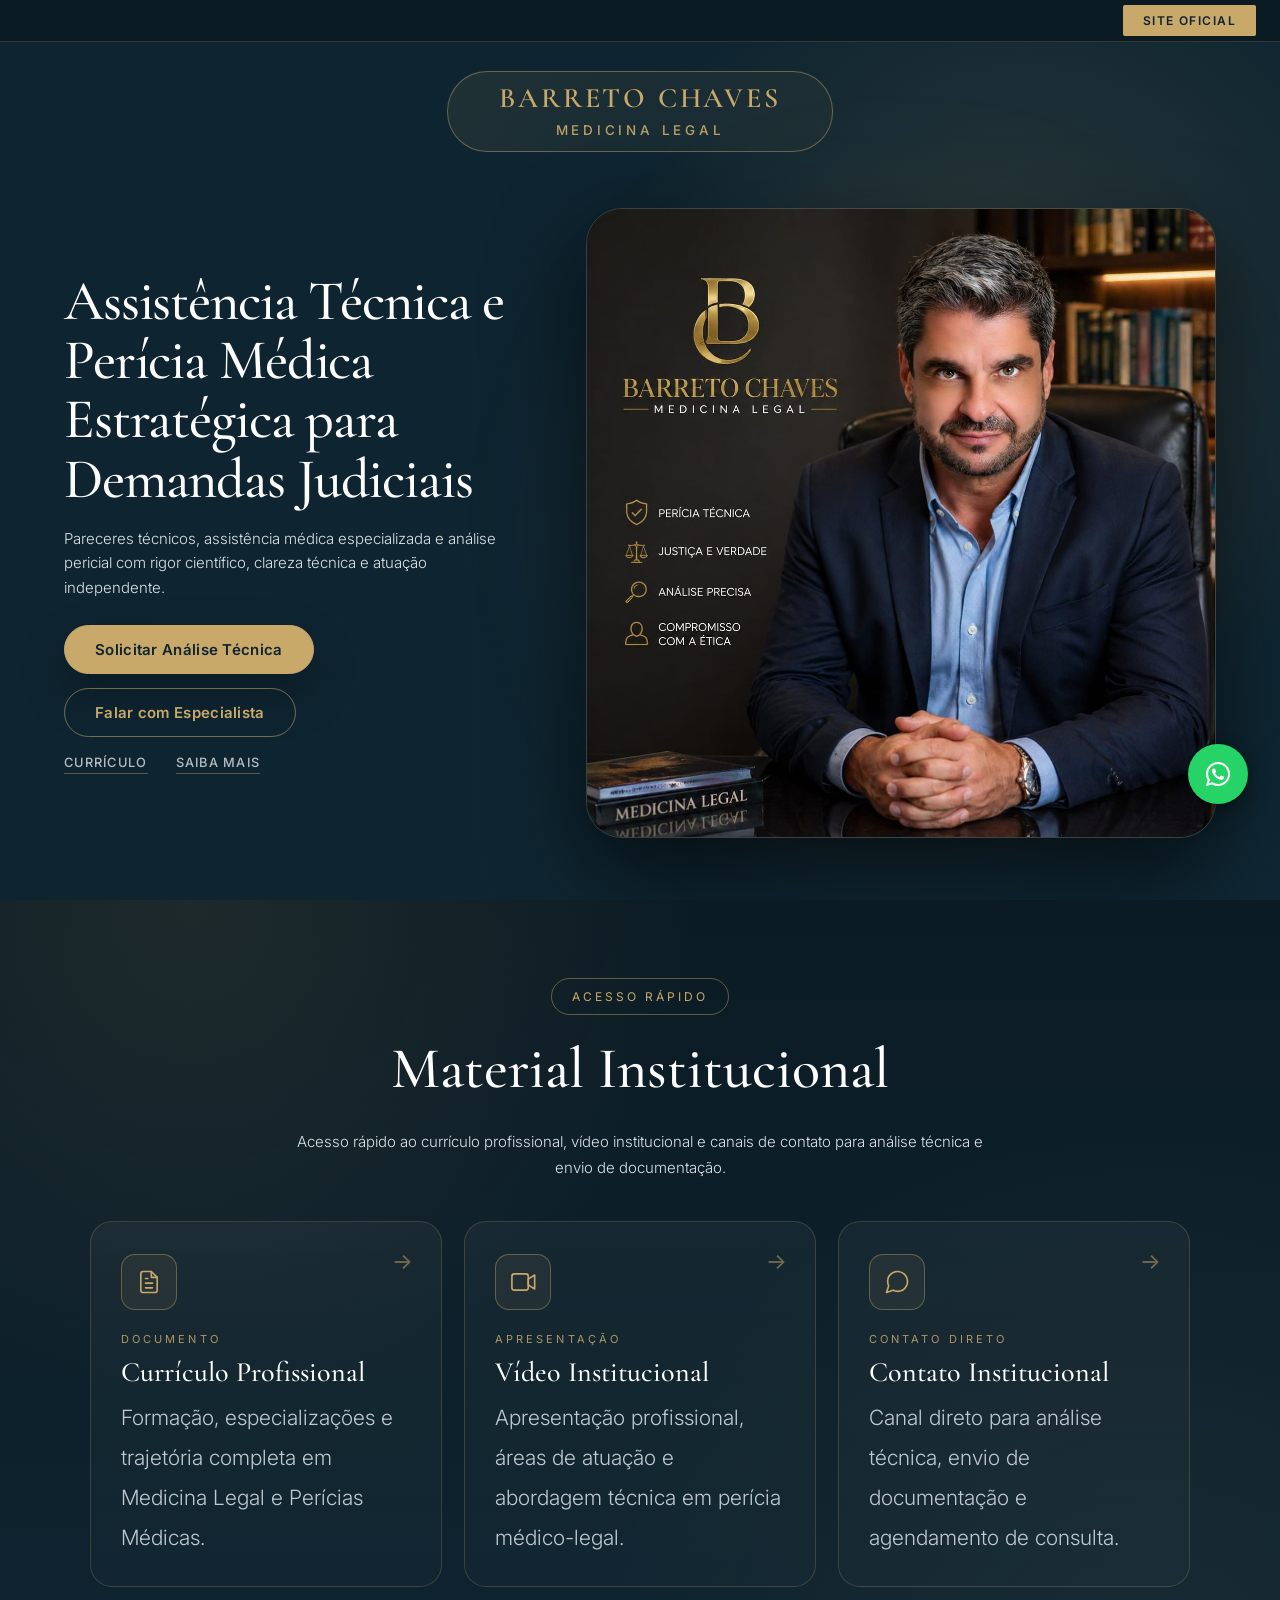
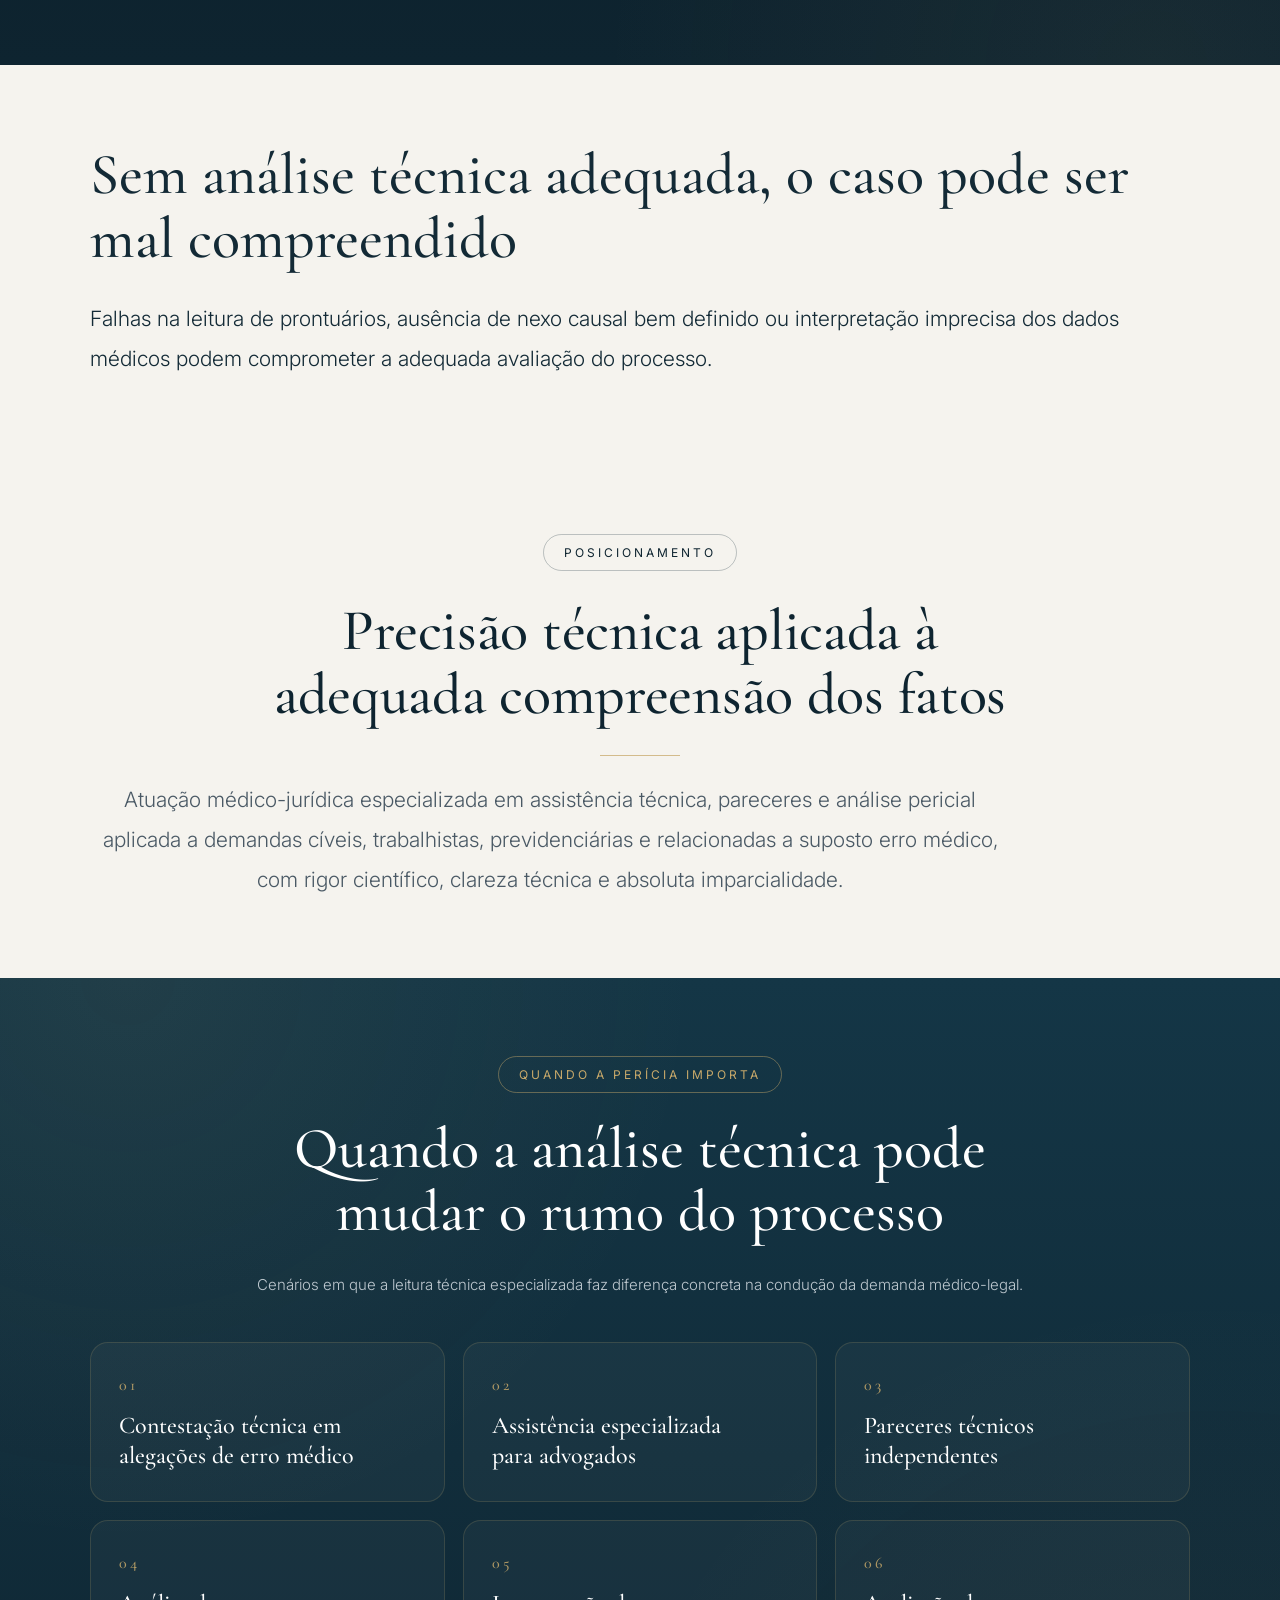
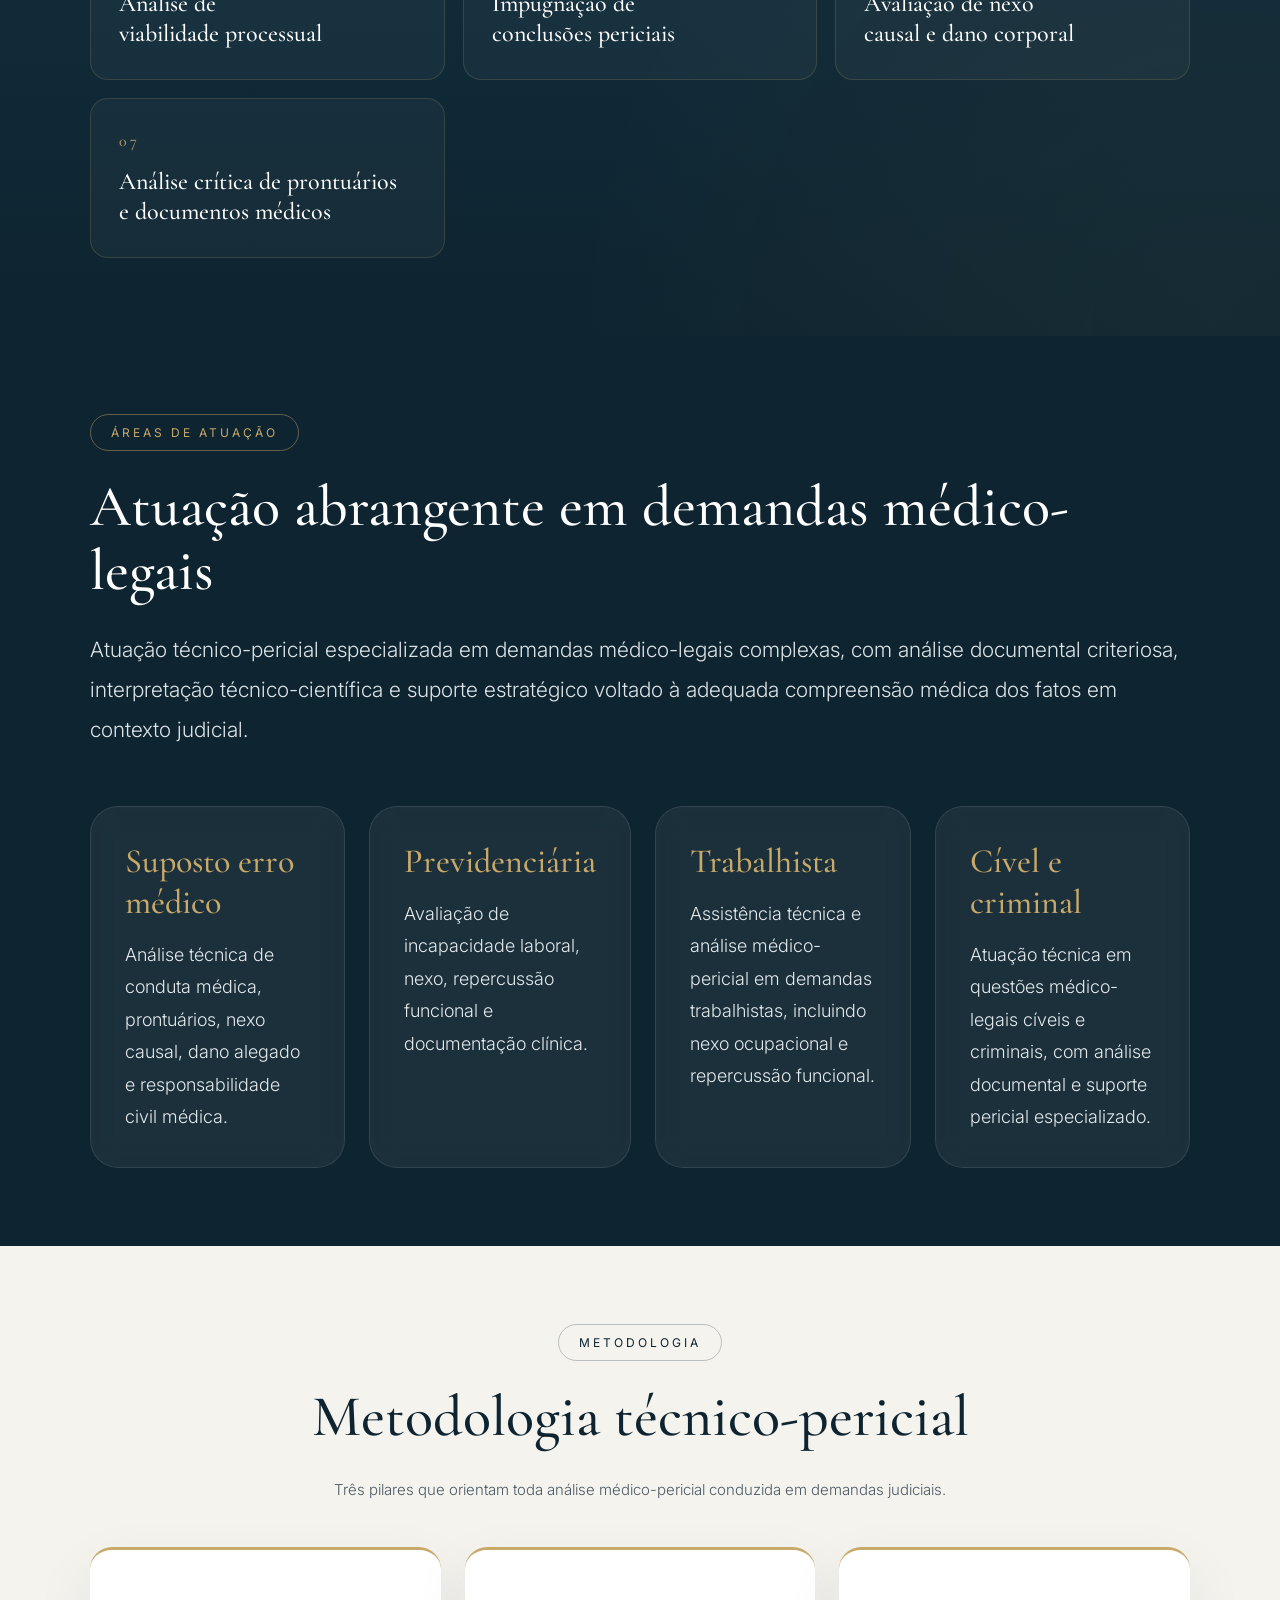
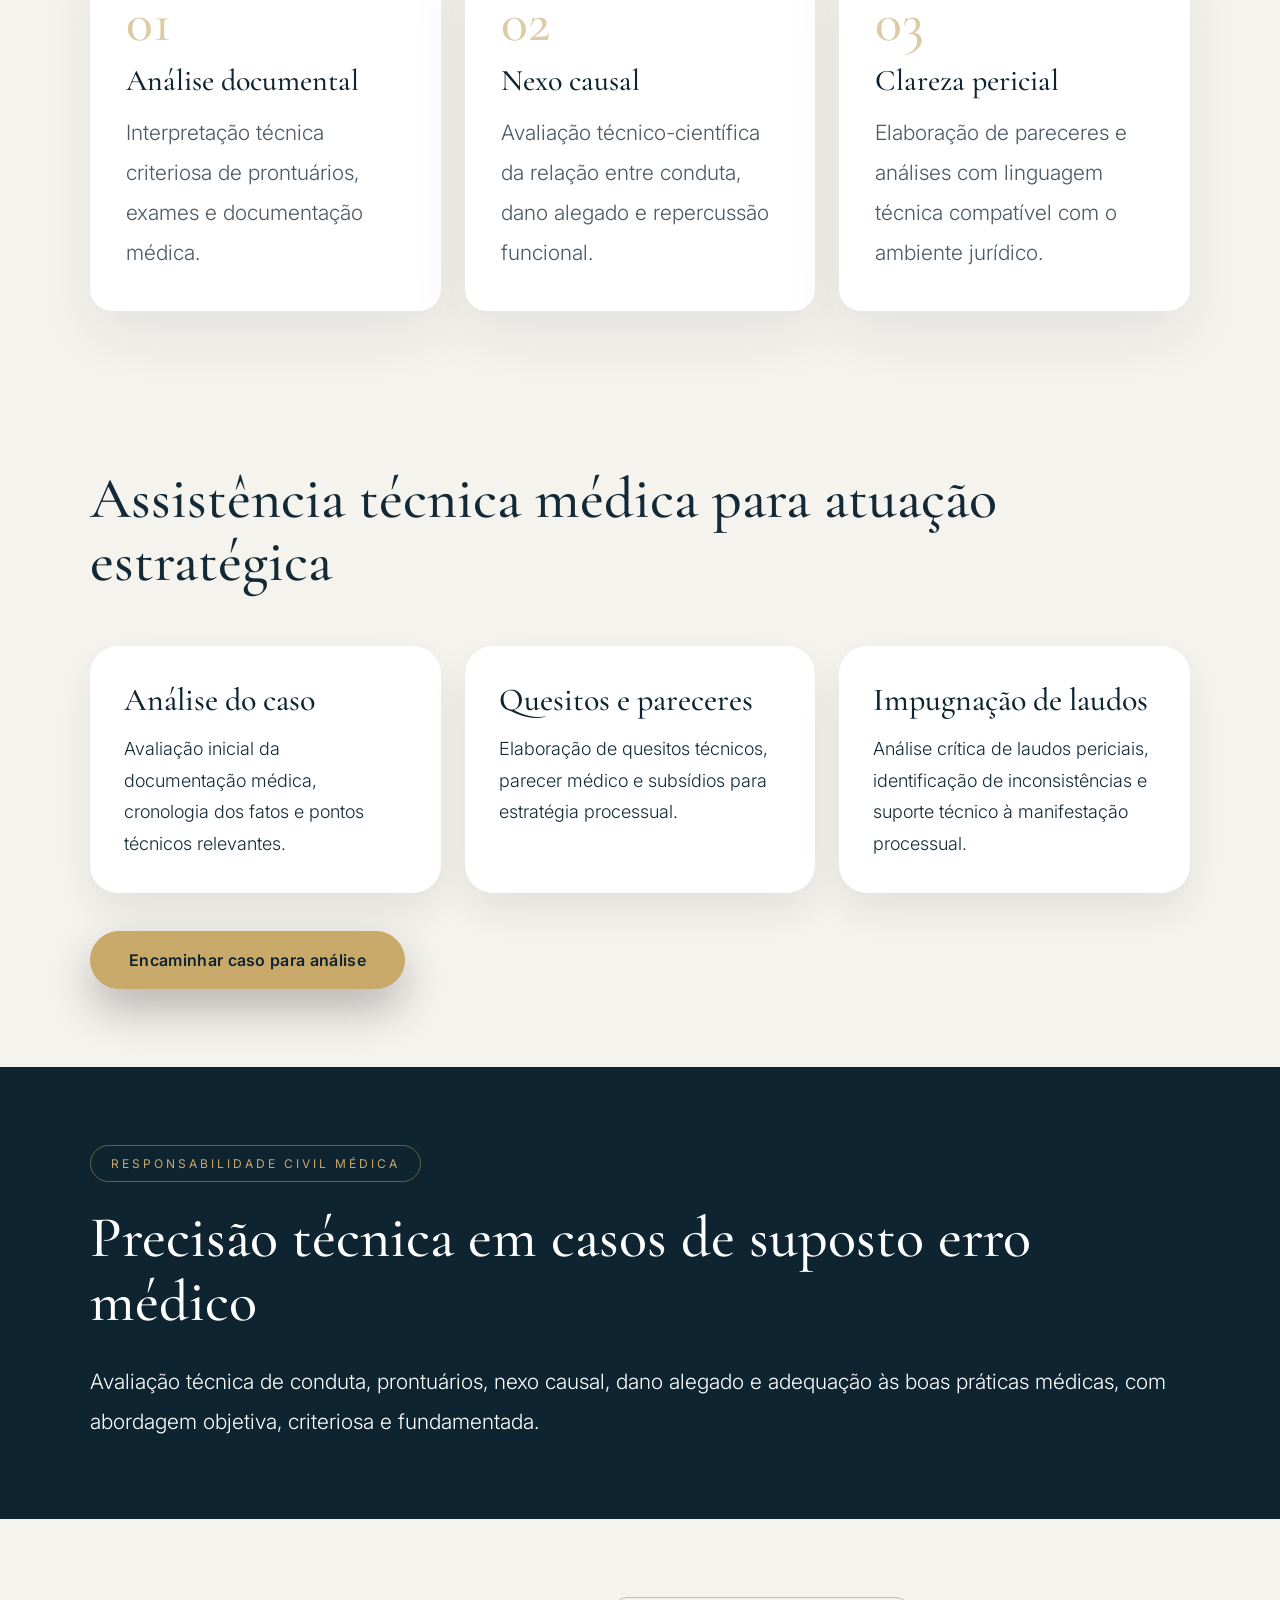
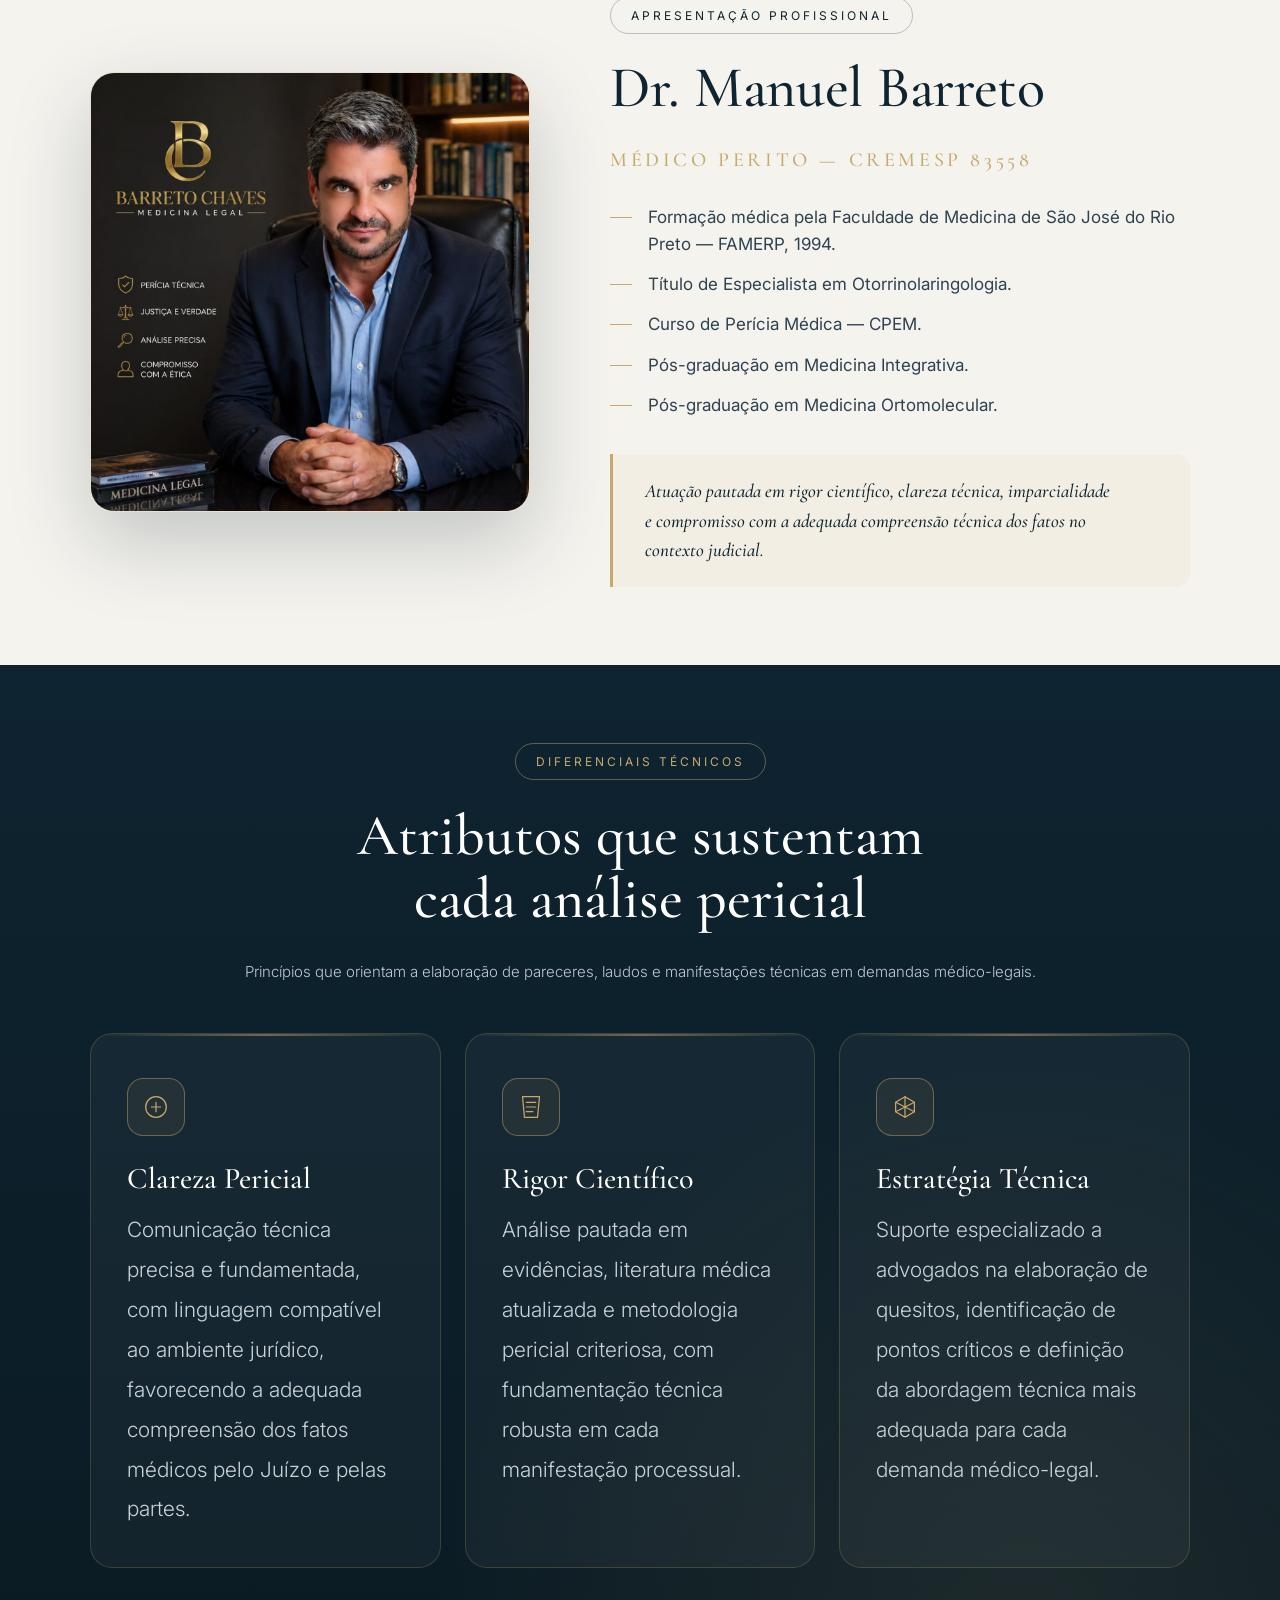
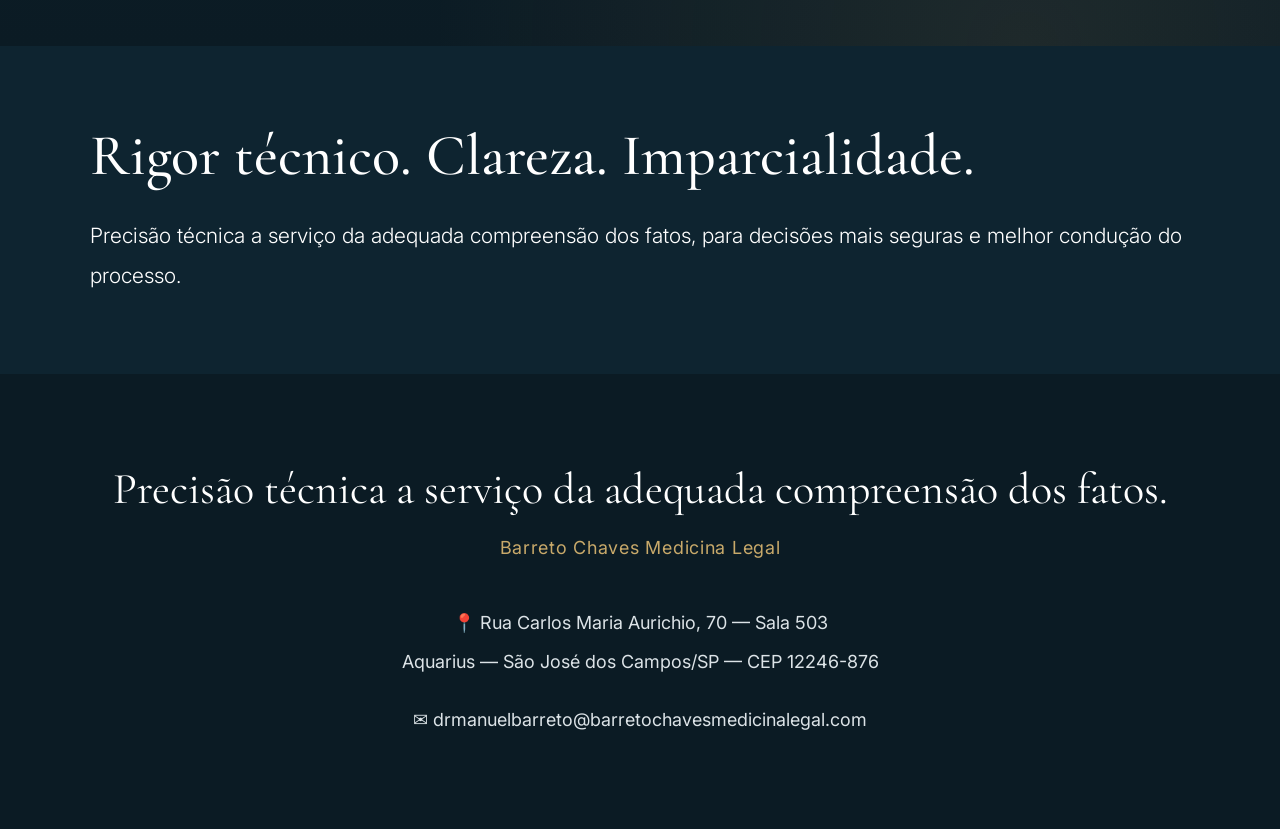
==== index.html @ 62cf48c1 "incorporando video e aplicacaoo SEO" ====
﻿<!DOCTYPE html>
<html lang="pt-br">
<head>
<meta charset="UTF-8">
<meta name="viewport" content="width=device-width, initial-scale=1.0">

<title>Barreto Chaves Medicina Legal | Perícia Médica e Assistência Técnica</title>

<meta name="description" content="Assistência Técnica e Perícia Médica especializada para demandas judiciais. Pareceres técnicos, análise pericial e suporte estratégico com rigor científico. Dr. Manuel Barreto — CREMESP 83558.">
<meta name="robots" content="index, follow">

<meta property="og:type" content="website">
<meta property="og:title" content="Barreto Chaves Medicina Legal | Perícia Médica e Assistência Técnica">
<meta property="og:description" content="Assistência Técnica e Perícia Médica especializada para demandas judiciais. Pareceres técnicos, análise pericial e suporte estratégico com rigor científico.">
<meta property="og:image" content="https://barretochavesmedicinalegal.com/imagens/foto-doutor.png">
<meta property="og:url" content="https://barretochavesmedicinalegal.com/">
<meta property="og:locale" content="pt_BR">

<link rel="canonical" href="https://barretochavesmedicinalegal.com/">

<meta name="twitter:card" content="summary_large_image">
<meta name="twitter:title" content="Barreto Chaves Medicina Legal | Perícia Médica e Assistência Técnica">
<meta name="twitter:description" content="Assistência Técnica e Perícia Médica especializada para demandas judiciais. Pareceres técnicos, análise pericial e suporte estratégico com rigor científico.">
<meta name="twitter:image" content="https://barretochavesmedicinalegal.com/imagens/foto-doutor.png">

<link rel="preconnect" href="https://fonts.googleapis.com">
<link href="https://fonts.googleapis.com/css2?family=Cormorant+Garamond:wght@400;500;600&family=Inter:wght@300;400;500;600&display=swap" rel="stylesheet">
<link rel="icon" type="image/png" href="imagens/favicon.png">
<link rel="stylesheet" href="css/index.css">

<script type="application/ld+json">
{
  "@context": "https://schema.org",
  "@graph": [
    {
      "@type": "Person",
      "@id": "https://barretochavesmedicinalegal.com/#person",
      "name": "Manuel Barreto Chaves",
      "honorificPrefix": "Dr.",
      "jobTitle": "Médico Perito e Assistente Técnico",
      "description": "Médico especialista em Medicina Legal e Perícia Médica, com atuação em assistência técnica e pareceres médico-legais para demandas judiciais.",
      "identifier": "CREMESP 83558",
      "alumniOf": {
        "@type": "EducationalOrganization",
        "name": "Faculdade de Medicina de São José do Rio Preto — FAMERP"
      },
      "image": "https://barretochavesmedicinalegal.com/imagens/foto-doutor.png",
      "url": "https://barretochavesmedicinalegal.com/",
      "sameAs": [
        "https://www.youtube.com/@barretochavesmedicinalegal"
      ],
      "worksFor": {
        "@id": "https://barretochavesmedicinalegal.com/#business"
      }
    },
    {
      "@type": "MedicalBusiness",
      "@id": "https://barretochavesmedicinalegal.com/#business",
      "name": "Barreto Chaves Medicina Legal",
      "description": "Assistência Técnica e Perícia Médica especializada para demandas judiciais — pareceres técnicos, análise pericial e suporte estratégico com rigor científico.",
      "url": "https://barretochavesmedicinalegal.com/",
      "logo": "https://barretochavesmedicinalegal.com/imagens/favicon.png",
      "image": "https://barretochavesmedicinalegal.com/imagens/foto-doutor.png",
      "telephone": "+55-12-99666-2041",
      "email": "drmanuelbarreto@barretochavesmedicinalegal.com",
      "address": {
        "@type": "PostalAddress",
        "streetAddress": "Rua Carlos Maria Aurichio, 70 — Sala 503",
        "addressLocality": "São José dos Campos",
        "addressRegion": "SP",
        "postalCode": "12246-876",
        "addressCountry": "BR"
      },
      "geo": {
        "@type": "GeoCoordinates",
        "latitude": -23.2237,
        "longitude": -45.9009
      },
      "areaServed": {
        "@type": "State",
        "name": "São Paulo"
      },
      "sameAs": [
        "https://www.youtube.com/@barretochavesmedicinalegal"
      ],
      "priceRange": "$$",
      "hasOfferCatalog": {
        "@type": "OfferCatalog",
        "name": "Serviços de Perícia Médica",
        "itemListElement": [
          { "@type": "Offer", "itemOffered": { "@type": "Service", "name": "Assistência Técnica Médica" } },
          { "@type": "Offer", "itemOffered": { "@type": "Service", "name": "Parecer Técnico Médico-Legal" } },
          { "@type": "Offer", "itemOffered": { "@type": "Service", "name": "Análise Pericial" } },
          { "@type": "Offer", "itemOffered": { "@type": "Service", "name": "Impugnação de Laudos Periciais" } },
          { "@type": "Offer", "itemOffered": { "@type": "Service", "name": "Avaliação de Nexo Causal" } }
        ]
      }
    }
    ,
    {
      "@type": "VideoObject",
      "name": "Barreto Chaves Medicina Legal | Apresentação Institucional",
      "description": "Apresentação institucional do Dr. Manuel Barreto Chaves — Médico Perito e Assistente Técnico em Medicina Legal. Atuação em assistência técnica, pareceres médico-legais e análise pericial para demandas judiciais. São José dos Campos/SP.",
      "thumbnailUrl": "https://i.ytimg.com/vi/l76UQY5f-8w/hqdefault.jpg",
      "uploadDate": "2026-05-20",
      "url": "https://www.youtube.com/shorts/l76UQY5f-8w",
      "embedUrl": "https://www.youtube.com/embed/l76UQY5f-8w",
      "publisher": {
        "@id": "https://barretochavesmedicinalegal.com/#business"
      }
    }
  ]
}
</script>

</head>

<body>

<div class="top-bar">
  <a href="index.html" class="btn-site-oficial">SITE OFICIAL</a>
</div>

<div class="mobile-topbar">
  <a href="mailto:drmanuelbarreto@barretochavesmedicinalegal.com" class="topbar-item">
    <span class="topbar-icon">✉</span>
    <span class="topbar-text">drmanuelbarreto@barretochavesmedicinalegal.com</span>
  </a>
</div>

<section class="hero">
  <div class="tag tag-hero">
    <span class="tag-nome">Barreto Chaves</span>
    <span class="tag-sub">Medicina Legal</span>
  </div>

  <div class="hero-text">
    <h1>Assistência Técnica e Perícia Médica Estratégica para Demandas Judiciais</h1>

    <p>
      Pareceres técnicos, assistência médica especializada e análise pericial com rigor científico, clareza técnica e atuação independente.
    </p>

    <div class="hero-ctas">
      <a class="btn btn-primary" href="https://wa.me/5512996662041">Solicitar Análise Técnica</a>
      <a class="btn btn-secondary" href="https://wa.me/5512996662041">Falar com Especialista</a>
    </div>

    <nav class="hero-nav">
      <a href="curriculo.html">Currículo</a>
      <a href="link_acesso.html">Saiba mais</a>
    </nav>
  </div>

  <div class="photo-wrap">
    <div class="glow"></div>
    <div class="photo">
      <img src="imagens/foto-doutor.png" alt="Dr. Manuel Barreto Chaves">
    </div>
  </div>
</section>

<!-- ===================== MATERIAL INSTITUCIONAL ===================== -->
<section class="section material-inst">
  <div class="mi-head">
    <div class="tag">Acesso Rápido</div>
    <h2>Material Institucional</h2>
    <p class="mi-intro">
      Acesso rápido ao currículo profissional, vídeo institucional e canais de contato para análise técnica e envio de documentação.
    </p>
  </div>

  <div class="mi-cards">
    <a class="mi-card" href="curriculo.html">
      <div class="mi-icon" aria-hidden="true">
        <svg viewBox="0 0 24 24" fill="none" stroke="currentColor" stroke-width="1.4" stroke-linecap="round" stroke-linejoin="round">
          <path d="M14 3H7a2 2 0 0 0-2 2v14a2 2 0 0 0 2 2h10a2 2 0 0 0 2-2V8z"/>
          <path d="M14 3v5h5"/>
          <path d="M9 13h6M9 17h6M9 9h2"/>
        </svg>
      </div>
      <div class="mi-body">
        <div class="mi-eyebrow">Documento</div>
        <h3>Currículo Profissional</h3>
        <p>Formação, especializações e trajetória completa em Medicina Legal e Perícias Médicas.</p>
      </div>
      <span class="mi-arrow" aria-hidden="true">→</span>
    </a>

    <a class="mi-card" href="link_acesso.html">
      <div class="mi-icon" aria-hidden="true">
        <svg viewBox="0 0 24 24" fill="none" stroke="currentColor" stroke-width="1.4" stroke-linecap="round" stroke-linejoin="round">
          <rect x="2.5" y="5" width="14" height="14" rx="2"/>
          <path d="M16.5 9.5 22 6v12l-5.5-3.5z"/>
        </svg>
      </div>
      <div class="mi-body">
        <div class="mi-eyebrow">Apresentação</div>
        <h3>Vídeo Institucional</h3>
        <p>Apresentação profissional, áreas de atuação e abordagem técnica em perícia médico-legal.</p>
      </div>
      <span class="mi-arrow" aria-hidden="true">→</span>
    </a>

    <a class="mi-card" href="https://wa.me/5512996662041">
      <div class="mi-icon" aria-hidden="true">
        <svg viewBox="0 0 24 24" fill="none" stroke="currentColor" stroke-width="1.4" stroke-linecap="round" stroke-linejoin="round">
          <path d="M21 11.5a8.38 8.38 0 0 1-.9 3.8 8.5 8.5 0 0 1-7.6 4.7 8.38 8.38 0 0 1-3.8-.9L3 21l1.9-5.7a8.38 8.38 0 0 1-.9-3.8 8.5 8.5 0 0 1 4.7-7.6 8.38 8.38 0 0 1 3.8-.9h.5a8.48 8.48 0 0 1 8 8z"/>
        </svg>
      </div>
      <div class="mi-body">
        <div class="mi-eyebrow">Contato Direto</div>
        <h3>Contato Institucional</h3>
        <p>Canal direto para análise técnica, envio de documentação e agendamento de consulta.</p>
      </div>
      <span class="mi-arrow" aria-hidden="true">→</span>
    </a>
  </div>
</section>

<section class="section light">
  <div class="max">
    <h2>Sem análise técnica adequada, o caso pode ser mal compreendido</h2>
    <p>
      Falhas na leitura de prontuários, ausência de nexo causal bem definido ou interpretação imprecisa dos dados médicos podem comprometer a adequada avaliação do processo.
    </p>
  </div>
</section>

<!-- ===================== POSICIONAMENTO ESTRATÉGICO ===================== -->
<section class="section positioning">
  <div class="pos-inner">
    <div class="tag">Posicionamento</div>
    <h2>Precisão técnica aplicada à adequada compreensão dos fatos</h2>
    <div class="pos-divider" aria-hidden="true"></div>
    <p class="pos-text">
      Atuação médico-jurídica especializada em assistência técnica, pareceres e análise pericial aplicada a demandas cíveis, trabalhistas, previdenciárias e relacionadas a suposto erro médico, com rigor científico, clareza técnica e absoluta imparcialidade.
    </p>
  </div>
</section>

<!-- ===================== DOR DO CLIENTE ===================== -->
<section class="section pain">
  <div class="pain-head">
    <div class="tag">Quando a Perícia Importa</div>
    <h2>Quando a análise técnica pode mudar o rumo do processo</h2>
    <p class="section-intro">
      Cenários em que a leitura técnica especializada faz diferença concreta na condução da demanda médico-legal.
    </p>
  </div>

  <div class="pain-grid">
    <div class="pain-card">
      <span class="pain-num">01</span>
      <h3>Contestação técnica em alegações de erro médico</h3>
    </div>
    <div class="pain-card">
      <span class="pain-num">02</span>
      <h3>Assistência especializada para advogados</h3>
    </div>
    <div class="pain-card">
      <span class="pain-num">03</span>
      <h3>Pareceres técnicos independentes</h3>
    </div>
    <div class="pain-card">
      <span class="pain-num">04</span>
      <h3>Análise de viabilidade processual</h3>
    </div>
    <div class="pain-card">
      <span class="pain-num">05</span>
      <h3>Impugnação de conclusões periciais</h3>
    </div>
    <div class="pain-card">
      <span class="pain-num">06</span>
      <h3>Avaliação de nexo causal e dano corporal</h3>
    </div>
    <div class="pain-card">
      <span class="pain-num">07</span>
      <h3>Análise crítica de prontuários e documentos médicos</h3>
    </div>
  </div>
</section>

<section class="section dark">
  <div class="tag">Áreas de Atuação</div>

  <h2>Atuação abrangente em demandas médico-legais</h2>

  <div class="intro-tech">
    Atuação técnico-pericial especializada em demandas médico-legais complexas, com análise documental criteriosa, interpretação técnico-científica e suporte estratégico voltado à adequada compreensão médica dos fatos em contexto judicial.
  </div>

  <div class="cards">
    <div class="card">
      <h3>Suposto erro médico</h3>
      <p>Análise técnica de conduta médica, prontuários, nexo causal, dano alegado e responsabilidade civil médica.</p>
    </div>

    <div class="card">
      <h3>Previdenciária</h3>
      <p>Avaliação de incapacidade laboral, nexo, repercussão funcional e documentação clínica.</p>
    </div>

    <div class="card">
      <h3>Trabalhista</h3>
      <p>Assistência técnica e análise médico-pericial em demandas trabalhistas, incluindo nexo ocupacional e repercussão funcional.</p>
    </div>

    <div class="card">
      <h3>Cível e criminal</h3>
      <p>Atuação técnica em questões médico-legais cíveis e criminais, com análise documental e suporte pericial especializado.</p>
    </div>
  </div>
</section>

<!-- ===================== METODOLOGIA TÉCNICO-PERICIAL ===================== -->
<section class="section method">
  <div class="method-head">
    <div class="tag">Metodologia</div>
    <h2>Metodologia técnico-pericial</h2>
    <p class="section-intro">
      Três pilares que orientam toda análise médico-pericial conduzida em demandas judiciais.
    </p>
  </div>

  <div class="method-grid">
    <article class="method-card">
      <div class="method-num">01</div>
      <h3>Análise documental</h3>
      <p>Interpretação técnica criteriosa de prontuários, exames e documentação médica.</p>
    </article>

    <article class="method-card">
      <div class="method-num">02</div>
      <h3>Nexo causal</h3>
      <p>Avaliação técnico-científica da relação entre conduta, dano alegado e repercussão funcional.</p>
    </article>

    <article class="method-card">
      <div class="method-num">03</div>
      <h3>Clareza pericial</h3>
      <p>Elaboração de pareceres e análises com linguagem técnica compatível com o ambiente jurídico.</p>
    </article>
  </div>
</section>

<section class="section light">
  <h2>Assistência técnica médica para atuação estratégica</h2>

  <div class="service-grid">
    <div class="service">
      <h3>Análise do caso</h3>
      <p>Avaliação inicial da documentação médica, cronologia dos fatos e pontos técnicos relevantes.</p>
    </div>

    <div class="service">
      <h3>Quesitos e pareceres</h3>
      <p>Elaboração de quesitos técnicos, parecer médico e subsídios para estratégia processual.</p>
    </div>

    <div class="service">
      <h3>Impugnação de laudos</h3>
      <p>Análise crítica de laudos periciais, identificação de inconsistências e suporte técnico à manifestação processual.</p>
    </div>
  </div>

  <a class="btn" href="https://wa.me/5512996662041">Encaminhar caso para análise</a>
</section>

<section class="section dark">
  <div class="tag">Responsabilidade Civil Médica</div>
  <h2>Precisão técnica em casos de suposto erro médico</h2>
  <p class="max">
    Avaliação técnica de conduta, prontuários, nexo causal, dano alegado e adequação às boas práticas médicas, com abordagem objetiva, criteriosa e fundamentada.
  </p>
</section>

<section class="section light authority-section">
  <div class="authority">
    <div class="photo">
      <img src="imagens/foto-doutor.png" alt="Dr. Manuel Barreto">
    </div>

    <div class="authority-content">
      <div class="tag">Apresentação Profissional</div>

      <h2>Dr. Manuel Barreto</h2>

      <div class="authority-crm">Médico Perito — CREMESP 83558</div>

      <ul class="credentials">
        <li><span class="cred-mark" aria-hidden="true"></span><span>Formação médica pela Faculdade de Medicina de São José do Rio Preto — FAMERP, 1994.</span></li>
        <li><span class="cred-mark" aria-hidden="true"></span><span>Título de Especialista em Otorrinolaringologia.</span></li>
        <li><span class="cred-mark" aria-hidden="true"></span><span>Curso de Perícia Médica — CPEM.</span></li>
        <li><span class="cred-mark" aria-hidden="true"></span><span>Pós-graduação em Medicina Integrativa.</span></li>
        <li><span class="cred-mark" aria-hidden="true"></span><span>Pós-graduação em Medicina Ortomolecular.</span></li>
      </ul>

      <blockquote class="authority-quote">
        Atuação pautada em rigor científico, clareza técnica, imparcialidade e compromisso com a adequada compreensão técnica dos fatos no contexto judicial.
      </blockquote>
    </div>
  </div>
</section>

<!-- ===================== DIFERENCIAIS TÉCNICOS ===================== -->
<section class="section differentials">
  <div class="diff-head">
    <div class="tag">Diferenciais Técnicos</div>
    <h2>Atributos que sustentam cada análise pericial</h2>
    <p class="section-intro">
      Princípios que orientam a elaboração de pareceres, laudos e manifestações técnicas em demandas médico-legais.
    </p>
  </div>

  <div class="diff-grid">
    <article class="diff-card">
      <div class="diff-icon" aria-hidden="true">
        <svg viewBox="0 0 32 32" fill="none" stroke="currentColor" stroke-width="1.3" stroke-linecap="round" stroke-linejoin="round">
          <circle cx="16" cy="16" r="11"/>
          <path d="M11 16h10M16 11v10"/>
        </svg>
      </div>
      <h3>Clareza Pericial</h3>
      <p>Comunicação técnica precisa e fundamentada, com linguagem compatível ao ambiente jurídico, favorecendo a adequada compreensão dos fatos médicos pelo Juízo e pelas partes.</p>
    </article>

    <article class="diff-card">
      <div class="diff-icon" aria-hidden="true">
        <svg viewBox="0 0 32 32" fill="none" stroke="currentColor" stroke-width="1.3" stroke-linecap="round" stroke-linejoin="round">
          <path d="M7 5h18l-2 22H9z"/>
          <path d="M11 11h10M11 16h10M11 21h7"/>
        </svg>
      </div>
      <h3>Rigor Científico</h3>
      <p>Análise pautada em evidências, literatura médica atualizada e metodologia pericial criteriosa, com fundamentação técnica robusta em cada manifestação processual.</p>
    </article>

    <article class="diff-card">
      <div class="diff-icon" aria-hidden="true">
        <svg viewBox="0 0 32 32" fill="none" stroke="currentColor" stroke-width="1.3" stroke-linecap="round" stroke-linejoin="round">
          <path d="M16 5 26 11v10L16 27 6 21V11z"/>
          <path d="M16 5v22M6 11l20 10M26 11 6 21"/>
        </svg>
      </div>
      <h3>Estratégia Técnica</h3>
      <p>Suporte especializado a advogados na elaboração de quesitos, identificação de pontos críticos e definição da abordagem técnica mais adequada para cada demanda médico-legal.</p>
    </article>
  </div>
</section>

<section class="section dark">
  <h2>Rigor técnico. Clareza. Imparcialidade.</h2>
  <p class="max">
    Precisão técnica a serviço da adequada compreensão dos fatos, para decisões mais seguras e melhor condução do processo.
  </p>
</section>

<footer class="footer">
  <div class="footer-title">
    Precisão técnica a serviço da adequada compreensão dos fatos.
  </div>

  <div class="footer-sub">
    Barreto Chaves Medicina Legal
  </div>

  <div class="contact-block">
    <div>
      📍 Rua Carlos Maria Aurichio, 70 — Sala 503<br>
      Aquarius — São José dos Campos/SP — CEP 12246-876
    </div>

    <div style="margin-top:18px;">
      ✉ drmanuelbarreto@barretochavesmedicinalegal.com
    </div>

  </div>
</footer>


<button class="back-to-top" id="backToTop" aria-label="Voltar ao topo" onclick="window.scrollTo({top:0,behavior:'smooth'})">&#8679;</button>

<a class="whats-float" href="https://wa.me/5512996662041" target="_blank" rel="noopener" aria-label="Falar no WhatsApp">
  <span class="whats-pulse" aria-hidden="true"></span>
  <svg class="whats-icon" viewBox="0 0 32 32" xmlns="http://www.w3.org/2000/svg" aria-hidden="true">
    <path fill="#fff" d="M16.04 4C9.42 4 4.04 9.38 4.04 16c0 2.11.55 4.17 1.6 5.99L4 28l6.18-1.62a11.96 11.96 0 0 0 5.86 1.5h.01c6.62 0 12-5.38 12-12s-5.38-12-12-12zm0 21.95h-.01a9.93 9.93 0 0 1-5.07-1.39l-.36-.21-3.67.96.98-3.58-.24-.37a9.95 9.95 0 0 1-1.53-5.32c0-5.5 4.48-9.97 9.99-9.97a9.94 9.94 0 0 1 7.07 2.92 9.93 9.93 0 0 1 2.92 7.06c0 5.5-4.48 9.9-9.99 9.9zm5.47-7.46c-.3-.15-1.77-.87-2.05-.97-.27-.1-.47-.15-.67.15-.2.3-.77.97-.94 1.17-.17.2-.35.22-.65.07-.3-.15-1.27-.47-2.41-1.49-.89-.79-1.49-1.77-1.66-2.07-.17-.3-.02-.46.13-.61.13-.13.3-.35.45-.52.15-.17.2-.3.3-.5.1-.2.05-.37-.02-.52-.07-.15-.67-1.62-.92-2.21-.24-.58-.49-.5-.67-.51-.17-.01-.37-.01-.57-.01-.2 0-.52.07-.79.37-.27.3-1.04 1.02-1.04 2.49 0 1.47 1.07 2.89 1.22 3.09.15.2 2.11 3.22 5.11 4.51.71.31 1.27.49 1.71.63.72.23 1.37.2 1.88.12.57-.08 1.77-.72 2.02-1.41.25-.7.25-1.29.17-1.41-.07-.13-.27-.2-.57-.35z"/>
  </svg>
</a>

<script src="js/index.js"></script>

</body>
</html>
---- css/index.css ----
:root {
  --petrol:#0E2430;
  --petrol2:#143646;
  --deep:#0B1B24;
  --gold:#C8A96A;
  --ice:#F5F3EE;
  --text:#132A36;
  --topbar-h:42px;
}

* { box-sizing:border-box; }

html, body { overflow-x:hidden; }

body {
  margin:0;
  background:var(--petrol);
  font-family:'Inter', sans-serif;
  color:white;
}

h1,h2,h3 {
  font-family:'Cormorant Garamond', serif;
  font-weight:500;
}

.hero {
  min-height: calc(100svh - var(--topbar-h));
  height: calc(100svh - var(--topbar-h));
  display:grid;
  grid-template-columns:1.05fr 0.95fr;
  grid-template-rows: auto 1fr;
  align-items:center;
  column-gap: clamp(32px, 5vw, 70px);
  row-gap: clamp(16px, 2.6vh, 36px);
  padding: clamp(20px, 3.2vh, 48px) clamp(28px, 5vw, 90px);
  background:
    radial-gradient(circle at 80% 30%, rgba(200,169,106,0.14), transparent 34%),
    linear-gradient(to right, rgba(14,36,48,0.99), rgba(14,36,48,0.82)),
    linear-gradient(to bottom, var(--petrol), var(--petrol2));
  overflow: hidden;
}

.hero-text {
  align-self: center;
  min-width: 0;
}

.tag {
  display:inline-block;
  padding:10px 20px;
  border:1px solid rgba(200,169,106,0.45);
  border-radius:40px;
  color:var(--gold);
  letter-spacing:0.25em;
  font-size:12px;
  text-transform:uppercase;
  margin-bottom:40px;
}

.section .tag { margin-bottom:24px; }

.hero h1 {
  font-size: clamp(34px, 4.4vw, 64px);
  line-height:1.05;
  margin:0 0 18px;
  letter-spacing:-0.02em;
}

.hero p {
  font-size: clamp(15px, 1.15vw, 19px);
  line-height:1.65;
  font-weight:300;
  color:#DCE3E7;
  max-width:620px;
  margin:0;
}

.btn {
  display:inline-block;
  margin-top:24px;
  padding:14px 30px;
  background:var(--gold);
  color:var(--petrol);
  text-decoration:none;
  border-radius:50px;
  font-weight:600;
  box-shadow:0 20px 45px rgba(0,0,0,0.26);
  font-size: 15px;
  letter-spacing: 0.02em;
  border: 1px solid var(--gold);
  transition: background .2s, color .2s, transform .2s;
}

.btn-secondary {
  background: transparent;
  color: var(--gold);
  border: 1px solid rgba(200,169,106,0.55);
  box-shadow: none;
}

.btn-secondary:hover {
  background: rgba(200,169,106,0.12);
  border-color: var(--gold);
}

.btn-primary:hover {
  background: #d8bb7a;
  transform: translateY(-1px);
}

.hero-ctas {
  display: flex;
  flex-wrap: wrap;
  gap: 14px;
  margin-top: 24px;
}

.hero-ctas .btn { margin-top: 0; }

.section .btn { margin-top:38px; padding:18px 38px; font-size:16px; }

/* ===================== MATERIAL INSTITUCIONAL ===================== */
.material-inst {
  background:
    radial-gradient(circle at 15% 0%, rgba(200,169,106,0.10), transparent 38%),
    radial-gradient(circle at 90% 100%, rgba(200,169,106,0.06), transparent 40%),
    linear-gradient(to bottom, var(--deep), var(--petrol));
  color: white;
  padding: 64px 90px;
  text-align: center;
}

.mi-head { max-width: 820px; margin: 0 auto; }

.material-inst .tag { margin-bottom: 22px; }

.material-inst h2 {
  font-size: clamp(34px, 3.6vw, 52px);
  line-height: 1.1;
  margin: 0 0 18px;
  color: white;
}

.material-inst .mi-intro {
  font-size: clamp(15px, 1.15vw, 19px);
  line-height: 1.75;
  font-weight: 300;
  color: #DCE3E7;
  margin: 0 auto;
  max-width: 720px;
}

.mi-cards {
  display: grid;
  grid-template-columns: repeat(3, 1fr);
  gap: 22px;
  margin-top: 40px;
  text-align: left;
  max-width: 1280px;
  margin-left: auto;
  margin-right: auto;
}

.mi-card {
  position: relative;
  display: flex;
  flex-direction: column;
  gap: 22px;
  padding: 32px 30px 28px;
  background: linear-gradient(180deg, rgba(255,255,255,0.04), rgba(255,255,255,0.015));
  border: 1px solid rgba(200,169,106,0.22);
  border-radius: 22px;
  text-decoration: none;
  color: white;
  overflow: hidden;
  transition: transform .25s ease, border-color .25s ease, background .25s ease;
}

.mi-card::before {
  content: "";
  position: absolute;
  inset: 0;
  background: radial-gradient(circle at 80% 0%, rgba(200,169,106,0.10), transparent 55%);
  opacity: 0;
  transition: opacity .25s ease;
  pointer-events: none;
}

.mi-card:hover {
  transform: translateY(-4px);
  border-color: rgba(200,169,106,0.55);
  background: linear-gradient(180deg, rgba(255,255,255,0.06), rgba(200,169,106,0.04));
}

.mi-card:hover::before { opacity: 1; }

.mi-icon {
  width: 56px;
  height: 56px;
  border-radius: 14px;
  border: 1px solid rgba(200,169,106,0.4);
  background: rgba(200,169,106,0.08);
  color: var(--gold);
  display: flex;
  align-items: center;
  justify-content: center;
  flex-shrink: 0;
}

.mi-icon svg { width: 28px; height: 28px; display: block; }

.mi-body { flex: 1; min-width: 0; }

.mi-eyebrow {
  font-size: 11px;
  letter-spacing: 0.28em;
  text-transform: uppercase;
  color: var(--gold);
  margin-bottom: 10px;
  opacity: 0.85;
}

.mi-card h3 {
  font-family: 'Cormorant Garamond', serif;
  font-size: 28px;
  font-weight: 500;
  margin: 0 0 10px;
  color: white;
  line-height: 1.15;
}

.mi-card p {
  font-size: 15px;
  line-height: 1.65;
  color: #BFC9D0;
  font-weight: 300;
  margin: 0;
}

.mi-arrow {
  position: absolute;
  top: 28px;
  right: 28px;
  color: var(--gold);
  font-size: 22px;
  line-height: 1;
  opacity: 0.55;
  transition: transform .25s ease, opacity .25s ease;
}

.mi-card:hover .mi-arrow {
  opacity: 1;
  transform: translateX(4px);
}

@media (max-width: 1100px) {
  .material-inst {
    padding: 64px 24px;
  }
  .mi-cards {
    grid-template-columns: 1fr;
    gap: 14px;
    margin-top: 36px;
  }
  .mi-card {
    flex-direction: row;
    align-items: center;
    gap: 18px;
    padding: 20px 56px 20px 20px;
    border-radius: 16px;
  }
  .mi-icon { width: 48px; height: 48px; border-radius: 12px; }
  .mi-icon svg { width: 24px; height: 24px; }
  .mi-card h3 { font-size: 22px; margin: 0 0 4px; }
  .mi-card p { font-size: 14px; line-height: 1.55; }
  .mi-eyebrow { font-size: 10px; margin-bottom: 6px; letter-spacing: 0.22em; }
  .mi-arrow { top: 50%; right: 20px; transform: translateY(-50%); }
  .mi-card:hover .mi-arrow { transform: translate(4px, -50%); }
}

@media (max-width: 480px) {
  .material-inst { padding: 48px 18px; }
  .material-inst h2 { font-size: 28px; }
}

/* ===================== POSICIONAMENTO ESTRATÉGICO ===================== */
.positioning {
  background: var(--ice);
  color: var(--text);
  padding: 72px 90px;
  text-align: center;
}

.pos-inner {
  max-width: 1080px;
  margin: 0 auto;
}

.positioning .tag {
  border-color: rgba(14,36,48,0.25);
  color: var(--petrol);
  margin-bottom: 28px;
}

.positioning h2 {
  font-size: clamp(36px, 4vw, 60px);
  line-height: 1.12;
  margin: 0;
  color: var(--petrol);
  letter-spacing: -0.005em;
  text-wrap: balance;
}

.pos-divider {
  width: 80px;
  height: 1px;
  background: var(--gold);
  margin: 24px auto;
  opacity: 0.75;
}

.pos-text {
  font-size: clamp(17px, 1.3vw, 22px);
  line-height: 1.85;
  font-weight: 300;
  color: #4a5965;
  max-width: 900px;
  margin: 0 auto;
  text-wrap: pretty;
}

@media (max-width: 1100px) {
  .positioning { padding: 72px 24px; }
  .pos-divider { margin: 26px auto; }
}

@media (max-width: 480px) {
  .positioning h2 { font-size: 28px; }
  .pos-text { font-size: 16px; line-height: 1.7; }
}

/* ===================== DOR DO CLIENTE ===================== */
.pain {
  background:
    radial-gradient(circle at 10% 0%, rgba(200,169,106,0.07), transparent 38%),
    radial-gradient(circle at 95% 100%, rgba(200,169,106,0.05), transparent 42%),
    linear-gradient(to bottom, var(--petrol2), var(--petrol));
  color: white;
  padding: 80px 90px;
}

.pain-head {
  text-align: center;
  max-width: 900px;
  margin: 0 auto;
}

.pain-head h2 {
  font-size: clamp(32px, 3.6vw, 52px);
  line-height: 1.12;
  margin: 0 0 18px;
  text-wrap: balance;
}

.pain .section-intro {
  color: #BFC9D0;
  margin: 0 auto;
  text-align: center;
  font-size: clamp(15px, 1.05vw, 18px);
  line-height: 1.7;
}

.pain-grid {
  display: grid;
  grid-template-columns: repeat(3, 1fr);
  gap: 18px;
  margin-top: 44px;
  max-width: 1280px;
  margin-left: auto;
  margin-right: auto;
}

.pain-card {
  position: relative;
  padding: 32px 28px 30px;
  background: rgba(255,255,255,0.035);
  border: 1px solid rgba(200,169,106,0.18);
  border-radius: 18px;
  transition: border-color .25s ease, background .25s ease, transform .25s ease;
  overflow: hidden;
}

.pain-card::after {
  content: "";
  position: absolute;
  top: 0;
  left: 0;
  width: 3px;
  height: 0;
  background: var(--gold);
  transition: height .35s ease;
}

.pain-card:hover {
  border-color: rgba(200,169,106,0.5);
  background: rgba(200,169,106,0.05);
  transform: translateY(-3px);
}

.pain-card:hover::after { height: 100%; }

.pain-num {
  display: block;
  font-family: 'Cormorant Garamond', serif;
  font-size: 16px;
  letter-spacing: 0.18em;
  color: var(--gold);
  font-weight: 500;
  opacity: 0.85;
  margin-bottom: 16px;
}

.pain-card h3 {
  font-family: 'Cormorant Garamond', serif;
  font-size: 24px;
  line-height: 1.25;
  font-weight: 500;
  color: white;
  margin: 0;
  text-wrap: balance;
}

@media (max-width: 1100px) {
  .pain { padding: 72px 24px; }
  .pain-grid {
    grid-template-columns: 1fr;
    gap: 12px;
    margin-top: 40px;
  }
  .pain-card { padding: 22px 22px; }
  .pain-card h3 { font-size: 20px; }
  .pain-num { font-size: 13px; margin-bottom: 10px; }
}

/* ===================== METODOLOGIA ===================== */
.method {
  background: var(--ice);
  color: var(--text);
  padding: 80px 90px;
}

.method-head {
  text-align: center;
  max-width: 900px;
  margin: 0 auto;
}

.method-head .tag {
  border-color: rgba(14,36,48,0.25);
  color: var(--petrol);
  margin-bottom: 24px;
}

.method-head h2 {
  font-size: clamp(34px, 3.8vw, 56px);
  line-height: 1.1;
  margin: 0 0 18px;
  color: var(--petrol);
}

.method .section-intro {
  color: #4a5965;
  margin: 0 auto;
  text-align: center;
  font-size: clamp(15px, 1.1vw, 18px);
  line-height: 1.75;
}

.method-grid {
  display: grid;
  grid-template-columns: repeat(3, 1fr);
  gap: 24px;
  margin-top: 44px;
  max-width: 1280px;
  margin-left: auto;
  margin-right: auto;
}

.method-card {
  position: relative;
  background: white;
  border-radius: 22px;
  padding: 44px 36px 38px;
  border-top: 3px solid var(--gold);
  box-shadow: 0 24px 60px rgba(14,36,48,0.08);
  transition: transform .25s ease, box-shadow .25s ease;
}

.method-card:hover {
  transform: translateY(-4px);
  box-shadow: 0 32px 80px rgba(14,36,48,0.14);
}

.method-num {
  font-family: 'Cormorant Garamond', serif;
  font-size: 56px;
  line-height: 1;
  color: var(--gold);
  opacity: 0.6;
  font-weight: 500;
  margin-bottom: 14px;
}

.method-card h3 {
  font-family: 'Cormorant Garamond', serif;
  font-size: 30px;
  font-weight: 500;
  color: var(--petrol);
  margin: 0 0 14px;
  line-height: 1.15;
}

.method-card p {
  font-size: 16px;
  line-height: 1.7;
  color: #4a5965;
  font-weight: 400;
  margin: 0;
}

@media (max-width: 1100px) {
  .method { padding: 72px 24px; text-align: center; }
  .method-grid {
    grid-template-columns: 1fr;
    gap: 14px;
    margin-top: 40px;
  }
  .method-card {
    padding: 28px 24px 26px;
    border-radius: 16px;
  }
  .method-num { font-size: 42px; margin-bottom: 8px; }
  .method-card h3 { font-size: 24px; }
  .method-card p { font-size: 15px; }
}

/* ===================== APRESENTAÇÃO PROFISSIONAL ===================== */
.authority-section {
  padding: 84px 90px;
}

.authority {
  display: grid;
  grid-template-columns: 440px 1fr;
  gap: 80px;
  align-items: center;
  max-width: 1280px;
  margin: 0 auto;
}

.authority .photo {
  max-width: 440px;
  box-shadow: 0 30px 80px rgba(14,36,48,0.22);
  border: 1px solid rgba(200,169,106,0.25);
  border-radius: 24px;
  aspect-ratio: auto;
  height: auto;
}

.authority .photo img {
  width: 100%;
  height: auto;
  object-fit: cover;
}

.authority-content { min-width: 0; }

.authority-content .tag {
  border-color: rgba(14,36,48,0.25);
  color: var(--petrol);
  margin-bottom: 22px;
}

.authority-content h2 {
  font-size: clamp(38px, 4vw, 60px);
  line-height: 1.05;
  margin: 0 0 10px;
  color: var(--petrol);
  letter-spacing: -0.005em;
}

.authority-crm {
  font-family: 'Cormorant Garamond', serif;
  font-size: 20px;
  letter-spacing: 0.18em;
  color: var(--gold);
  text-transform: uppercase;
  font-weight: 500;
  margin-bottom: 32px;
}

.credentials {
  list-style: none;
  padding: 0;
  margin: 0 0 36px;
  display: flex;
  flex-direction: column;
  gap: 14px;
}

.credentials li {
  display: flex;
  align-items: flex-start;
  gap: 16px;
  font-size: 17px;
  line-height: 1.55;
  color: #2f4250;
  font-weight: 400;
}

.cred-mark {
  flex-shrink: 0;
  width: 22px;
  height: 1px;
  background: var(--gold);
  margin-top: 13px;
}

.authority-quote {
  position: relative;
  margin: 0;
  padding: 22px 28px 22px 32px;
  font-family: 'Cormorant Garamond', serif;
  font-style: italic;
  font-size: clamp(19px, 1.4vw, 23px);
  line-height: 1.55;
  color: var(--petrol);
  background: rgba(200,169,106,0.07);
  border-left: 3px solid var(--gold);
  border-radius: 0 14px 14px 0;
  font-weight: 500;
  text-wrap: pretty;
}

@media (max-width: 1100px) {
  .authority-section { padding: 72px 24px; }
  .authority {
    grid-template-columns: 1fr;
    gap: 36px;
    text-align: center;
  }
  .authority .photo { max-width: 320px; margin: 0 auto; }
  .authority-content .tag { margin: 0 auto 18px; }
  .authority-crm { margin-bottom: 24px; font-size: 16px; letter-spacing: 0.16em; }
  .credentials {
    text-align: left;
    max-width: 520px;
    margin: 0 auto 28px;
  }
  .credentials li { font-size: 16px; }
  .authority-quote {
    text-align: left;
    font-size: 17px;
    padding: 18px 22px 18px 22px;
    max-width: 600px;
    margin: 0 auto;
  }
}

@media (max-width: 480px) {
  .authority-content h2 { font-size: 30px; }
  .authority-crm { font-size: 13px; letter-spacing: 0.14em; }
}

/* ===================== DIFERENCIAIS TÉCNICOS ===================== */
.differentials {
  background:
    radial-gradient(circle at 80% 100%, rgba(200,169,106,0.10), transparent 42%),
    linear-gradient(to bottom, var(--petrol), var(--deep));
  color: white;
  padding: 84px 90px;
}

.diff-head {
  text-align: center;
  max-width: 900px;
  margin: 0 auto;
}

.diff-head h2 {
  font-size: clamp(34px, 3.8vw, 54px);
  line-height: 1.1;
  margin: 0 0 18px;
  text-wrap: balance;
}

.differentials .section-intro {
  color: #BFC9D0;
  margin: 0 auto;
  text-align: center;
  font-size: clamp(15px, 1.05vw, 18px);
  line-height: 1.7;
}

.diff-grid {
  display: grid;
  grid-template-columns: repeat(3, 1fr);
  gap: 24px;
  margin-top: 48px;
  max-width: 1280px;
  margin-left: auto;
  margin-right: auto;
}

.diff-card {
  position: relative;
  padding: 44px 36px 38px;
  background: rgba(255,255,255,0.04);
  border: 1px solid rgba(200,169,106,0.22);
  border-radius: 22px;
  text-align: left;
  transition: transform .25s ease, border-color .25s ease, background .25s ease;
  overflow: hidden;
}

.diff-card::before {
  content: "";
  position: absolute;
  top: 0;
  left: 0;
  width: 100%;
  height: 2px;
  background: linear-gradient(90deg, transparent, var(--gold), transparent);
  opacity: 0.5;
}

.diff-card:hover {
  transform: translateY(-6px);
  border-color: rgba(200,169,106,0.55);
  background: rgba(255,255,255,0.06);
}

.diff-icon {
  width: 58px;
  height: 58px;
  border-radius: 16px;
  border: 1px solid rgba(200,169,106,0.45);
  background: rgba(200,169,106,0.08);
  color: var(--gold);
  display: flex;
  align-items: center;
  justify-content: center;
  margin-bottom: 26px;
}

.diff-icon svg { width: 30px; height: 30px; display: block; }

.diff-card h3 {
  font-family: 'Cormorant Garamond', serif;
  font-size: 30px;
  font-weight: 500;
  color: white;
  margin: 0 0 14px;
  line-height: 1.15;
}

.diff-card p {
  font-size: 16px;
  line-height: 1.7;
  color: #C8D2D8;
  font-weight: 300;
  margin: 0;
}

@media (max-width: 1100px) {
  .differentials { padding: 72px 24px; text-align: center; }
  .diff-grid {
    grid-template-columns: 1fr;
    gap: 14px;
    margin-top: 40px;
  }
  .diff-card {
    padding: 28px 24px 26px;
    border-radius: 16px;
    text-align: center;
  }
  .diff-icon { margin: 0 auto 18px; width: 52px; height: 52px; }
  .diff-icon svg { width: 26px; height: 26px; }
  .diff-card h3 { font-size: 24px; }
  .diff-card p { font-size: 15px; }
}

/* ===================== HERO NAV ===================== */
.hero-nav {
  display: flex;
  gap: 28px;
  margin-top: 18px;
  flex-wrap: wrap;
}

.hero-nav a {
  color: rgba(255,255,255,.7);
  text-decoration: none;
  font-size: .8rem;
  font-weight: 500;
  letter-spacing: .1em;
  text-transform: uppercase;
  padding-bottom: 3px;
  border-bottom: 1px solid rgba(200,169,106,.4);
  transition: color .2s, border-color .2s;
}

.hero-nav a:hover {
  color: var(--gold);
  border-color: var(--gold);
}

.photo-wrap {
  display:flex;
  justify-content:center;
  align-items:center;
  position:relative;
  height: 100%;
  min-height: 0;
}

.glow {
  position:absolute;
  width: min(540px, 90%);
  aspect-ratio: 1;
  background:rgba(200,169,106,0.13);
  filter:blur(85px);
  border-radius:50%;
  pointer-events:none;
}

.photo {
  position:relative;
  width: auto;
  height: 100%;
  max-height: 100%;
  aspect-ratio: 1 / 1;
  max-width: 100%;
  border-radius:36px;
  overflow:hidden;
  box-shadow:0 35px 90px rgba(0,0,0,0.62);
  border:1px solid rgba(200,169,106,0.22);
}

.hero .photo {
  height: min(100%, 70svh);
}

.photo img {
  width:100%;
  height:100%;
  object-fit: cover;
  display:block;
}

.section {
  padding:78px 90px;
}

.light {
  background:var(--ice);
  color:var(--text);
}

.dark {
  background:var(--petrol);
  color:white;
}

.section h2 {
  font-size:58px;
  line-height:1.1;
  margin:0 0 28px;
}

.section p {
  font-size:21px;
  line-height:1.9;
  font-weight:300;
  margin:0;
}

.max {
  max-width:1120px;
}

.intro-tech {
  margin-top:18px;
  max-width:1120px;
  font-size:21px;
  line-height:1.9;
  color:#DCE3E7;
  font-weight:300;
}

.cards {
  display:grid;
  grid-template-columns:repeat(4,1fr);
  gap:24px;
  margin-top:56px;
}

.card {
  background:rgba(255,255,255,0.055);
  border:1px solid rgba(255,255,255,0.1);
  backdrop-filter:blur(12px);
  padding:34px;
  border-radius:28px;
}

.card h3 {
  font-size:34px;
  color:var(--gold);
  margin:0 0 16px;
}

.card p {
  font-size:18px;
  line-height:1.8;
  color:#E5EAED;
}

.service-grid {
  display:grid;
  grid-template-columns:repeat(3,1fr);
  gap:24px;
  margin-top:52px;
}

.service {
  background:white;
  color:var(--text);
  padding:34px;
  border-radius:28px;
  box-shadow:0 18px 40px rgba(0,0,0,0.08);
}

.service h3 {
  color:var(--petrol);
  font-size:32px;
  margin:0 0 14px;
}

.service p {
  font-size:18px;
  line-height:1.75;
}

.footer {
  background:var(--deep);
  padding:90px 40px;
  text-align:center;
}

.footer-title {
  font-family:'Cormorant Garamond', serif;
  font-size:44px;
  line-height:1.15;
  margin-bottom:22px;
}

.footer-sub {
  color:var(--gold);
  font-size:18px;
  letter-spacing:0.04em;
}

.contact-block {
  margin-top:45px;
  color:#DCE3E7;
  font-size:18px;
  line-height:2.2;
  word-break:break-word;
  overflow-wrap:break-word;
}

.whatsapp {
  display:flex;
  justify-content:center;
  align-items:center;
  gap:12px;
  margin-top:18px;
}

.whatsapp-icon {
  width:28px;
  height:28px;
  display:block;
}

.mobile-topbar {
  display:none;
  background:var(--deep);
  padding:12px 22px;
  flex-direction:column;
  gap:10px;
  border-bottom:1px solid rgba(200,169,106,0.18);
}

.topbar-item {
  display:flex;
  align-items:center;
  gap:10px;
  color:#DCE3E7;
  text-decoration:none;
  font-size:13px;
  line-height:1.4;
}

.topbar-icon {
  color:var(--gold);
  flex-shrink:0;
  font-size:16px;
  width:20px;
  height:20px;
  object-fit:contain;
  display:block;
}

.topbar-text {
  word-break:break-all;
  overflow-wrap:break-word;
}

@keyframes pulse-gold {
  0%, 100% {
    box-shadow: 0 0 0 0 rgba(200,169,106,0);
    border-color: rgba(200,169,106,0.45);
  }
  50% {
    box-shadow: 0 0 24px 6px rgba(200,169,106,0.22), inset 0 0 14px rgba(200,169,106,0.07);
    border-color: rgba(200,169,106,0.95);
  }
}

.tag-hero {
  grid-column:1 / -1;
  align-self: start;
  justify-self:center;
  display:block;
  width:fit-content;
  text-align:center;
  border:1px solid rgba(200,169,106,0.45);
  background:linear-gradient(135deg, rgba(200,169,106,0.1), rgba(200,169,106,0.03));
  padding: clamp(10px, 1.4vh, 18px) clamp(28px, 4vw, 52px);
  margin-bottom: 0;
  animation:pulse-gold 3.2s ease-in-out infinite;
}

.tag-nome {
  display:block;
  font-family:'Cormorant Garamond', serif;
  font-size: clamp(22px, 2.2vw, 30px);
  font-weight:600;
  letter-spacing:0.1em;
  text-transform:uppercase;
  color:var(--gold);
  line-height:1.05;
  margin-bottom:8px;
}

.tag-sub {
  display:block;
  font-size: clamp(12px, 1.05vw, 15px);
  letter-spacing:0.28em;
  text-transform:uppercase;
  color:var(--gold);
  font-weight:500;
  opacity:0.92;
}

@media(max-width:1100px) {
  .back-to-top {
    bottom:24px;
    right:20px;
    width:52px;
    height:52px;
    font-size:26px;
  }

  .mobile-topbar {
    display:flex;
    align-items:center;
    text-align:center;
  }
  .hero {
    min-height: 0;
    height: auto;
    grid-template-columns:1fr;
    grid-template-rows: auto auto 1fr;
    padding: clamp(18px, 2.5vh, 28px) 22px clamp(18px, 2.5vh, 28px);
    column-gap: 0;
    row-gap: clamp(16px, 2.4vh, 26px);
    text-align:center;
    overflow: visible;
  }
  .tag-hero {
    margin: 0 auto;
    padding: 8px 22px;
  }
  .tag-nome { font-size: clamp(18px, 5vw, 22px); margin-bottom: 6px; }
  .tag-sub  { font-size: clamp(10px, 2.8vw, 12px); letter-spacing: 0.22em; }

  .hero .photo-wrap {
    order: 2;
    height: auto;
    flex-shrink: 0;
  }
  .hero .glow { display:none; }
  .hero .photo {
    width:  clamp(160px, 46vw, 220px);
    height: clamp(160px, 46vw, 220px);
    aspect-ratio: 1;
    border-radius: 50%;
    border: 3px solid var(--gold);
    box-shadow: 0 0 0 10px rgba(200,169,106,0.13), 0 18px 52px rgba(0,0,0,0.52);
    flex-shrink: 0;
  }
  .hero .photo img { object-position: center top; }

  .hero-text {
    order: 3;
    align-self: stretch;
    display: flex;
    flex-direction: column;
    align-items: center;
    gap: 0;
  }
  .hero p {
    font-size: clamp(14px, 3.6vw, 16px);
    line-height: 1.6;
    max-width:100%;
    margin:0 auto;
  }
  .hero h1 {
    font-size: clamp(26px, 6.6vw, 38px);
    line-height: 1.1;
    margin: 0 0 14px;
  }
  .hero-ctas {
    flex-direction: column;
    align-self: stretch;
    gap: 12px;
    margin-top: 20px;
    width: 100%;
  }
  .hero-ctas .btn {
    width: 100%;
    text-align: center;
    margin-top: 0;
    padding: 15px 26px;
    font-size: 15px;
  }
  .btn {
    margin-top: 16px;
    padding: 12px 26px;
    font-size: 14px;
  }
  .hero-nav {
    margin-top: 16px;
    gap: 22px;
    justify-content: center;
  }
  .hero-nav a { font-size: .7rem; }
  .section {
    padding:80px 28px;
    text-align:center;
  }
  .section h2 {
    font-size:44px;
  }
  .max {
    margin:0 auto;
  }
  .intro-tech {
    text-align:center;
    margin-left:auto;
    margin-right:auto;
  }
  .cards, .service-grid {
    grid-template-columns:1fr;
  }
  .authority-section .tag {
    margin-left:auto;
    margin-right:auto;
  }
}

@media(max-width:480px) {
  .back-to-top {
    bottom:24px;
    right:20px;
    width:54px;
    height:54px;
    font-size:28px;
    box-shadow:0 6px 24px rgba(0,0,0,0.55);
  }

  .section h2 {
    font-size:30px;
  }
  .card h3 {
    font-size:26px;
  }
  .service h3 {
    font-size:24px;
  }
  .footer-title {
    font-size:26px;
  }
  .section .btn {
    display:block;
    text-align:center;
  }
}

/* ===================== TOP BAR ===================== */
.top-bar {
  background: var(--deep);
  height: var(--topbar-h);
  padding: 0 24px;
  display: flex;
  align-items: center;
  justify-content: flex-end;
  border-bottom: 1px solid rgba(200,169,106,.2);
}

.btn-site-oficial {
  display: inline-block;
  background: var(--gold);
  color: var(--petrol);
  font-family: 'Inter', sans-serif;
  font-size: .75rem;
  font-weight: 600;
  letter-spacing: .12em;
  text-transform: uppercase;
  text-decoration: none;
  padding: 8px 20px;
  border-radius: 2px;
  transition: opacity .2s;
}

.btn-site-oficial:hover { opacity: .85; }

/* ── Botão voltar ao topo ── */
.back-to-top {
  position:fixed;
  bottom:32px;
  right:32px;
  width:48px;
  height:48px;
  border-radius:50%;
  background:var(--gold);
  color:var(--petrol);
  border:none;
  cursor:pointer;
  font-size:26px;
  line-height:1;
  display:flex;
  align-items:center;
  justify-content:center;
  box-shadow:0 4px 18px rgba(0,0,0,0.35);
  opacity:0;
  visibility:hidden;
  transform:translateY(12px);
  transition:opacity 0.3s, visibility 0.3s, transform 0.3s;
  z-index:9999;
}
.back-to-top.visible {
  opacity:1;
  visibility:visible;
  transform:translateY(0);
}
.back-to-top:hover {
  background:#dbb97a;
}

/* ── Botão flutuante WhatsApp ── */
.whats-float {
  position: fixed;
  bottom: 96px;
  right: 32px;
  width: 60px;
  height: 60px;
  border-radius: 50%;
  background: #25D366;
  display: flex;
  align-items: center;
  justify-content: center;
  box-shadow: 0 8px 22px rgba(0,0,0,0.32), 0 2px 6px rgba(0,0,0,0.22);
  z-index: 9999;
  transition: transform .25s ease, box-shadow .25s ease, background .2s;
  text-decoration: none;
}

.whats-float:hover {
  transform: scale(1.06);
  background: #20bd5a;
  box-shadow: 0 12px 28px rgba(0,0,0,0.38), 0 4px 10px rgba(0,0,0,0.28);
}

.whats-float:active { transform: scale(0.98); }

.whats-icon {
  width: 32px;
  height: 32px;
  display: block;
  position: relative;
  z-index: 1;
}

.whats-pulse {
  position: absolute;
  inset: -2px;
  border-radius: 50%;
  border: 2px solid rgba(37,211,102,0.55);
  opacity: 0;
  animation: whats-pulse 3.6s ease-out infinite;
  pointer-events: none;
}

@keyframes whats-pulse {
  0%   { transform: scale(1);    opacity: 0.5;  }
  60%  { transform: scale(1.28); opacity: 0;    }
  100% { transform: scale(1.28); opacity: 0;    }
}

@media (max-width:480px) {
  .whats-float {
    bottom: 88px;
    right: 20px;
    width: 54px;
    height: 54px;
  }
  .whats-icon { width: 28px; height: 28px; }
}
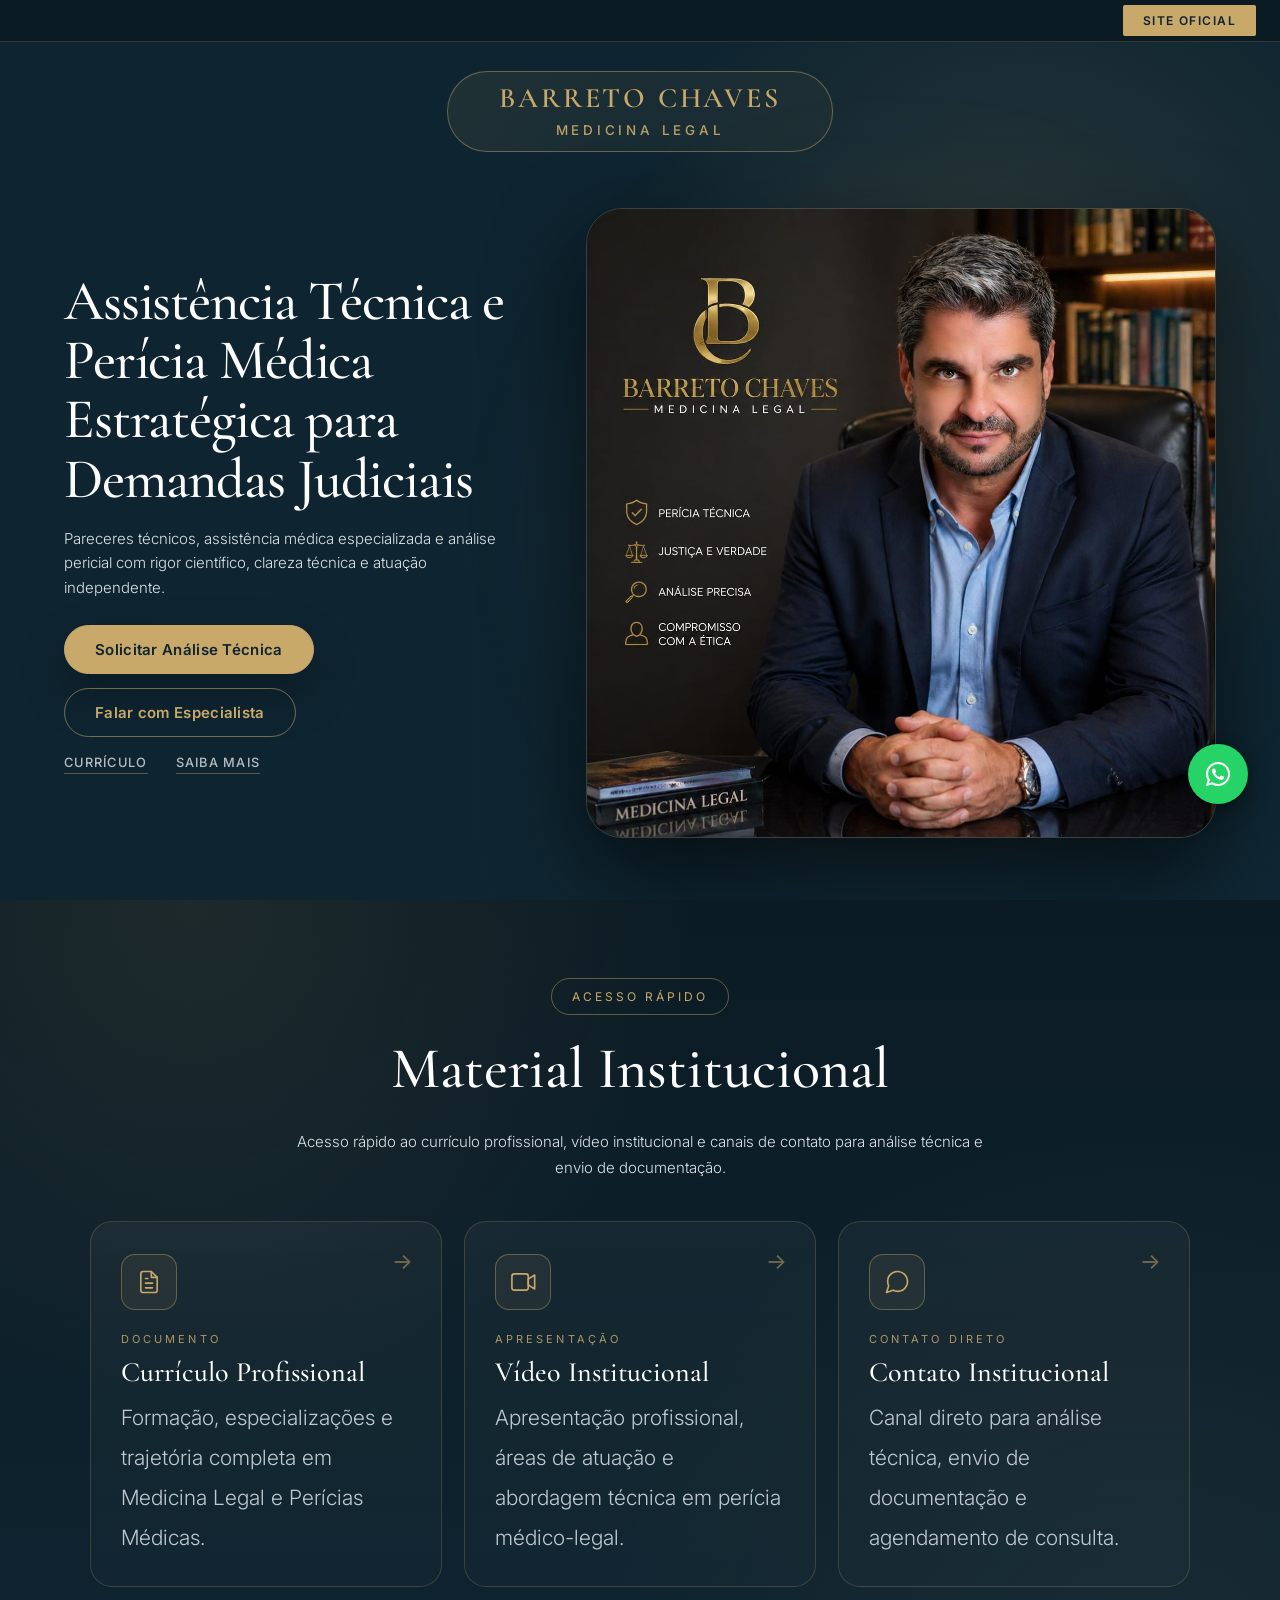
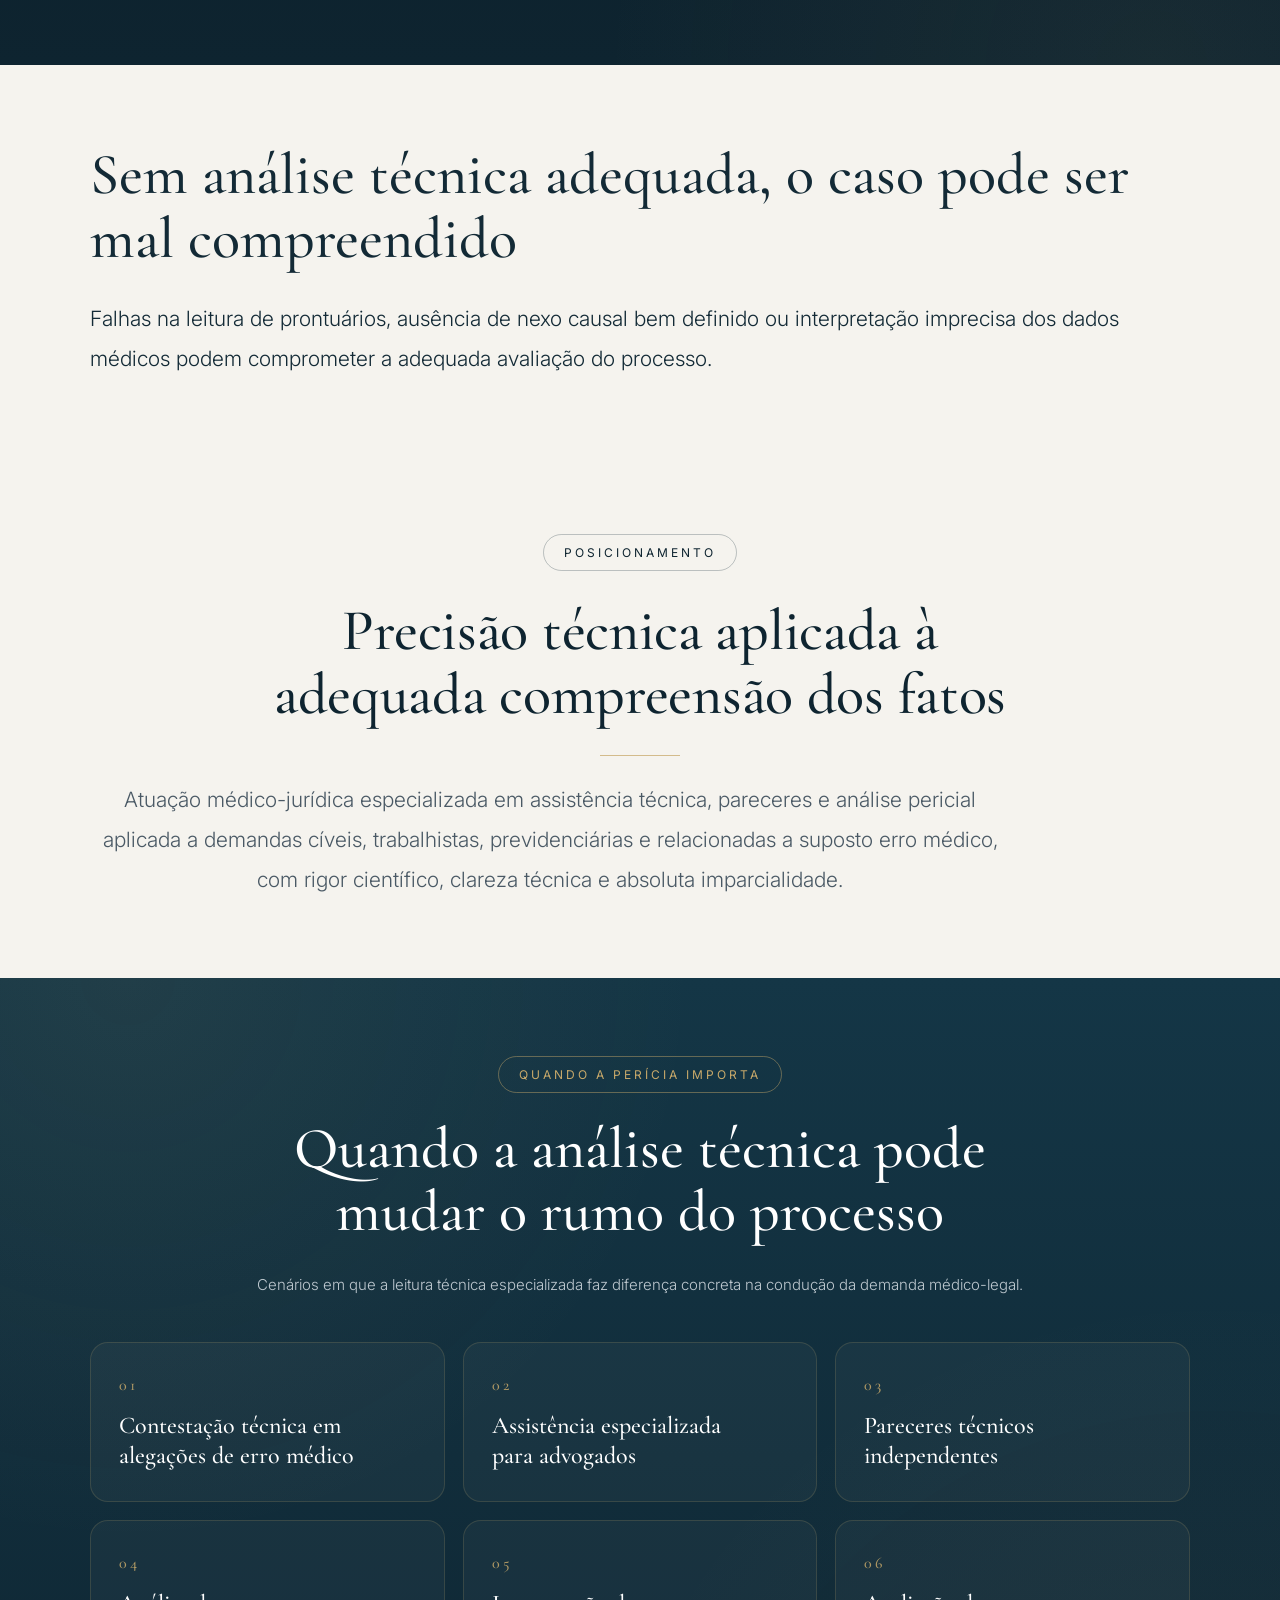
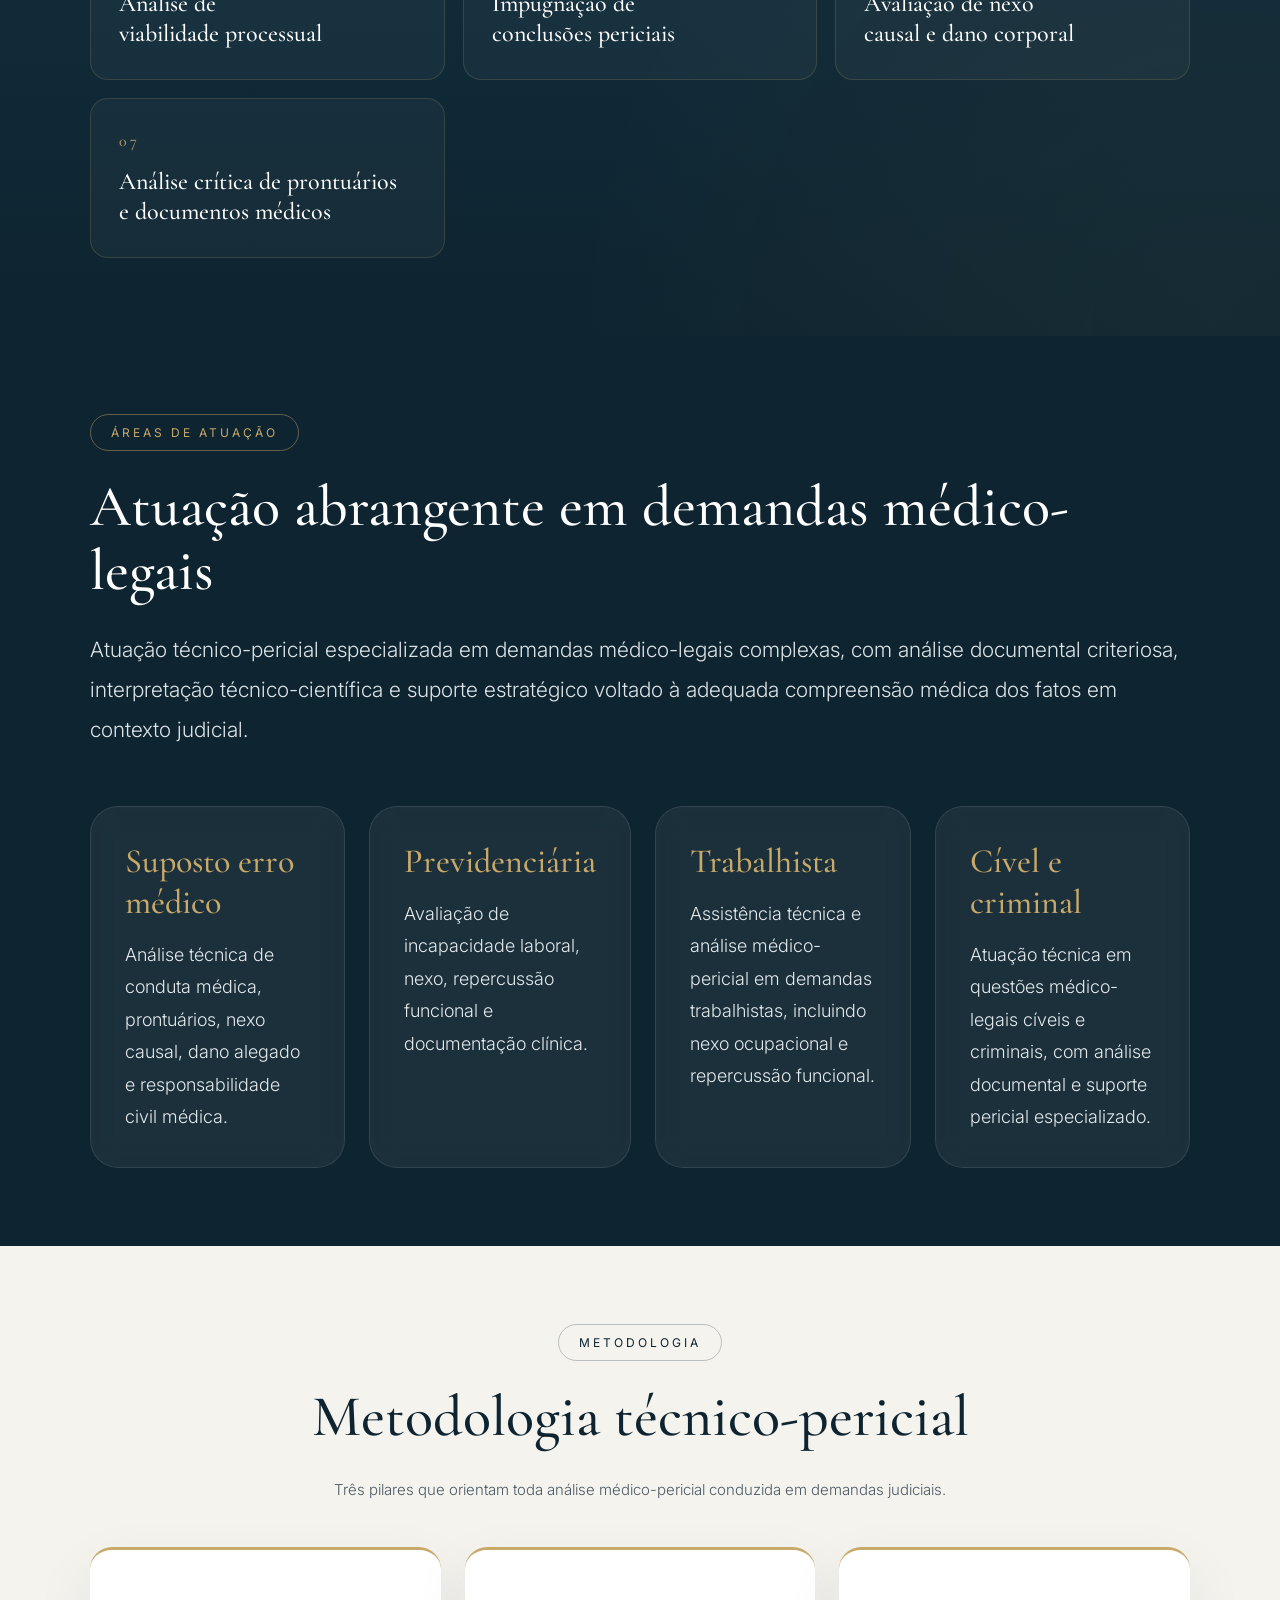
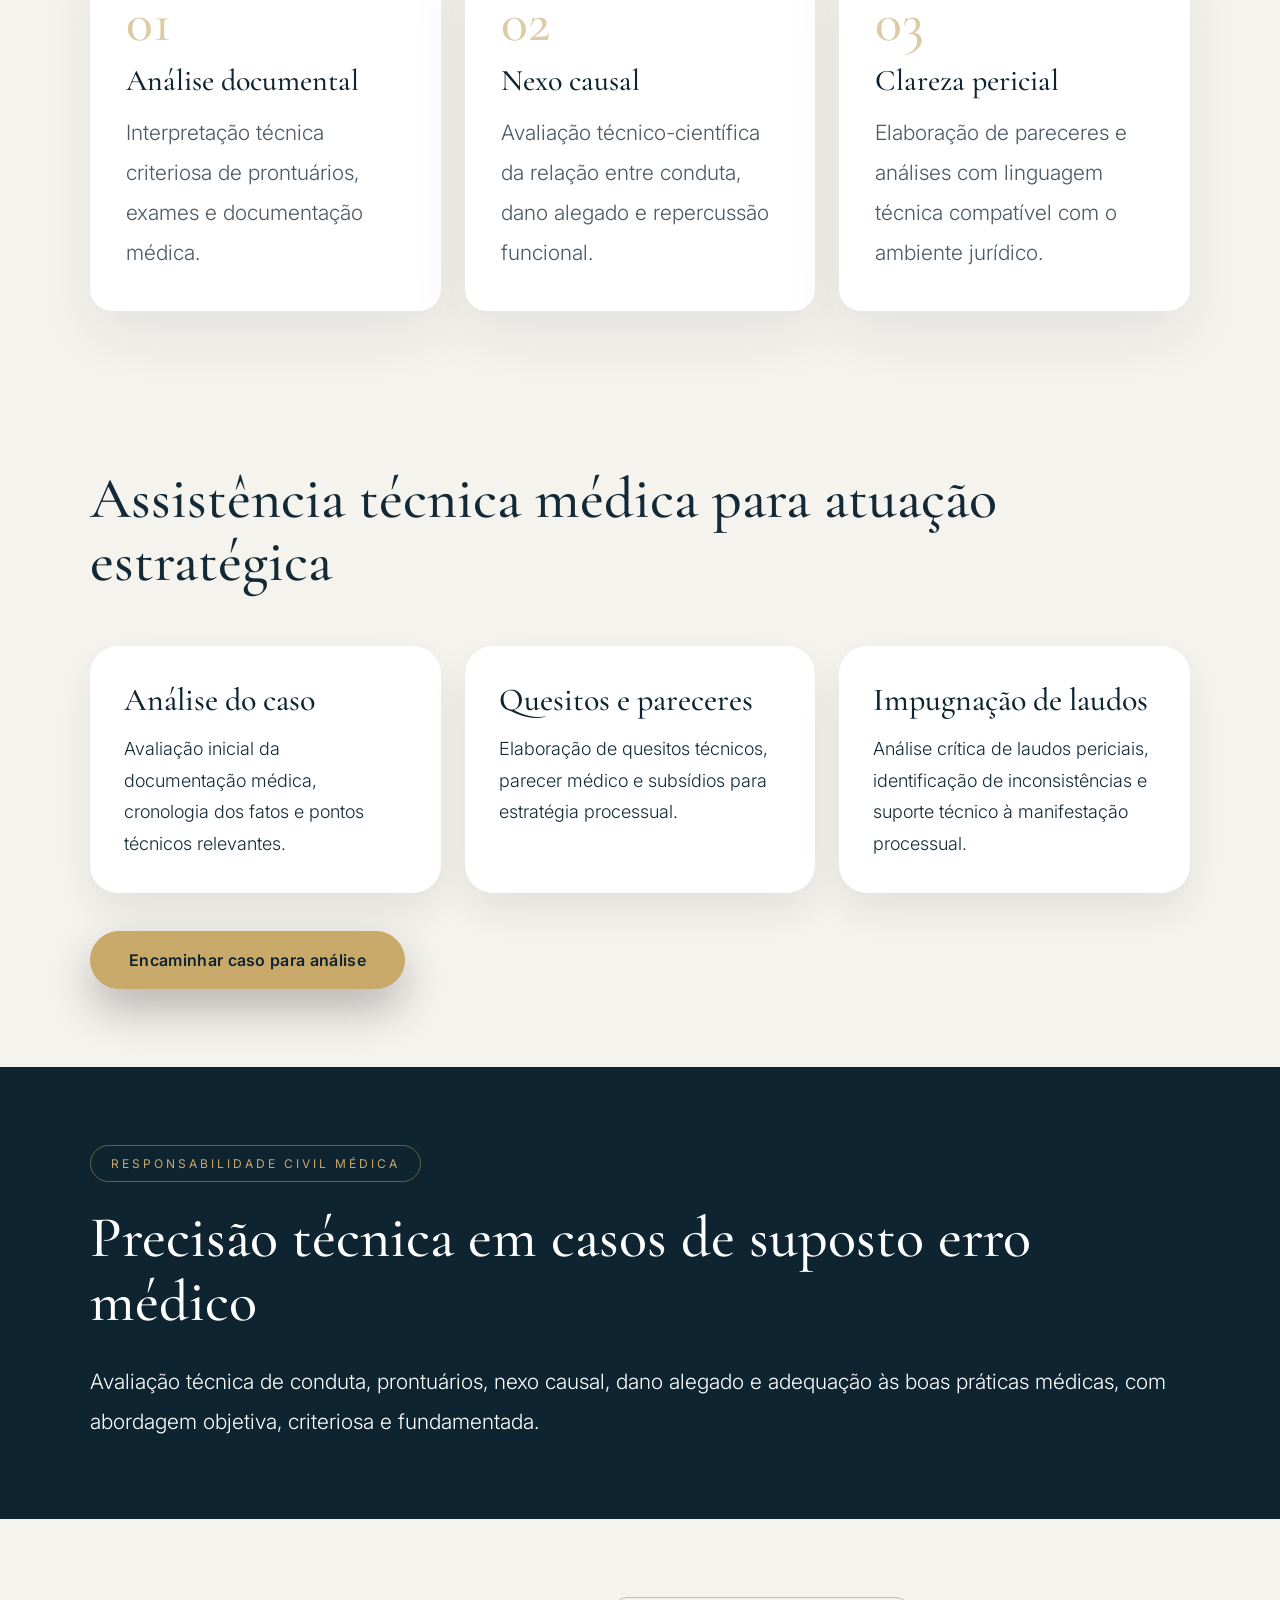
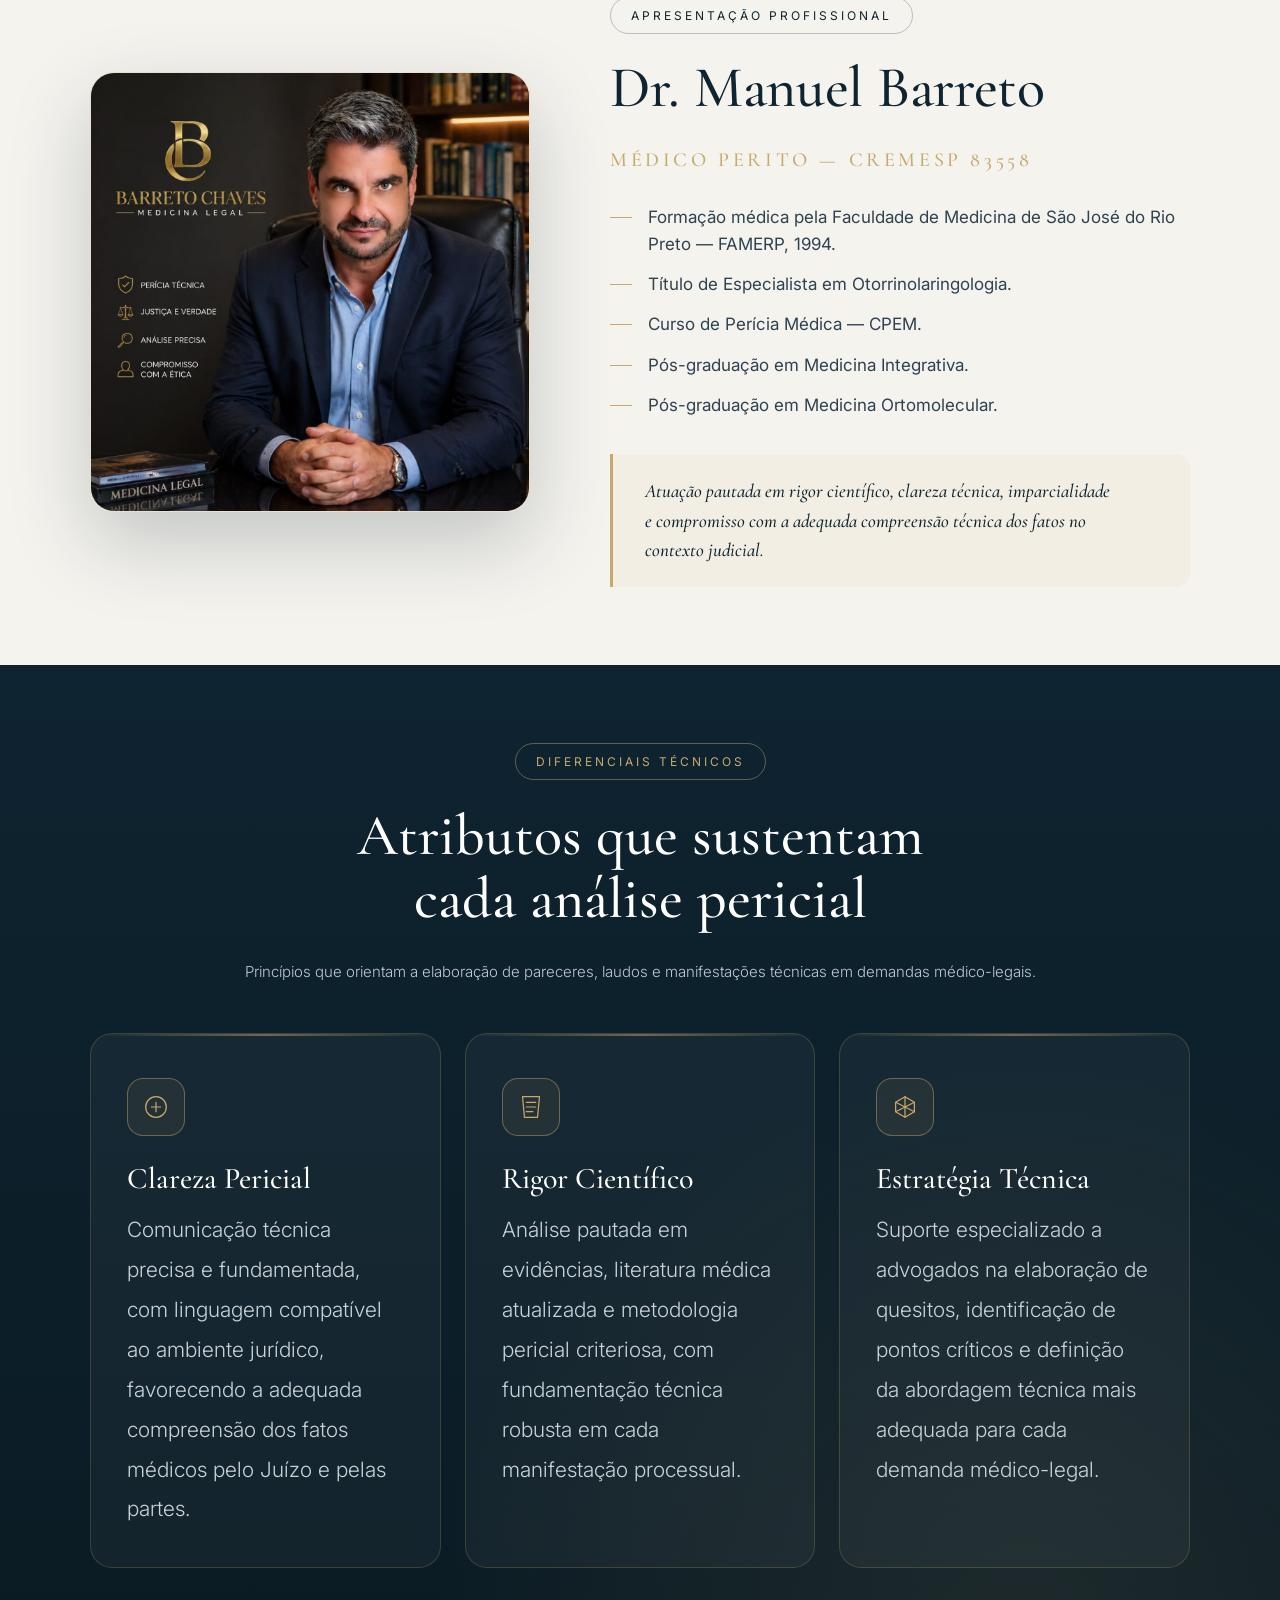
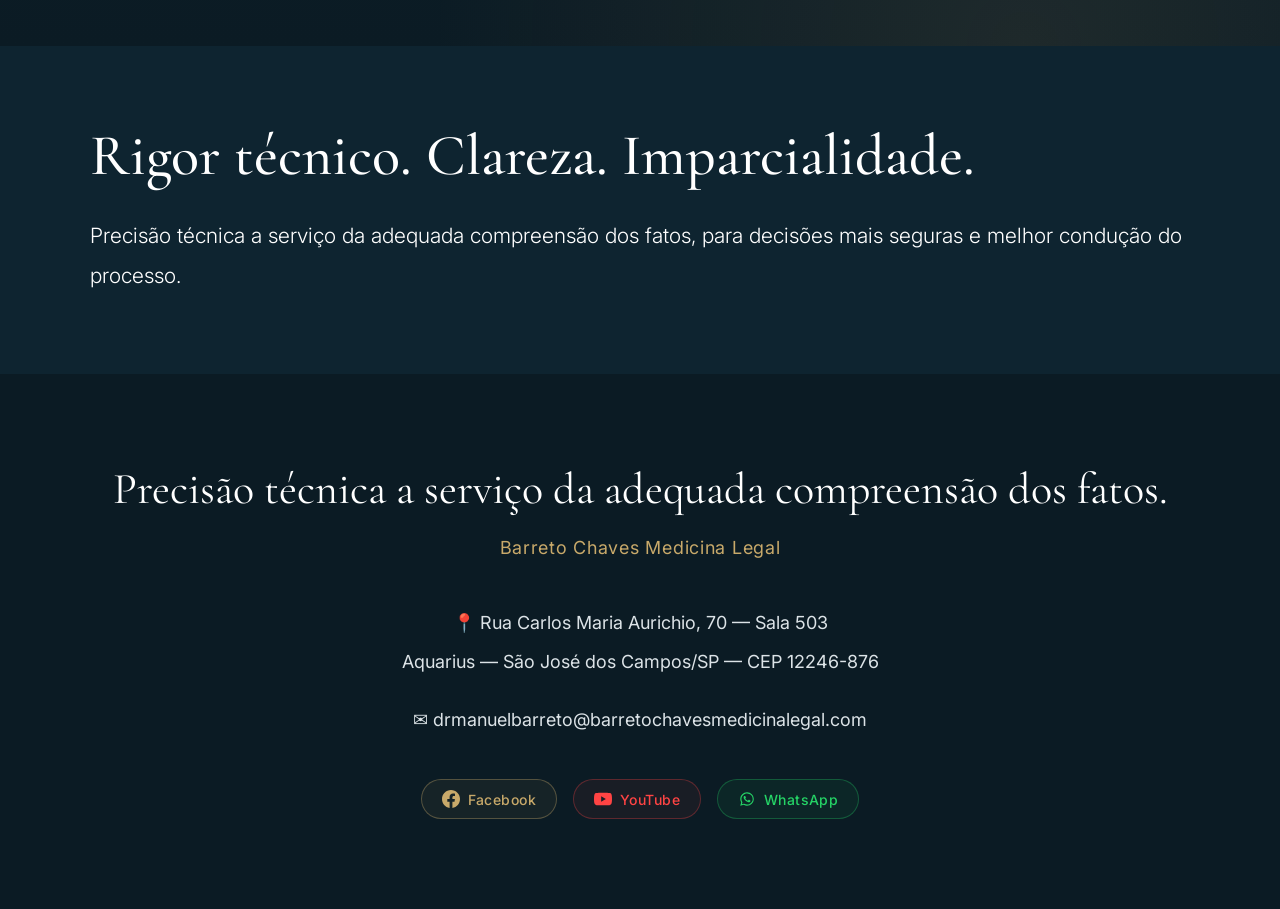
==== commit 88d59dbc: "finalizando SEO" ====
--- a/index.html
+++ b/index.html
@@ -8,6 +8,7 @@
 
 <meta name="description" content="Assistência Técnica e Perícia Médica especializada para demandas judiciais. Pareceres técnicos, análise pericial e suporte estratégico com rigor científico. Dr. Manuel Barreto — CREMESP 83558.">
 <meta name="robots" content="index, follow">
+<meta name="google-site-verification" content="lU4fkDzZTom4ZbcM4dsgF1DwLamJExElgrS8YCEdbi8" />
 
 <meta property="og:type" content="website">
 <meta property="og:title" content="Barreto Chaves Medicina Legal | Perícia Médica e Assistência Técnica">
@@ -47,7 +48,8 @@
       "image": "https://barretochavesmedicinalegal.com/imagens/foto-doutor.png",
       "url": "https://barretochavesmedicinalegal.com/",
       "sameAs": [
-        "https://www.youtube.com/@barretochavesmedicinalegal"
+        "https://www.youtube.com/@barretochavesmedicinalegal",
+        "https://www.facebook.com/manuel.b.chaves/"
       ],
       "worksFor": {
         "@id": "https://barretochavesmedicinalegal.com/#business"
@@ -81,7 +83,8 @@
         "name": "São Paulo"
       },
       "sameAs": [
-        "https://www.youtube.com/@barretochavesmedicinalegal"
+        "https://www.youtube.com/@barretochavesmedicinalegal",
+        "https://www.facebook.com/manuel.b.chaves/"
       ],
       "priceRange": "$$",
       "hasOfferCatalog": {
@@ -476,6 +479,30 @@
     </div>
 
   </div>
+
+  <div class="social-links">
+    <a class="social-btn" href="https://www.facebook.com/manuel.b.chaves/" target="_blank" rel="noopener" aria-label="Facebook">
+      <svg viewBox="0 0 24 24" fill="currentColor" xmlns="http://www.w3.org/2000/svg">
+        <path d="M24 12.073C24 5.405 18.627 0 12 0S0 5.405 0 12.073C0 18.1 4.388 23.094 10.125 24v-8.437H7.078v-3.49h3.047V9.41c0-3.025 1.792-4.697 4.533-4.697 1.312 0 2.686.236 2.686.236v2.97h-1.513c-1.491 0-1.956.93-1.956 1.886v2.267h3.328l-.532 3.49h-2.796V24C19.612 23.094 24 18.1 24 12.073z"/>
+      </svg>
+      Facebook
+    </a>
+
+    <a class="social-btn social-btn--yt" href="https://www.youtube.com/@barretochavesmedicinalegal" target="_blank" rel="noopener" aria-label="YouTube">
+      <svg viewBox="0 0 24 24" fill="currentColor" xmlns="http://www.w3.org/2000/svg">
+        <path d="M23.498 6.186a3.016 3.016 0 0 0-2.122-2.136C19.505 3.545 12 3.545 12 3.545s-7.505 0-9.377.505A3.017 3.017 0 0 0 .502 6.186C0 8.07 0 12 0 12s0 3.93.502 5.814a3.016 3.016 0 0 0 2.122 2.136c1.871.505 9.376.505 9.376.505s7.505 0 9.377-.505a3.015 3.015 0 0 0 2.122-2.136C24 15.93 24 12 24 12s0-3.93-.502-5.814zM9.545 15.568V8.432L15.818 12l-6.273 3.568z"/>
+      </svg>
+      YouTube
+    </a>
+
+    <a class="social-btn social-btn--wa" href="https://wa.me/5512996662041" target="_blank" rel="noopener" aria-label="WhatsApp">
+      <svg viewBox="0 0 32 32" fill="currentColor" xmlns="http://www.w3.org/2000/svg">
+        <path d="M16.04 4C9.42 4 4.04 9.38 4.04 16c0 2.11.55 4.17 1.6 5.99L4 28l6.18-1.62a11.96 11.96 0 0 0 5.86 1.5h.01c6.62 0 12-5.38 12-12s-5.38-12-12-12zm0 21.95h-.01a9.93 9.93 0 0 1-5.07-1.39l-.36-.21-3.67.96.98-3.58-.24-.37a9.95 9.95 0 0 1-1.53-5.32c0-5.5 4.48-9.97 9.99-9.97a9.94 9.94 0 0 1 7.07 2.92 9.93 9.93 0 0 1 2.92 7.06c0 5.5-4.48 9.9-9.99 9.9zm5.47-7.46c-.3-.15-1.77-.87-2.05-.97-.27-.1-.47-.15-.67.15-.2.3-.77.97-.94 1.17-.17.2-.35.22-.65.07-.3-.15-1.27-.47-2.41-1.49-.89-.79-1.49-1.77-1.66-2.07-.17-.3-.02-.46.13-.61.13-.13.3-.35.45-.52.15-.17.2-.3.3-.5.1-.2.05-.37-.02-.52-.07-.15-.67-1.62-.92-2.21-.24-.58-.49-.5-.67-.51-.17-.01-.37-.01-.57-.01-.2 0-.52.07-.79.37-.27.3-1.04 1.02-1.04 2.49 0 1.47 1.07 2.89 1.22 3.09.15.2 2.11 3.22 5.11 4.51.71.31 1.27.49 1.71.63.72.23 1.37.2 1.88.12.57-.08 1.77-.72 2.02-1.41.25-.7.25-1.29.17-1.41-.07-.13-.27-.2-.57-.35z"/>
+      </svg>
+      WhatsApp
+    </a>
+  </div>
+
 </footer>
 
 
--- a/css/index.css
+++ b/css/index.css
@@ -957,6 +957,47 @@
   padding:90px 40px;
   text-align:center;
 }
+
+.social-links {
+  display:flex;
+  justify-content:center;
+  gap:16px;
+  margin-top:40px;
+  flex-wrap:wrap;
+}
+
+.social-btn {
+  display:inline-flex;
+  align-items:center;
+  gap:8px;
+  padding:10px 20px;
+  border-radius:50px;
+  font-size:14px;
+  font-weight:500;
+  letter-spacing:0.03em;
+  text-decoration:none;
+  border:1px solid rgba(200,169,106,0.35);
+  color:var(--gold);
+  background:rgba(200,169,106,0.06);
+  transition:background 0.2s, border-color 0.2s;
+}
+
+.social-btn svg {
+  width:18px;
+  height:18px;
+  flex-shrink:0;
+}
+
+.social-btn:hover {
+  background:rgba(200,169,106,0.15);
+  border-color:var(--gold);
+}
+
+.social-btn--yt { color:#ff4444; border-color:rgba(255,68,68,0.3); background:rgba(255,68,68,0.06); }
+.social-btn--yt:hover { background:rgba(255,68,68,0.15); border-color:#ff4444; }
+
+.social-btn--wa { color:#25d366; border-color:rgba(37,211,102,0.3); background:rgba(37,211,102,0.06); }
+.social-btn--wa:hover { background:rgba(37,211,102,0.15); border-color:#25d366; }
 
 .footer-title {
   font-family:'Cormorant Garamond', serif;
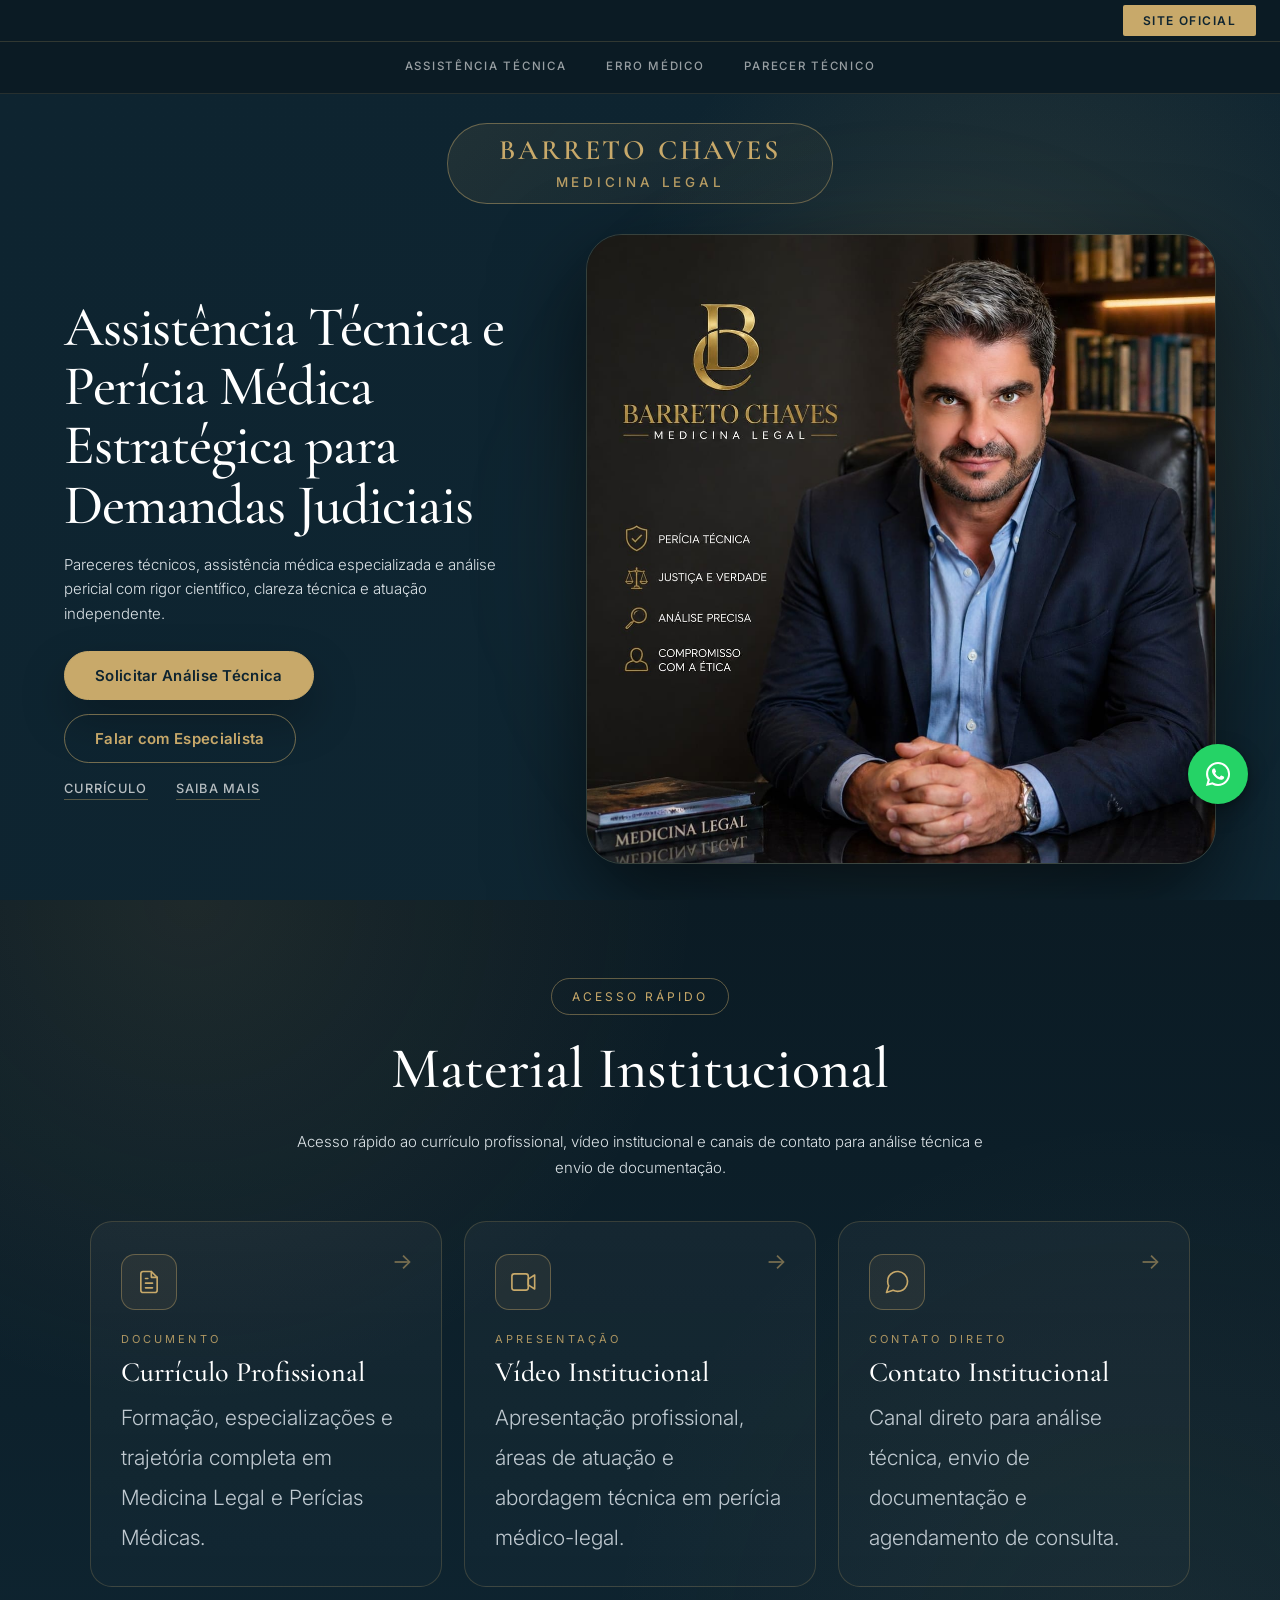
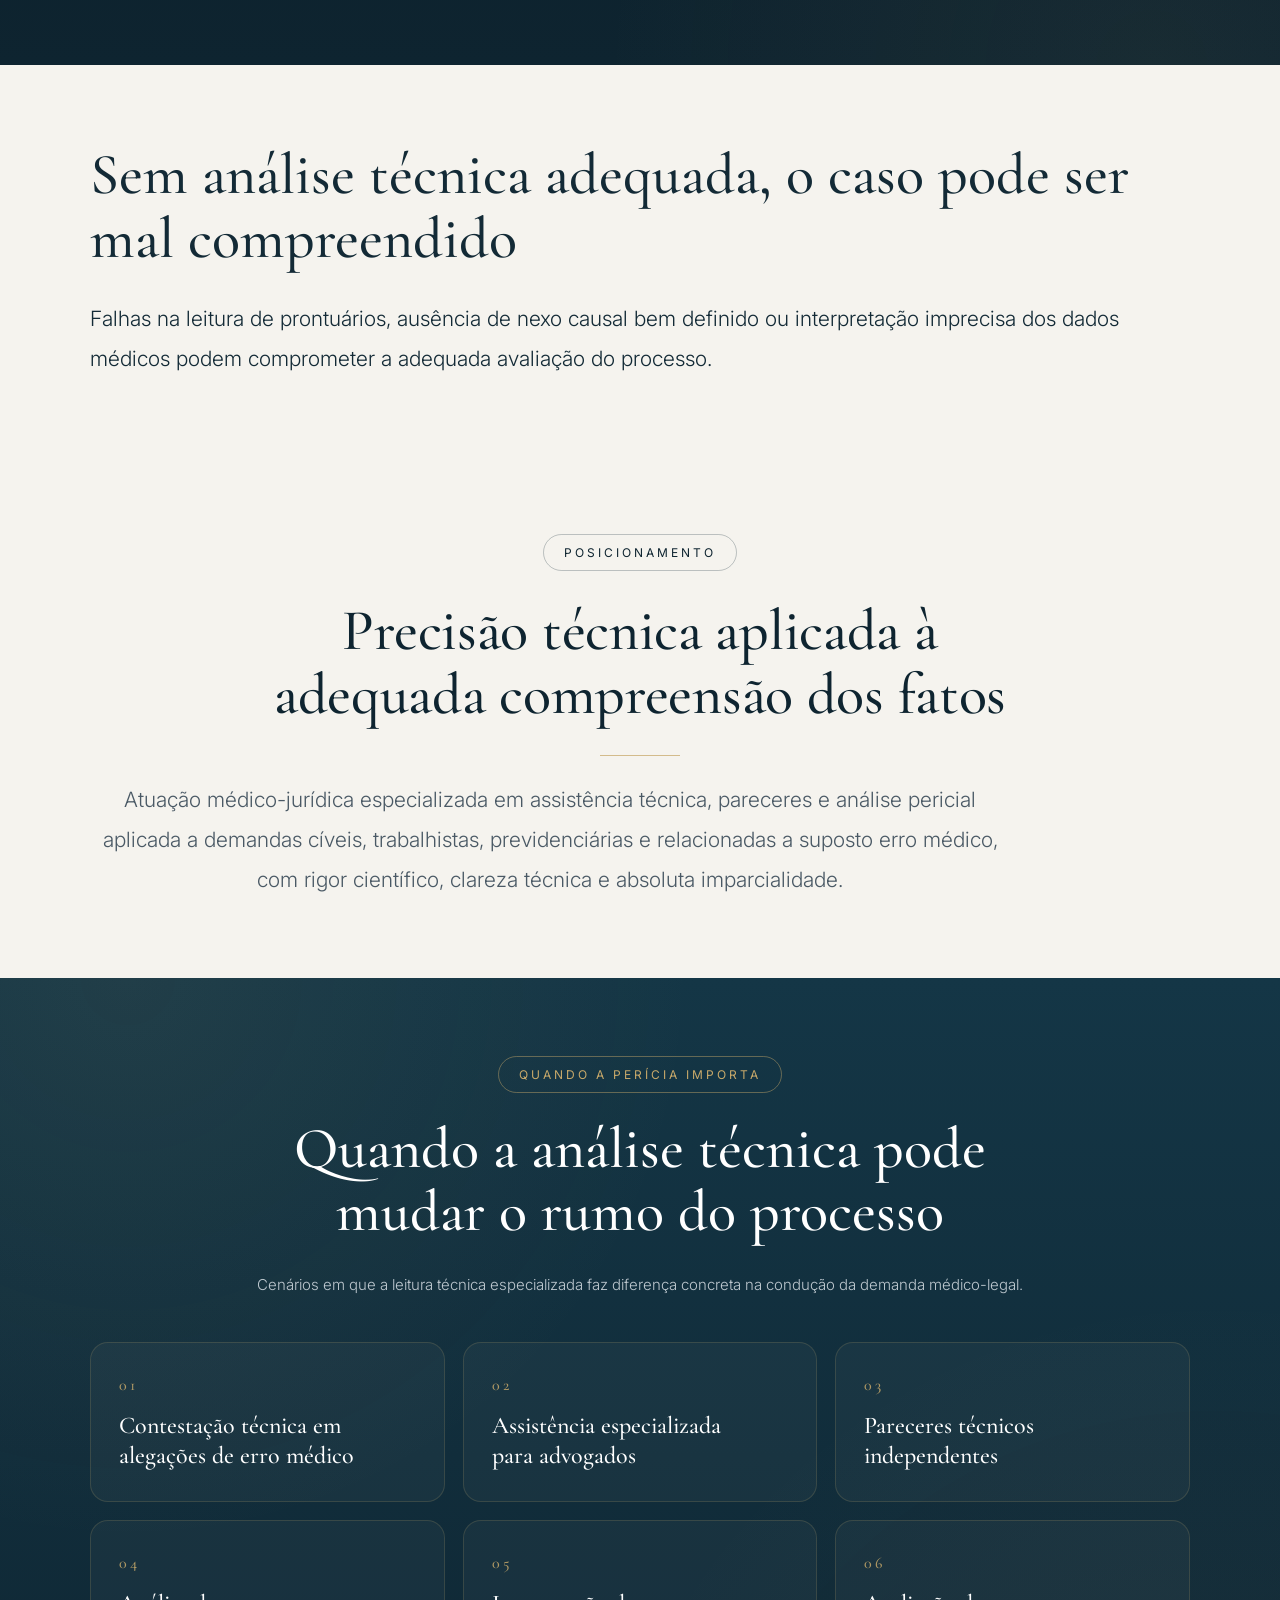
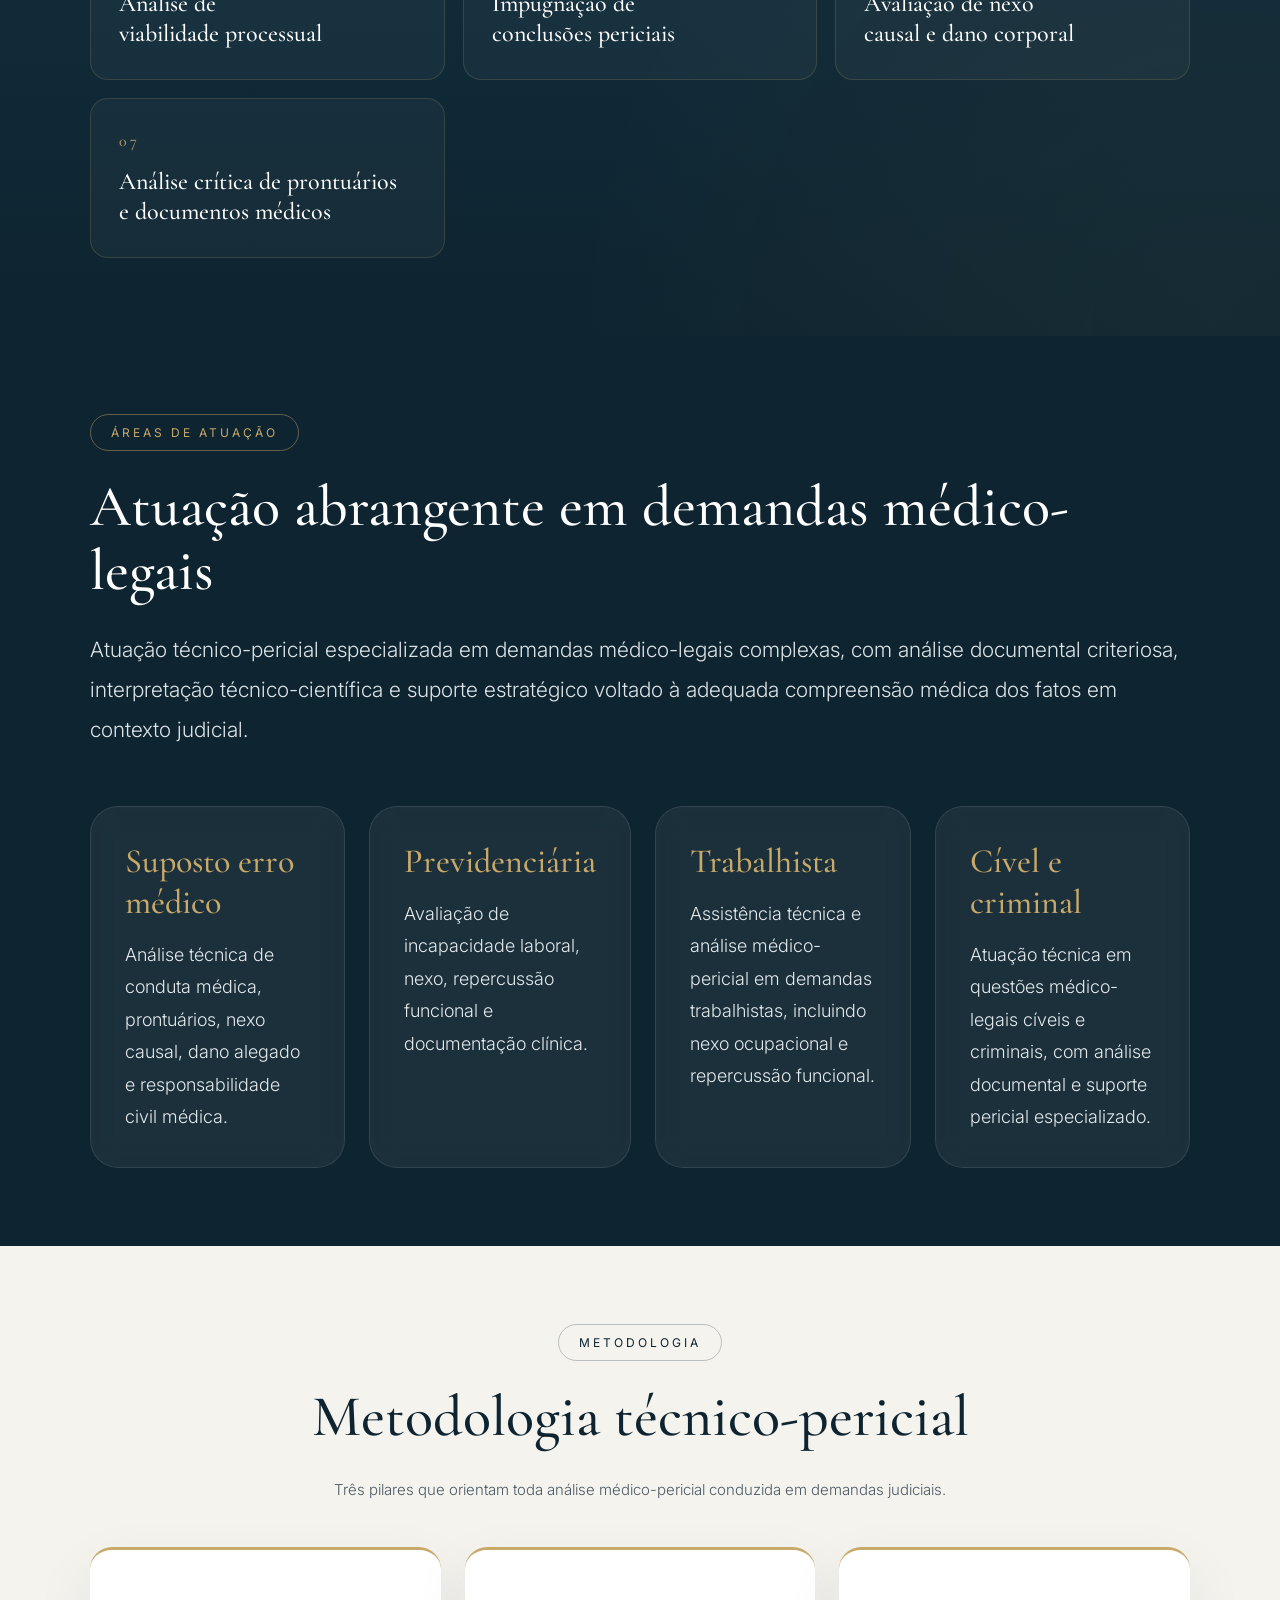
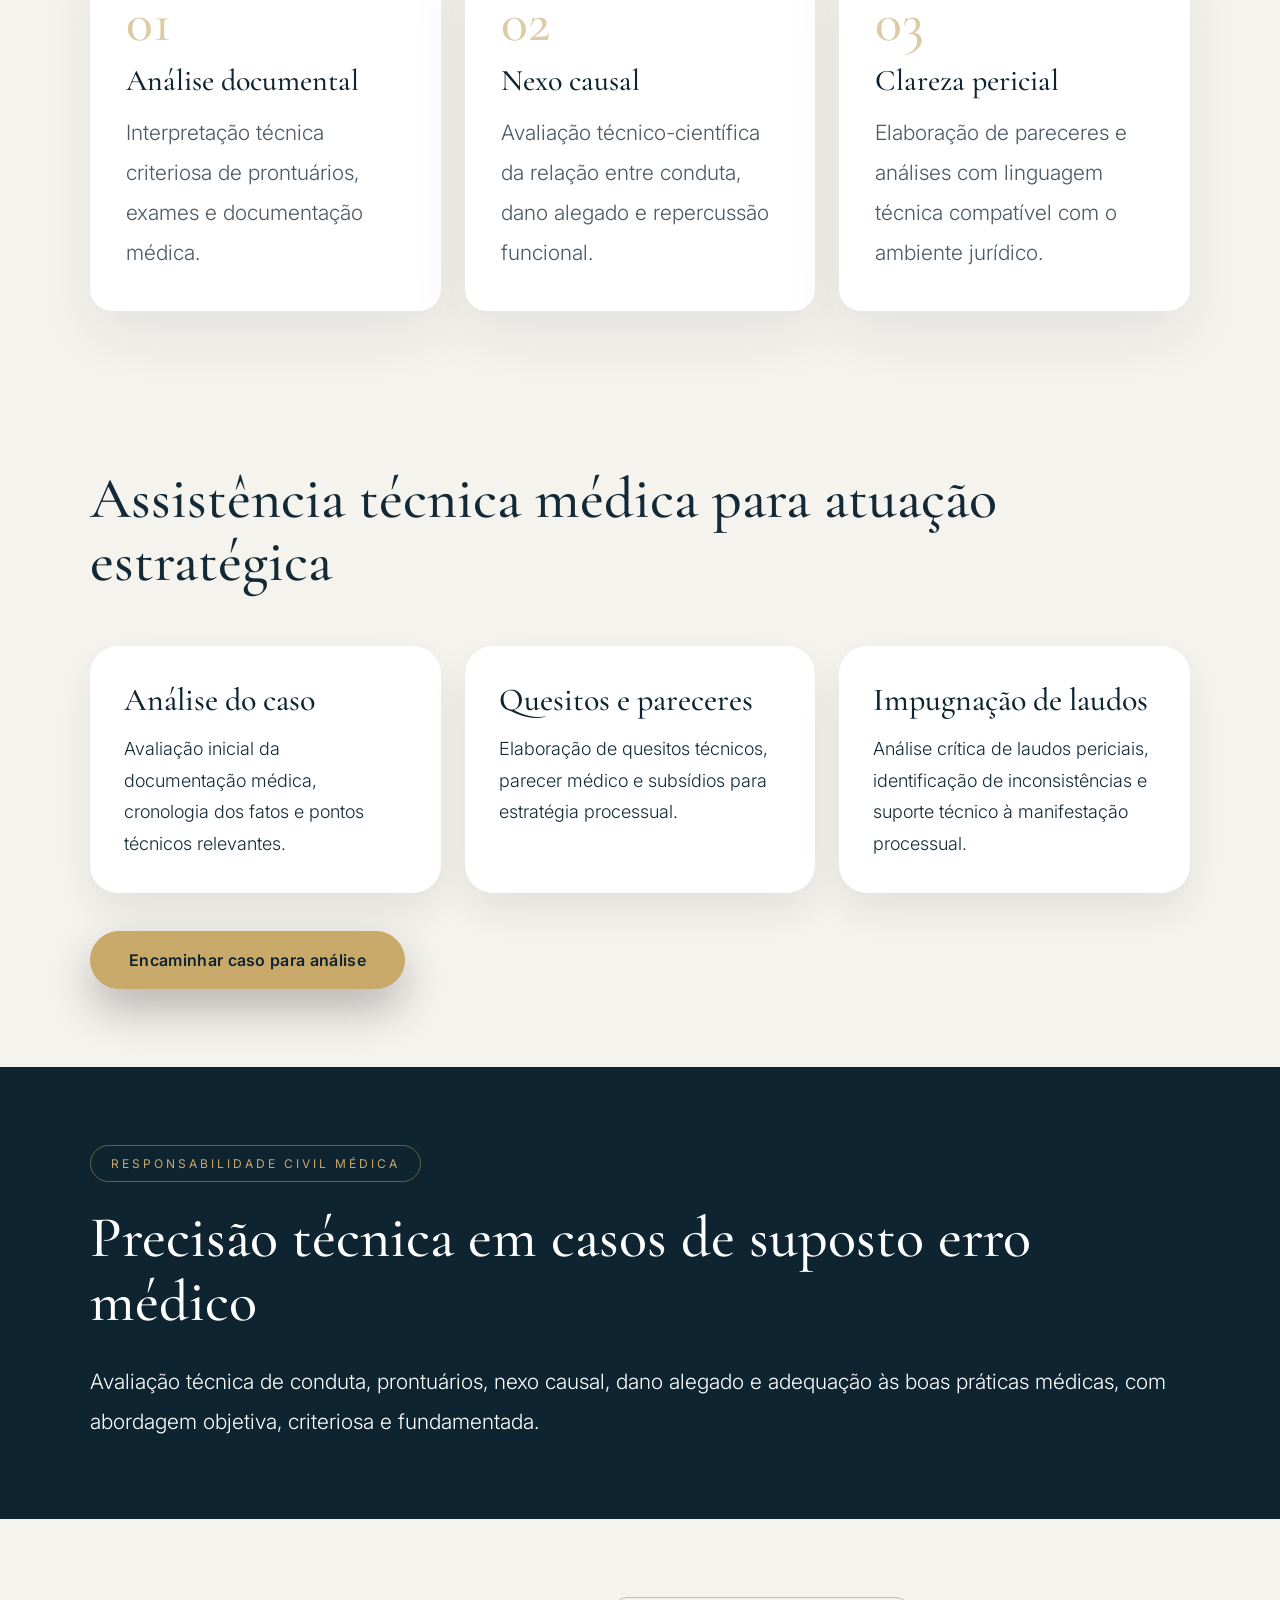
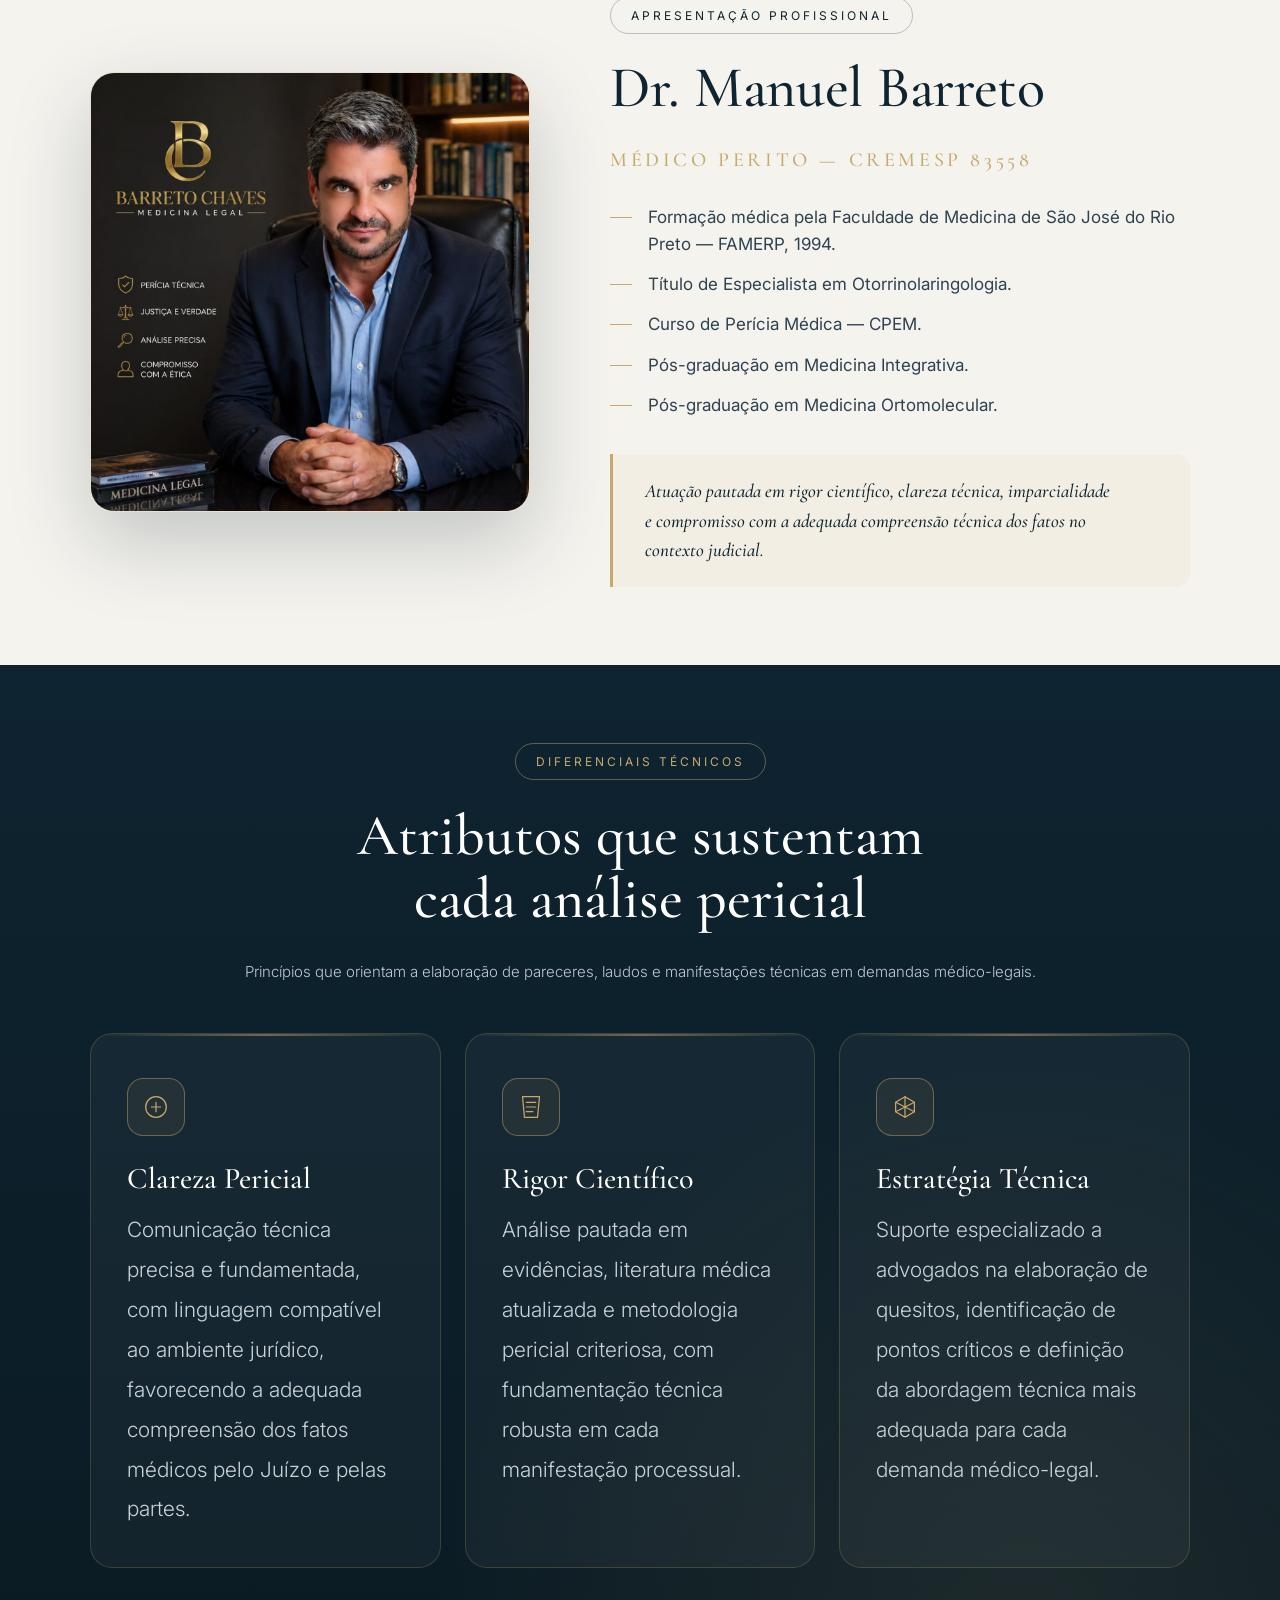
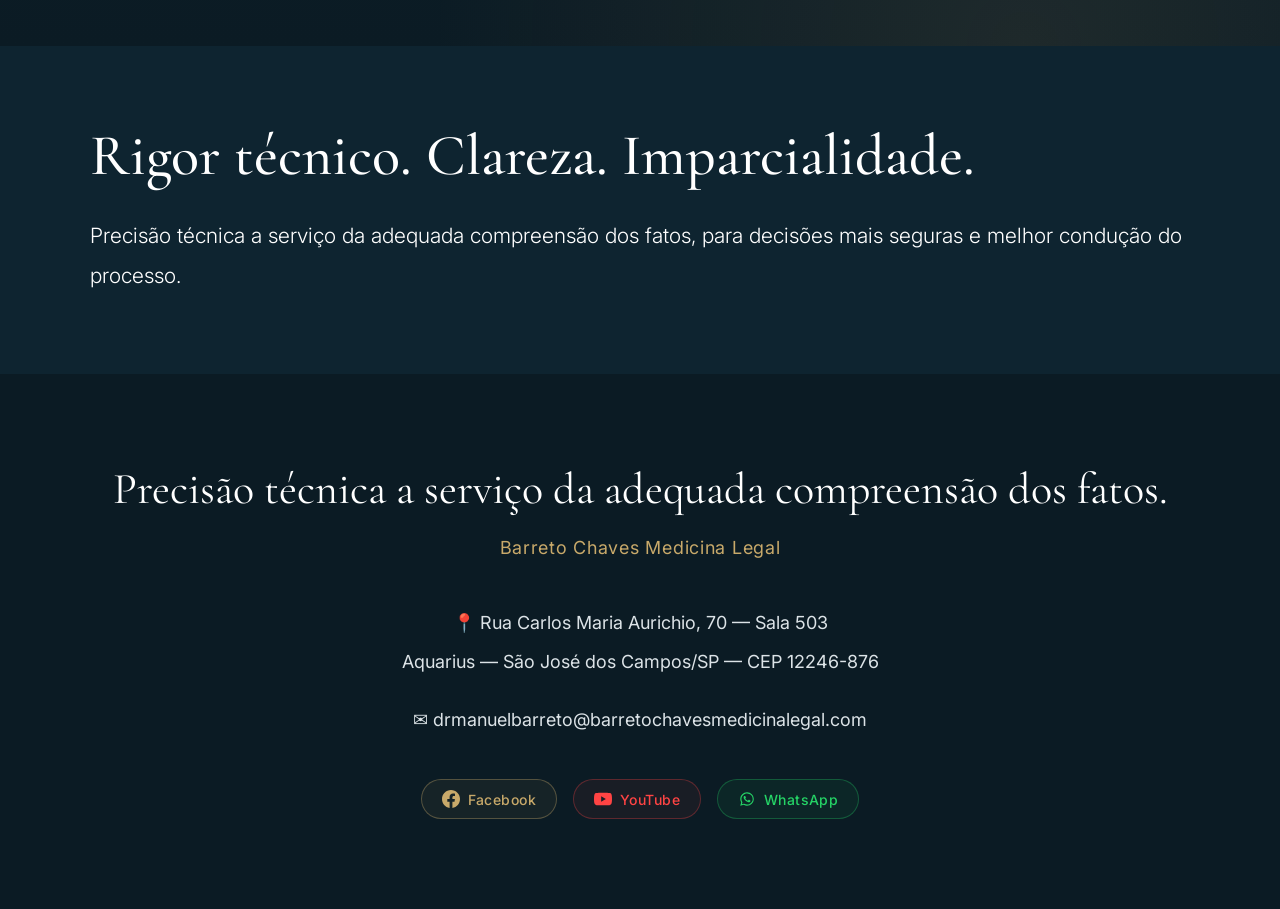
==== commit 134f2b1e: "novas landing pages" ====
--- a/index.html
+++ b/index.html
@@ -124,6 +124,17 @@
   <a href="index.html" class="btn-site-oficial">SITE OFICIAL</a>
 </div>
 
+<nav class="main-nav" aria-label="Navegação principal">
+  <button class="nav-hamburger" id="navHamburger" aria-label="Abrir menu" aria-expanded="false">
+    <span></span><span></span><span></span>
+  </button>
+  <div class="nav-links" id="navLinks">
+    <a href="pages/assistencia-tecnica-medica.html" class="nav-link">Assistência Técnica</a>
+    <a href="pages/erro-medico.html" class="nav-link">Erro Médico</a>
+    <a href="pages/parecer-tecnico-medico.html" class="nav-link">Parecer Técnico</a>
+  </div>
+</nav>
+
 <div class="mobile-topbar">
   <a href="mailto:drmanuelbarreto@barretochavesmedicinalegal.com" class="topbar-item">
     <span class="topbar-icon">✉</span>
--- a/css/index.css
+++ b/css/index.css
@@ -6,6 +6,8 @@
   --ice:#F5F3EE;
   --text:#132A36;
   --topbar-h:42px;
+  --nav-h:52px;
+  --bars-h:calc(var(--topbar-h) + var(--nav-h));
 }
 
 * { box-sizing:border-box; }
@@ -25,8 +27,8 @@
 }
 
 .hero {
-  min-height: calc(100svh - var(--topbar-h));
-  height: calc(100svh - var(--topbar-h));
+  min-height: calc(100svh - var(--bars-h));
+  height: calc(100svh - var(--bars-h));
   display:grid;
   grid-template-columns:1.05fr 0.95fr;
   grid-template-rows: auto 1fr;
@@ -1258,6 +1260,137 @@
   .section .btn {
     display:block;
     text-align:center;
+  }
+}
+
+/* ===================== MAIN NAV ===================== */
+.main-nav {
+  background: var(--deep);
+  height: var(--nav-h);
+  display: flex;
+  align-items: center;
+  justify-content: center;
+  gap: 40px;
+  padding: 0 24px;
+  border-bottom: 1px solid rgba(200,169,106,.15);
+  position: relative;
+  z-index: 200;
+}
+
+.nav-links {
+  display: contents;
+}
+
+.main-nav a {
+  color: rgba(255,255,255,.58);
+  text-decoration: none;
+  font-size: .72rem;
+  font-weight: 500;
+  letter-spacing: .15em;
+  text-transform: uppercase;
+  padding-bottom: 3px;
+  border-bottom: 1px solid transparent;
+  transition: color .2s, border-color .2s;
+  white-space: nowrap;
+}
+
+.main-nav a:hover,
+.main-nav a.active {
+  color: var(--gold);
+  border-color: rgba(200,169,106,.55);
+}
+
+/* Hamburger button — hidden on desktop */
+.nav-hamburger {
+  display: none;
+  flex-direction: column;
+  justify-content: center;
+  align-items: center;
+  gap: 5px;
+  background: none;
+  border: none;
+  cursor: pointer;
+  padding: 8px;
+  width: 44px;
+  height: 44px;
+  flex-shrink: 0;
+  margin-left: auto;
+}
+
+.nav-hamburger span {
+  display: block;
+  width: 22px;
+  height: 2px;
+  background: var(--gold);
+  border-radius: 2px;
+  transition: transform .28s ease, opacity .28s ease;
+  transform-origin: center;
+}
+
+.main-nav.nav-open .nav-hamburger span:nth-child(1) {
+  transform: translateY(7px) rotate(45deg);
+}
+.main-nav.nav-open .nav-hamburger span:nth-child(2) {
+  opacity: 0;
+  transform: scaleX(0);
+}
+.main-nav.nav-open .nav-hamburger span:nth-child(3) {
+  transform: translateY(-7px) rotate(-45deg);
+}
+
+@media (max-width: 700px) {
+  .main-nav {
+    justify-content: flex-start;
+    gap: 0;
+    padding: 0 18px;
+  }
+
+  .nav-hamburger {
+    display: flex;
+    margin-left: 0;
+    margin-right: auto;
+  }
+
+  .nav-links {
+    display: flex;
+    flex-direction: column;
+    position: absolute;
+    top: 100%;
+    left: 0;
+    right: 0;
+    background: var(--deep);
+    border-bottom: 1px solid rgba(200,169,106,.22);
+    padding: 6px 0 10px;
+    box-shadow: 0 16px 40px rgba(0,0,0,0.55);
+    opacity: 0;
+    transform: translateY(-8px);
+    pointer-events: none;
+    transition: opacity .22s ease, transform .22s ease;
+  }
+
+  .main-nav.nav-open .nav-links {
+    opacity: 1;
+    transform: translateY(0);
+    pointer-events: auto;
+  }
+
+  .nav-links a {
+    display: block;
+    padding: 14px 24px;
+    font-size: .72rem;
+    letter-spacing: .18em;
+    border-bottom: none;
+    border-left: 2px solid transparent;
+    transition: color .18s, border-color .18s, background .18s;
+    white-space: nowrap;
+  }
+
+  .nav-links a:hover,
+  .nav-links a.active {
+    color: var(--gold);
+    border-left-color: var(--gold);
+    background: rgba(200,169,106,0.06);
+    border-bottom: none;
   }
 }
 
@@ -1381,3 +1514,4 @@
   }
   .whats-icon { width: 28px; height: 28px; }
 }
+
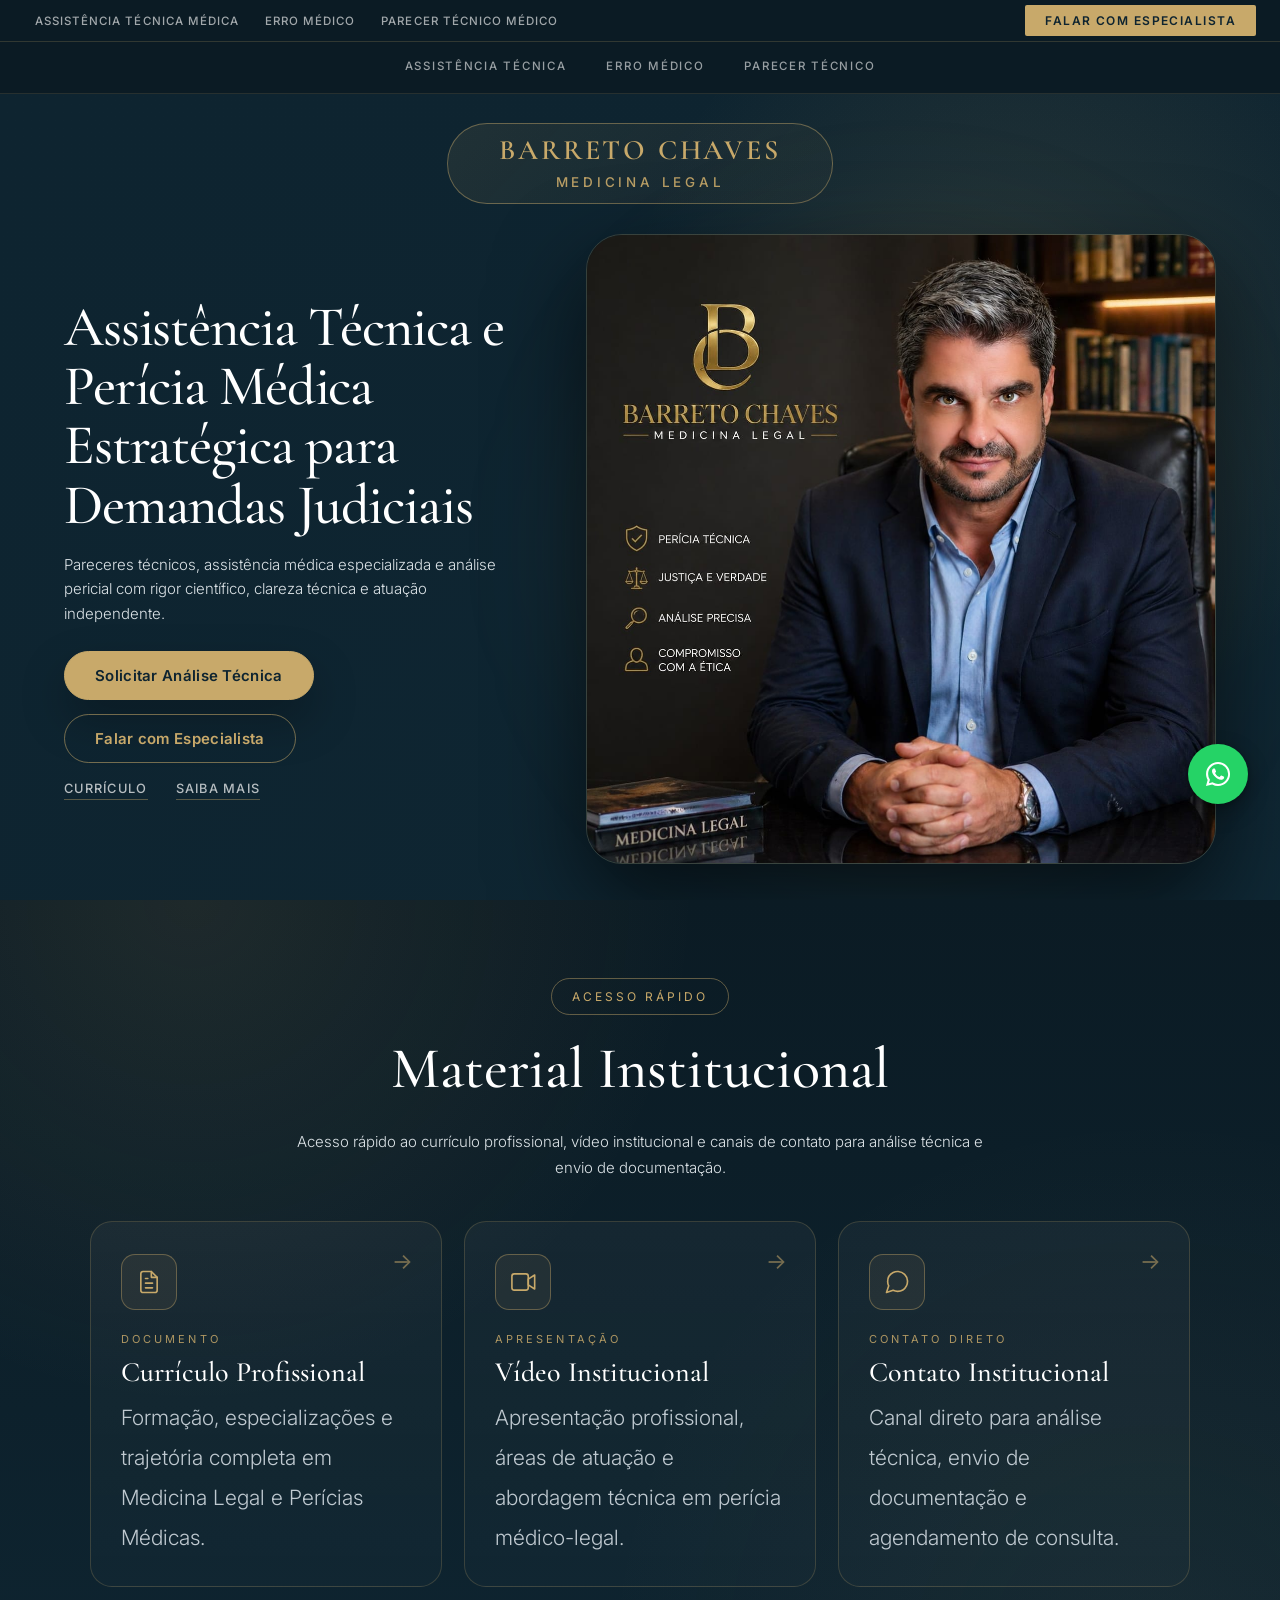
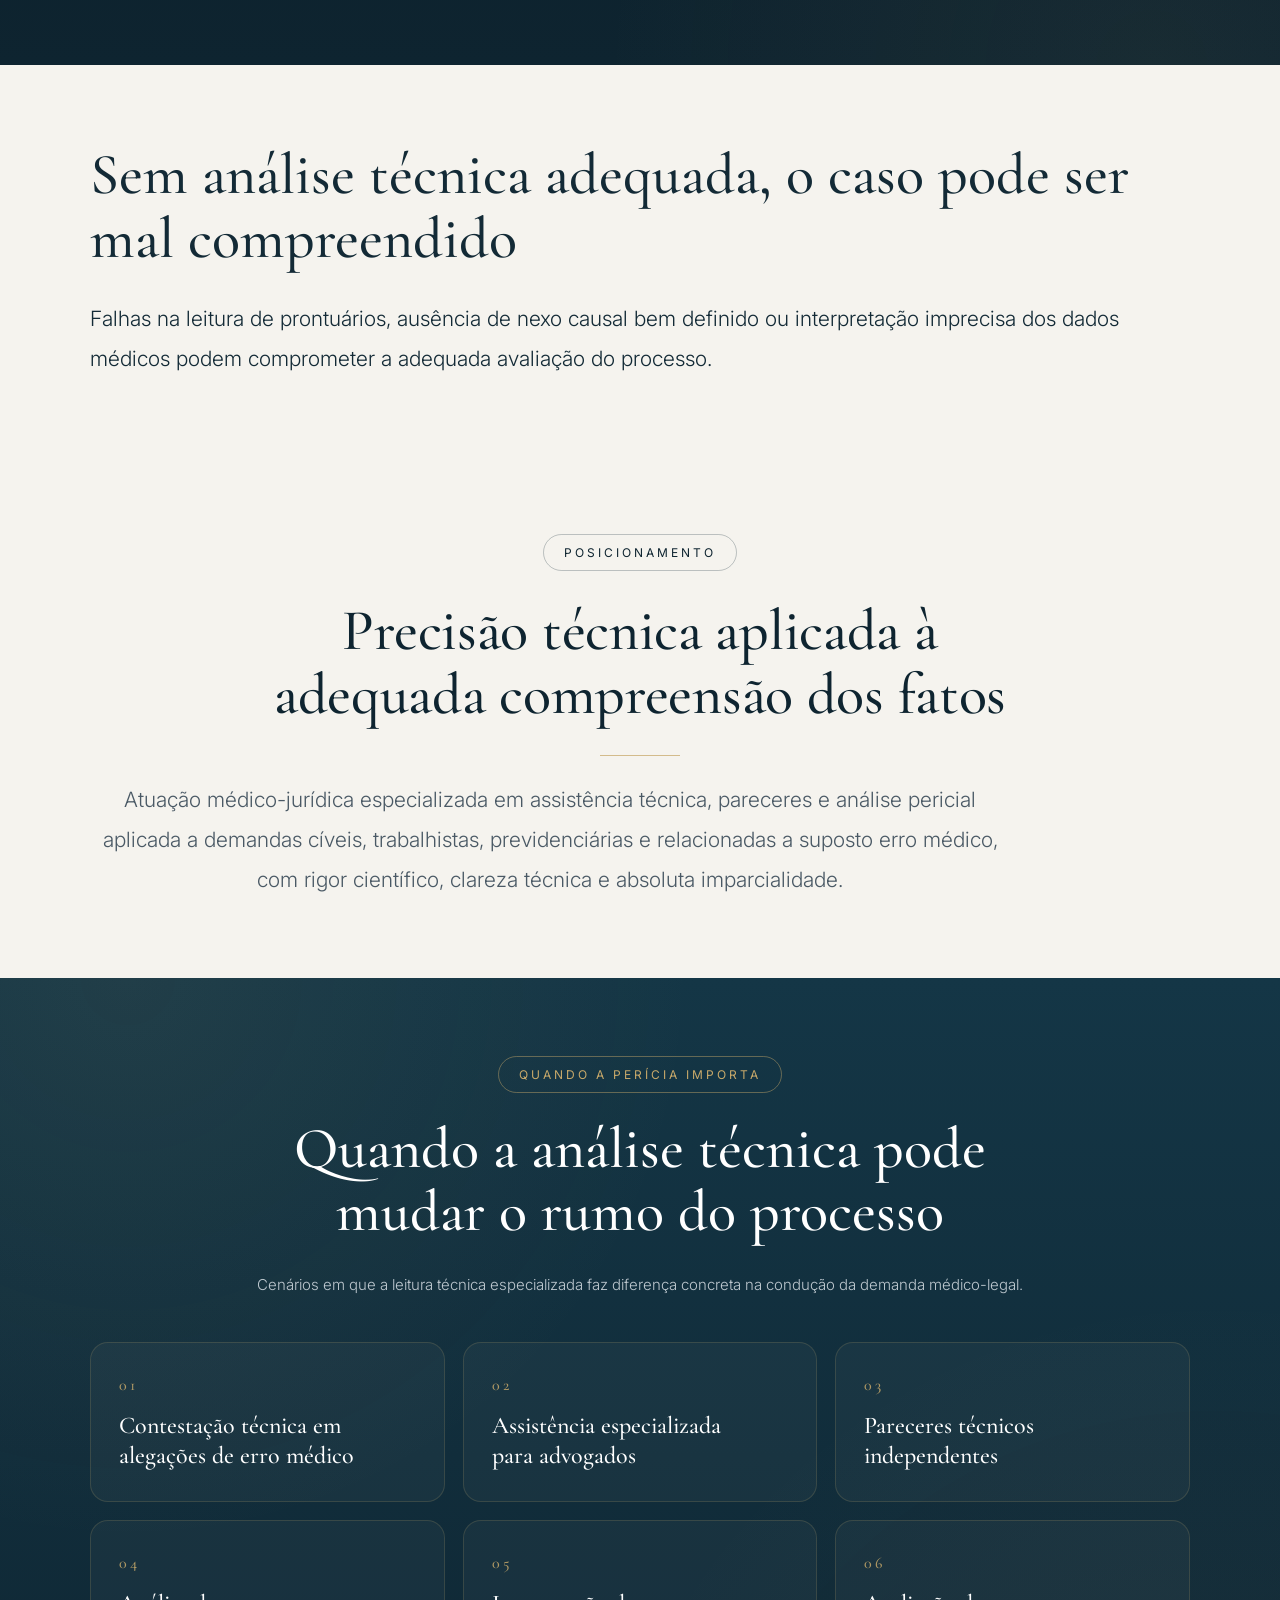
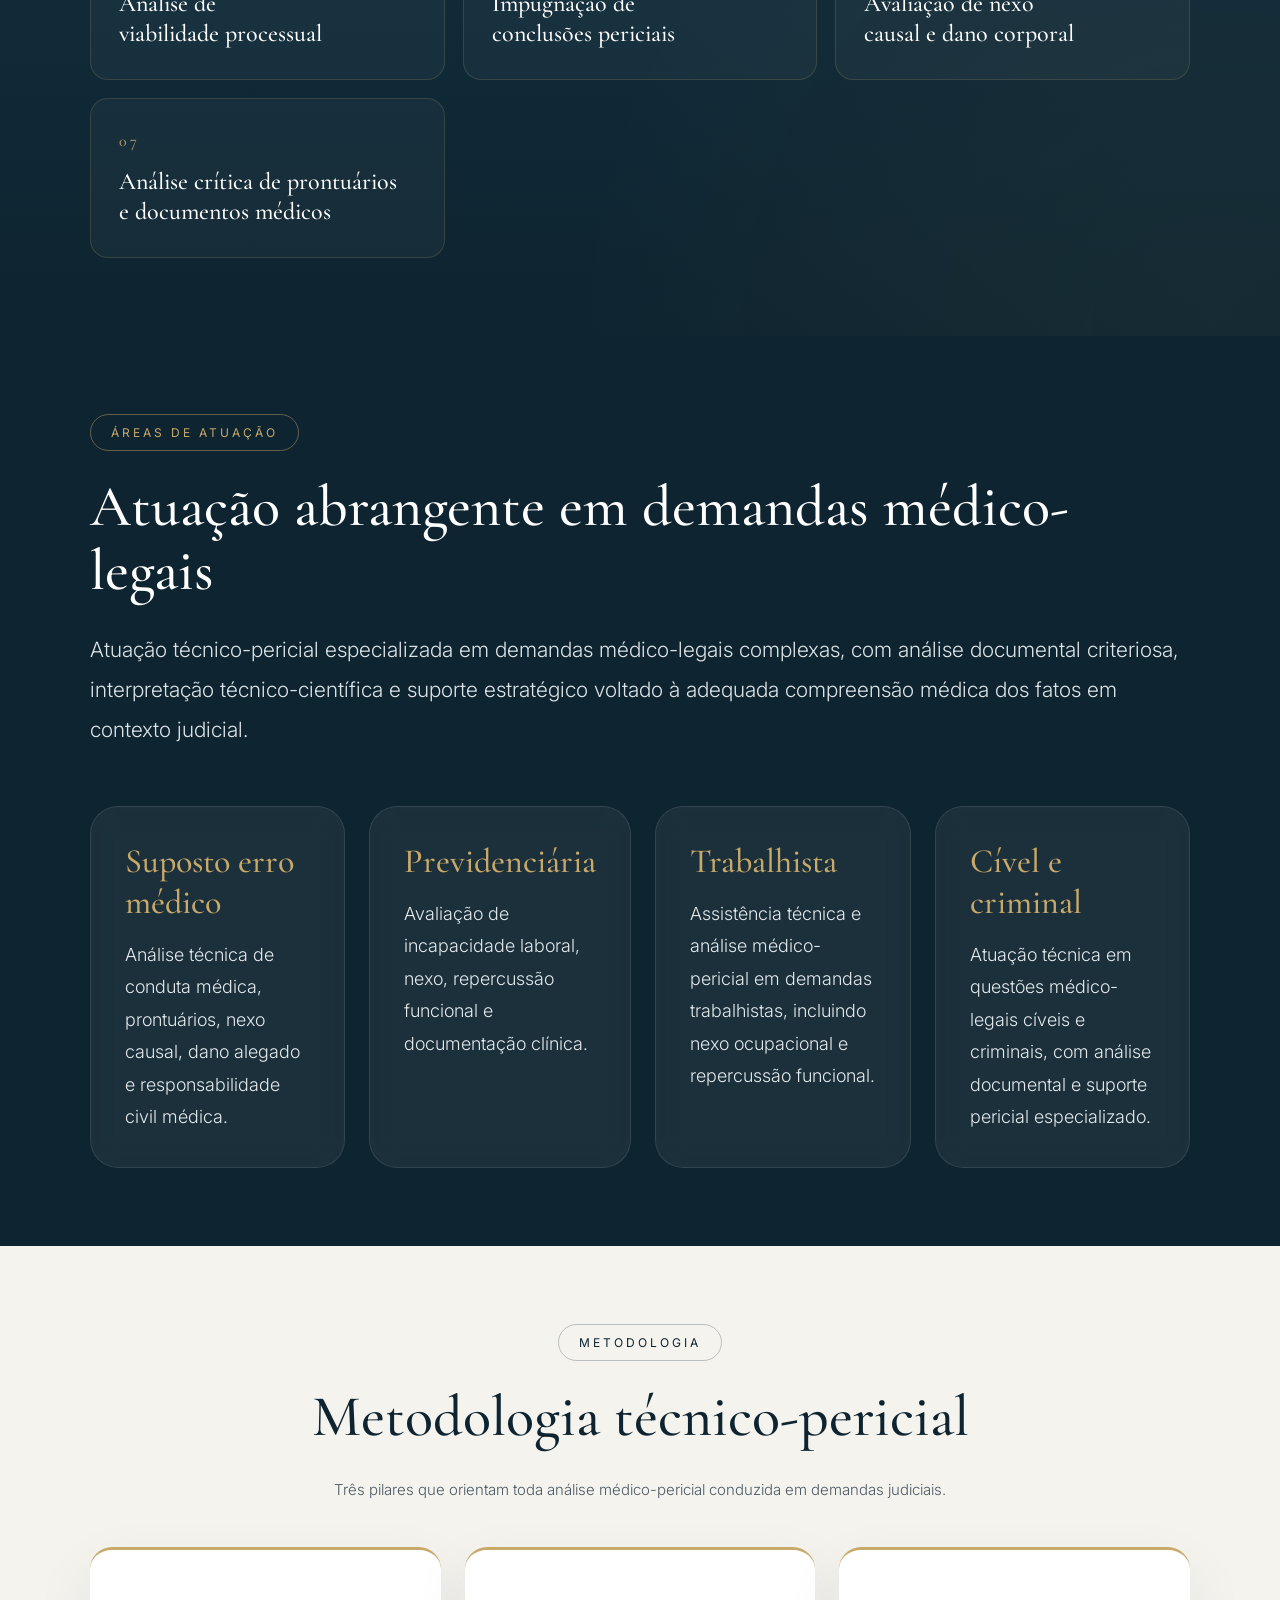
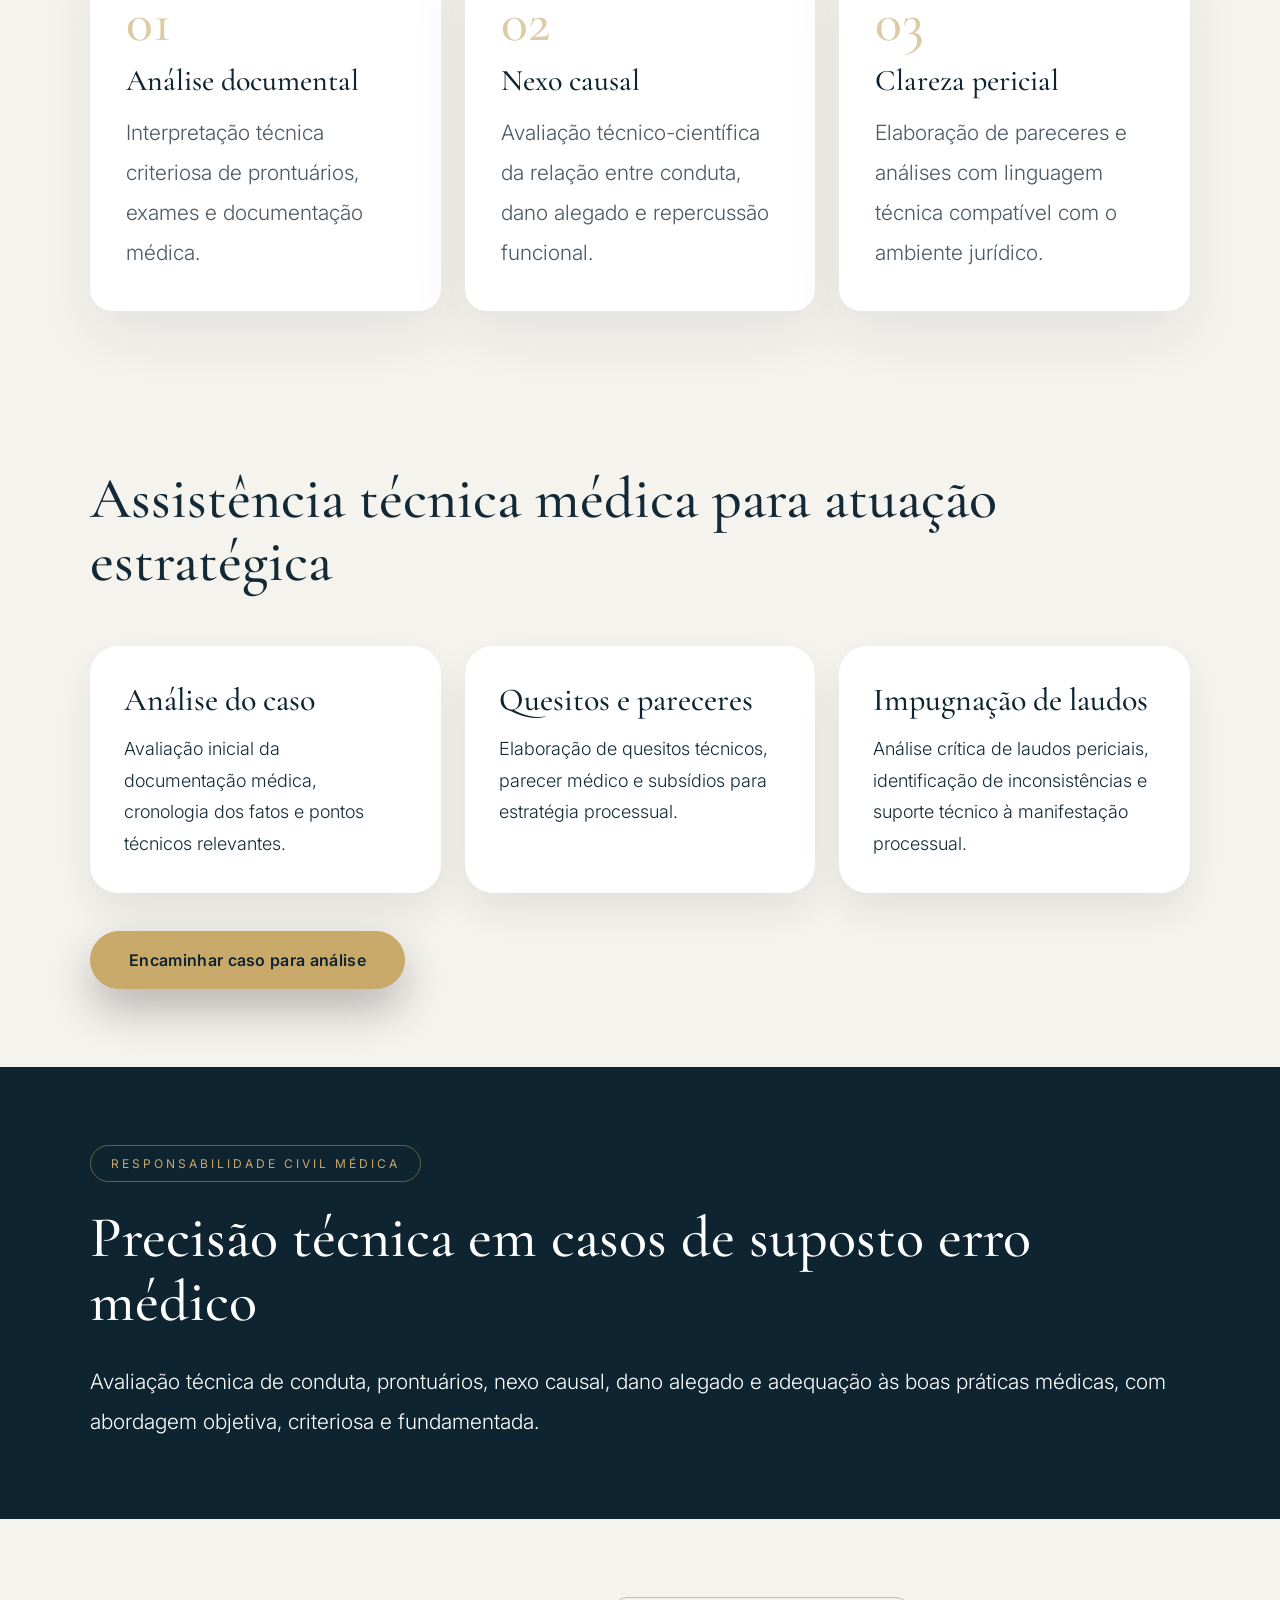
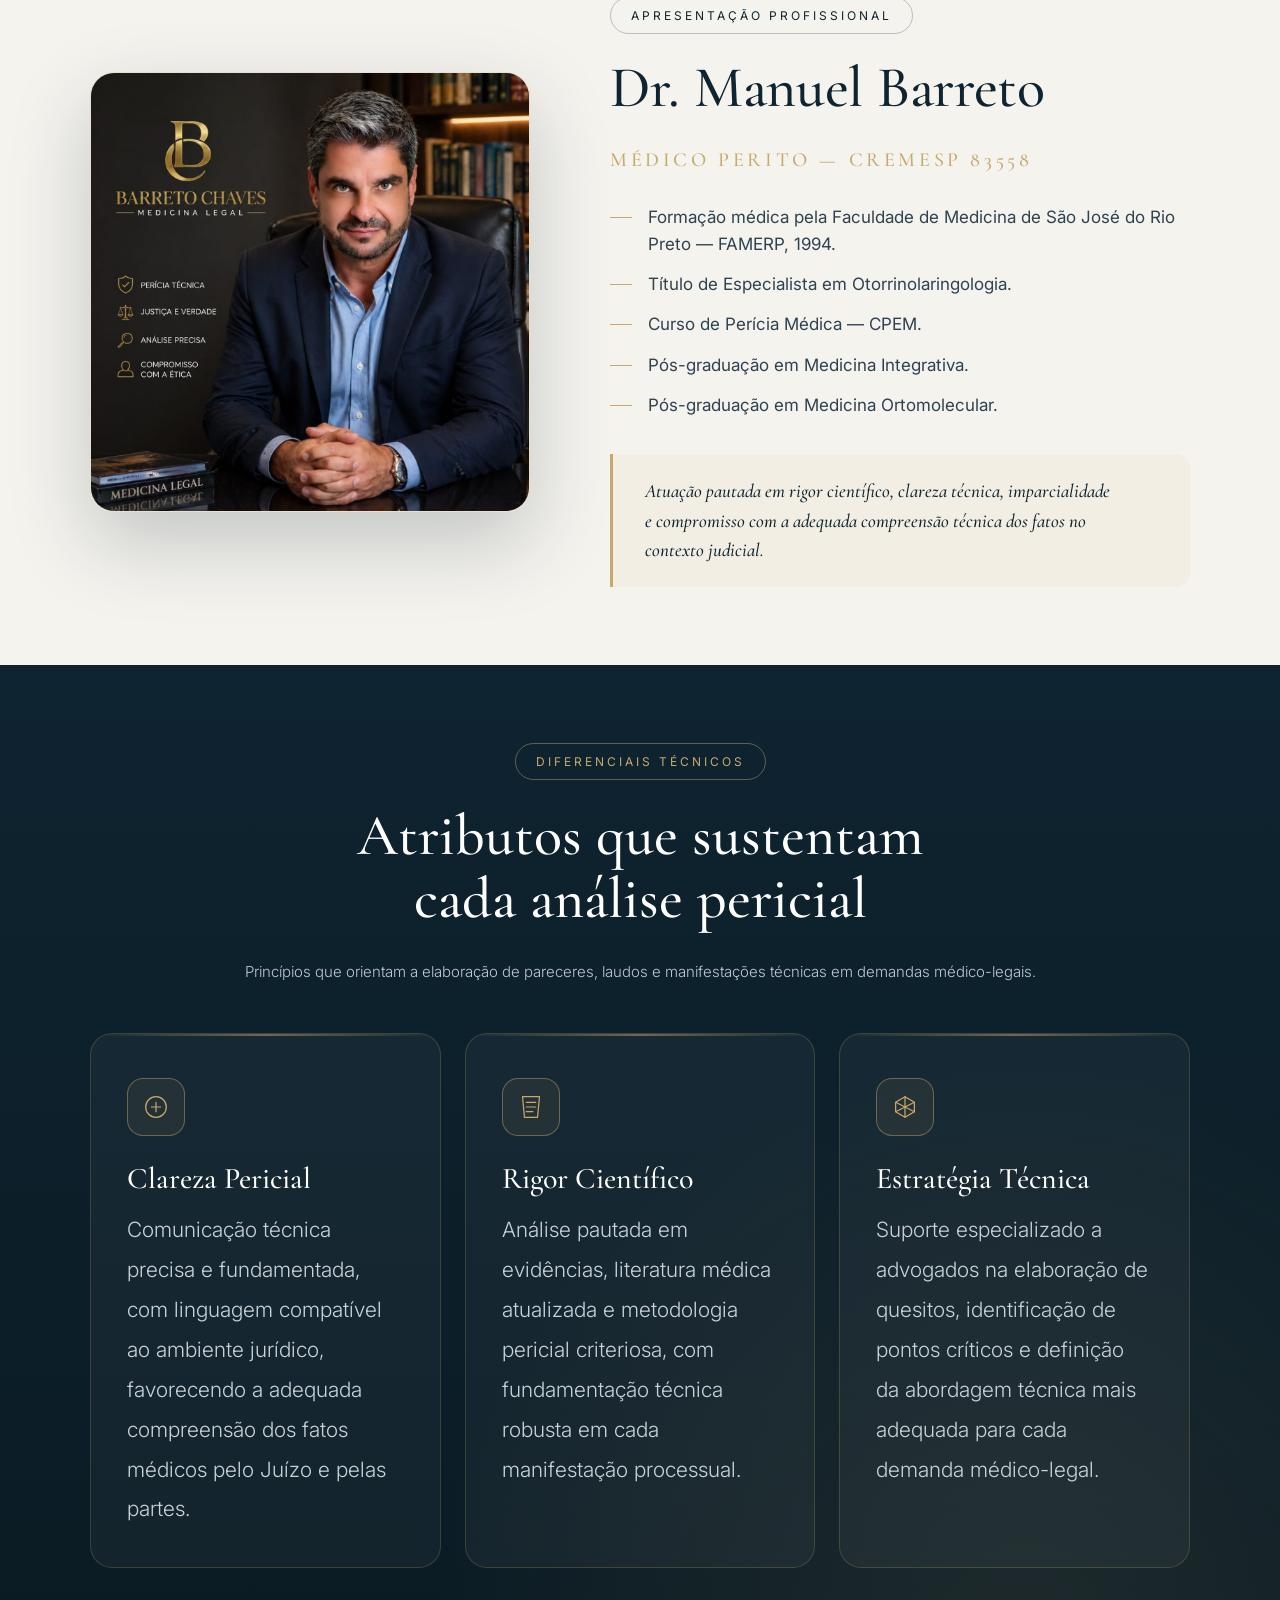
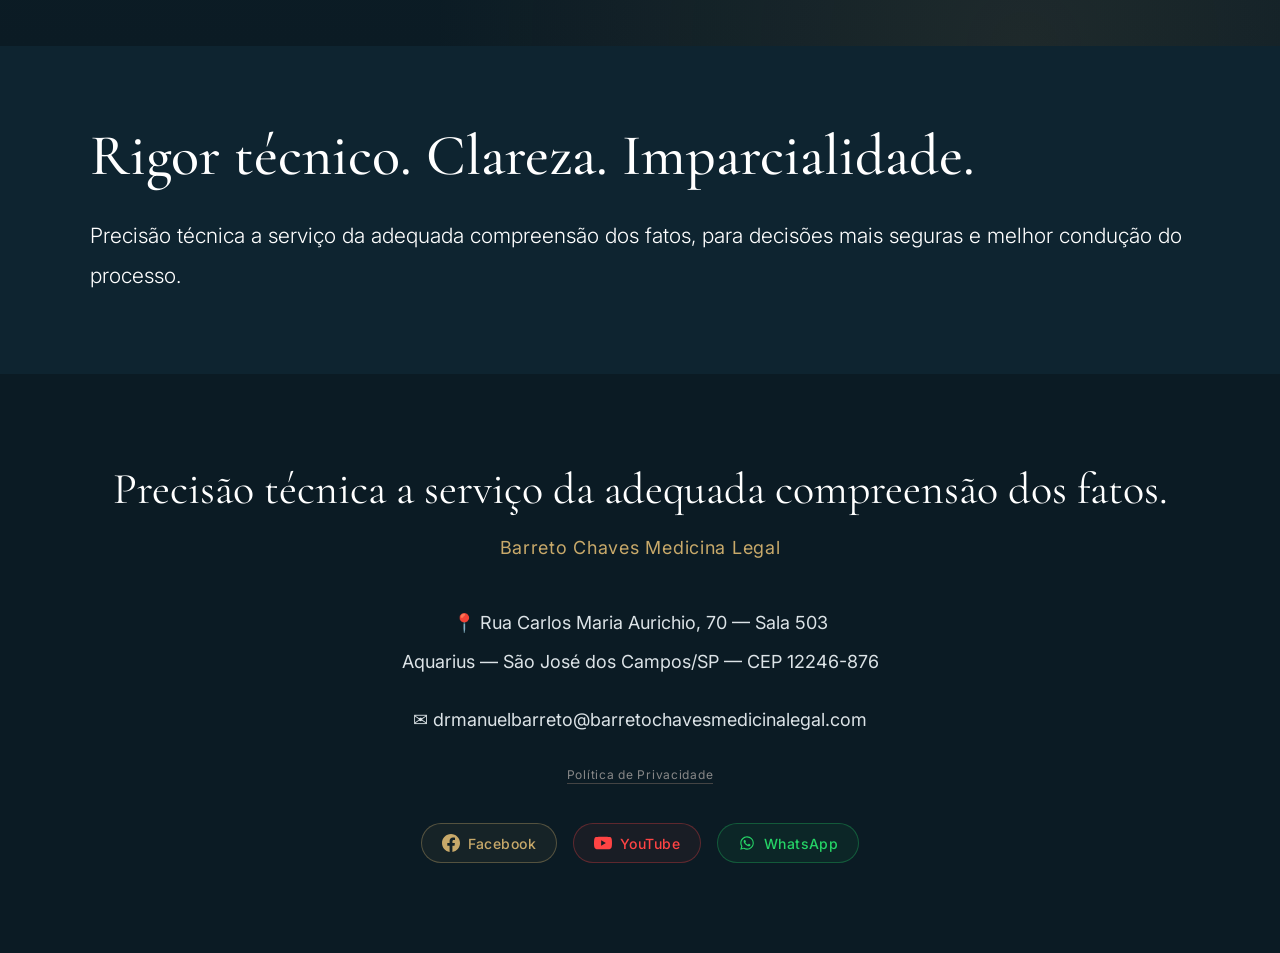
==== commit 5f0ae509: "configuracao para o ads" ====
--- a/index.html
+++ b/index.html
@@ -120,9 +120,14 @@
 
 <body>
 
-<div class="top-bar">
-  <a href="index.html" class="btn-site-oficial">SITE OFICIAL</a>
-</div>
+<header class="top-bar">
+  <nav class="topbar-nav">
+    <a href="assistencia-tecnica-medica.html">Assistência Técnica Médica</a>
+    <a href="erro-medico.html">Erro Médico</a>
+    <a href="parecer-tecnico-medico.html">Parecer Técnico Médico</a>
+  </nav>
+  <a href="https://wa.me/5512996662041" class="btn-site-oficial">Falar com Especialista</a>
+</header>
 
 <nav class="main-nav" aria-label="Navegação principal">
   <button class="nav-hamburger" id="navHamburger" aria-label="Abrir menu" aria-expanded="false">
@@ -491,6 +496,10 @@
 
   </div>
 
+  <div class="footer-policy">
+    <a href="politica-de-privacidade.html">Política de Privacidade</a>
+  </div>
+
   <div class="social-links">
     <a class="social-btn" href="https://www.facebook.com/manuel.b.chaves/" target="_blank" rel="noopener" aria-label="Facebook">
       <svg viewBox="0 0 24 24" fill="currentColor" xmlns="http://www.w3.org/2000/svg">
@@ -528,5 +537,21 @@
 
 <script src="js/index.js"></script>
 
+<!-- Google tag (gtag.js) — substituir AW-18177286407 pelo ID real após ativar a conta -->
+<script async src="https://www.googletagmanager.com/gtag/js?id=AW-18177286407"></script>
+<script>
+  window.dataLayer = window.dataLayer || [];
+  function gtag(){dataLayer.push(arguments);}
+  gtag('js', new Date());
+  gtag('config', 'AW-18177286407');
+</script>
+<script>
+document.querySelectorAll('a[href*="wa.me"]').forEach(function(el){
+  el.addEventListener('click', function(){
+    gtag('event', 'whatsapp_click', { event_category: 'contato' });
+  });
+});
+</script>
+
 </body>
 </html>
--- a/css/index.css
+++ b/css/index.css
@@ -1014,6 +1014,22 @@
   letter-spacing:0.04em;
 }
 
+.footer-policy {
+  margin-top: 24px;
+}
+
+.footer-policy a {
+  font-size: 12px;
+  color: #888;
+  text-decoration: none;
+  letter-spacing: .06em;
+  border-bottom: 1px solid #444;
+  padding-bottom: 1px;
+  transition: color .2s;
+}
+
+.footer-policy a:hover { color: #bbb; }
+
 .contact-block {
   margin-top:45px;
   color:#DCE3E7;
@@ -1119,6 +1135,8 @@
 }
 
 @media(max-width:1100px) {
+  .topbar-nav { display: none; }
+
   .back-to-top {
     bottom:24px;
     right:20px;
@@ -1401,9 +1419,31 @@
   padding: 0 24px;
   display: flex;
   align-items: center;
-  justify-content: flex-end;
+  justify-content: space-between;
   border-bottom: 1px solid rgba(200,169,106,.2);
-}
+  gap: 16px;
+}
+
+.topbar-nav {
+  display: flex;
+  align-items: center;
+  gap: 4px;
+}
+
+.topbar-nav a {
+  color: rgba(255,255,255,.62);
+  text-decoration: none;
+  font-size: .72rem;
+  font-weight: 500;
+  letter-spacing: .09em;
+  text-transform: uppercase;
+  padding: 5px 11px;
+  border-radius: 2px;
+  transition: color .2s;
+  white-space: nowrap;
+}
+
+.topbar-nav a:hover { color: var(--gold); }
 
 .btn-site-oficial {
   display: inline-block;
@@ -1515,3 +1555,49 @@
   .whats-icon { width: 28px; height: 28px; }
 }
 
+/* ===================== SEÇÃO DE VÍDEO ===================== */
+.video-section {
+  text-align: center;
+  background:
+    radial-gradient(circle at 50% 0%, rgba(200,169,106,0.10), transparent 50%),
+    linear-gradient(to bottom, var(--petrol2), var(--petrol));
+}
+
+.video-section .tag {
+  border-color: rgba(200,169,106,0.45);
+  color: var(--gold);
+  margin-bottom: 20px;
+}
+
+.video-section h2 {
+  font-family: 'Cormorant Garamond', serif;
+  font-size: clamp(28px, 3vw, 44px);
+  line-height: 1.15;
+  color: white;
+  margin: 0 0 40px;
+  font-weight: 500;
+  max-width: 700px;
+  margin-left: auto;
+  margin-right: auto;
+}
+
+.video-frame {
+  position: relative;
+  width: min(320px, 80vw);
+  aspect-ratio: 9 / 16;
+  margin: 0 auto;
+  border-radius: 22px;
+  overflow: hidden;
+  border: 1px solid rgba(200,169,106,0.35);
+  box-shadow:
+    0 0 0 10px rgba(200,169,106,0.05),
+    0 32px 80px rgba(0,0,0,0.60);
+}
+
+.video-frame > div,
+.video-frame iframe {
+  width: 100%;
+  height: 100%;
+  display: block;
+}
+
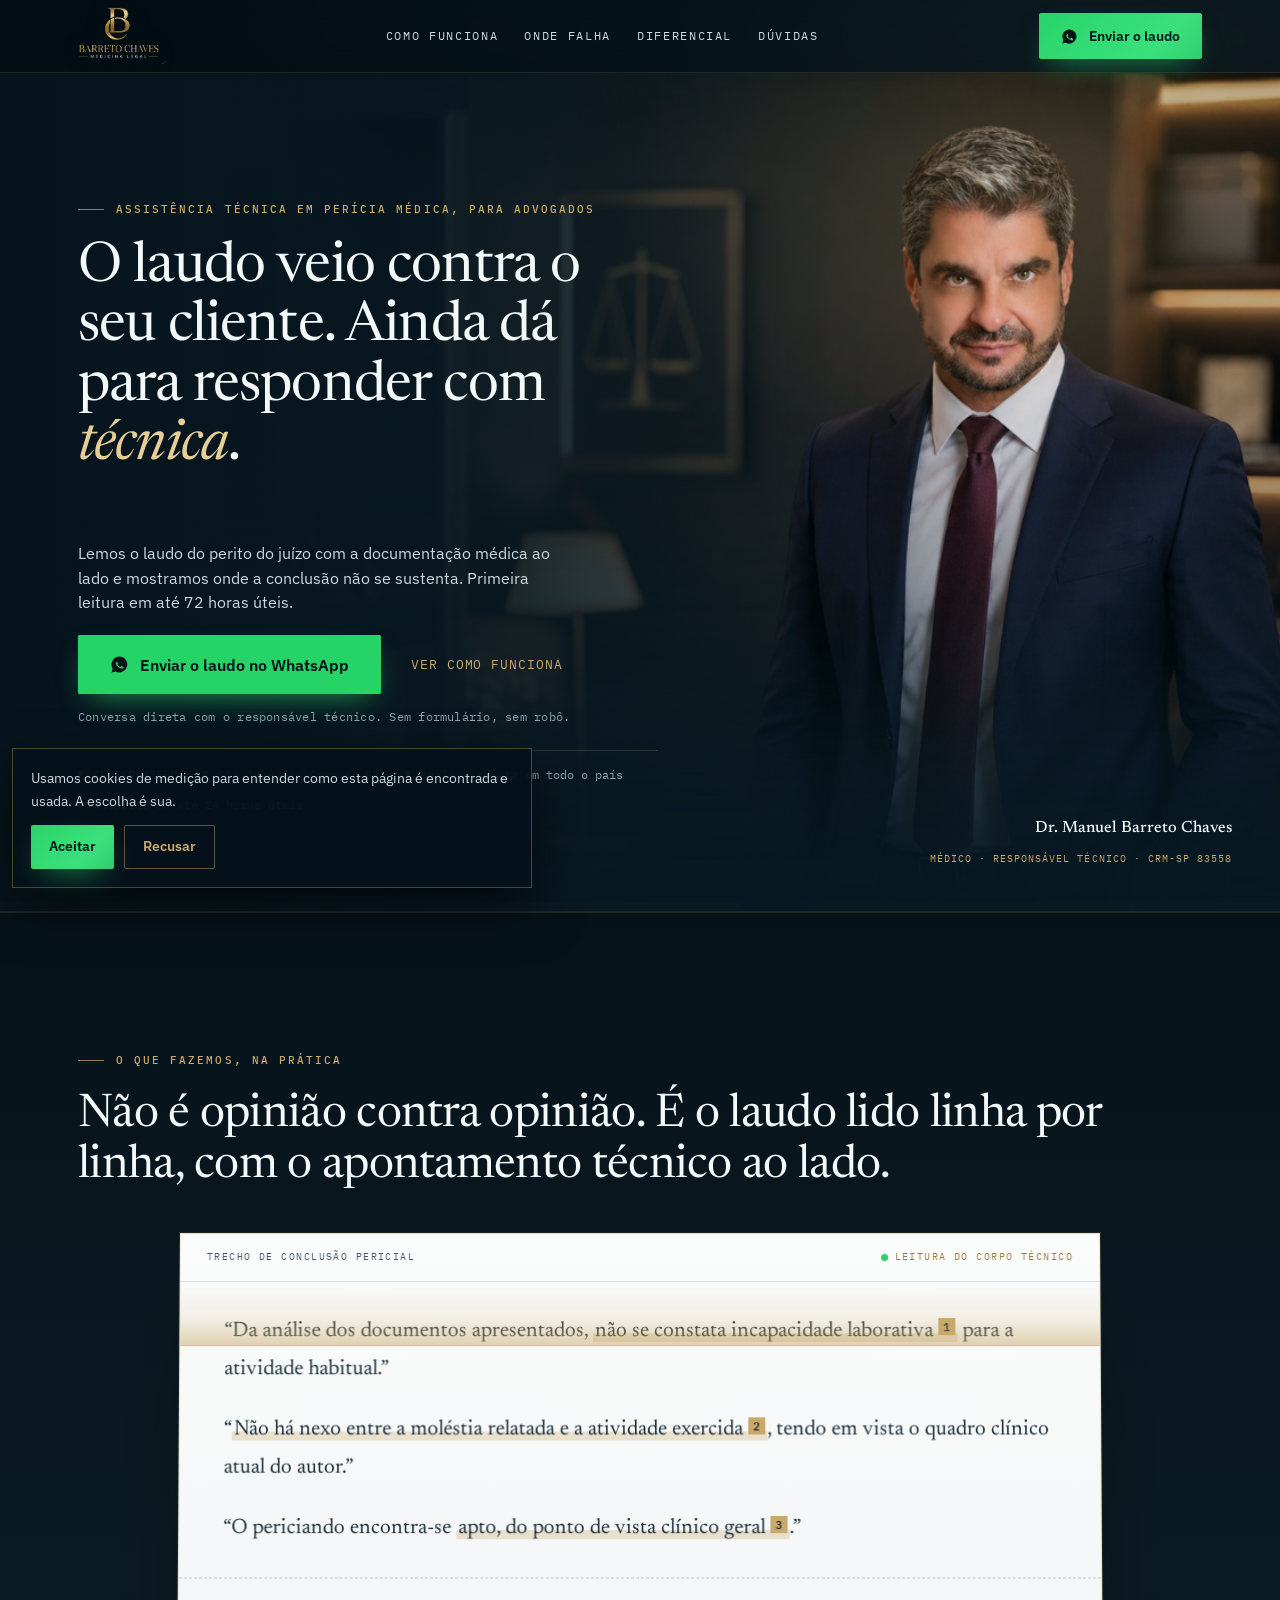
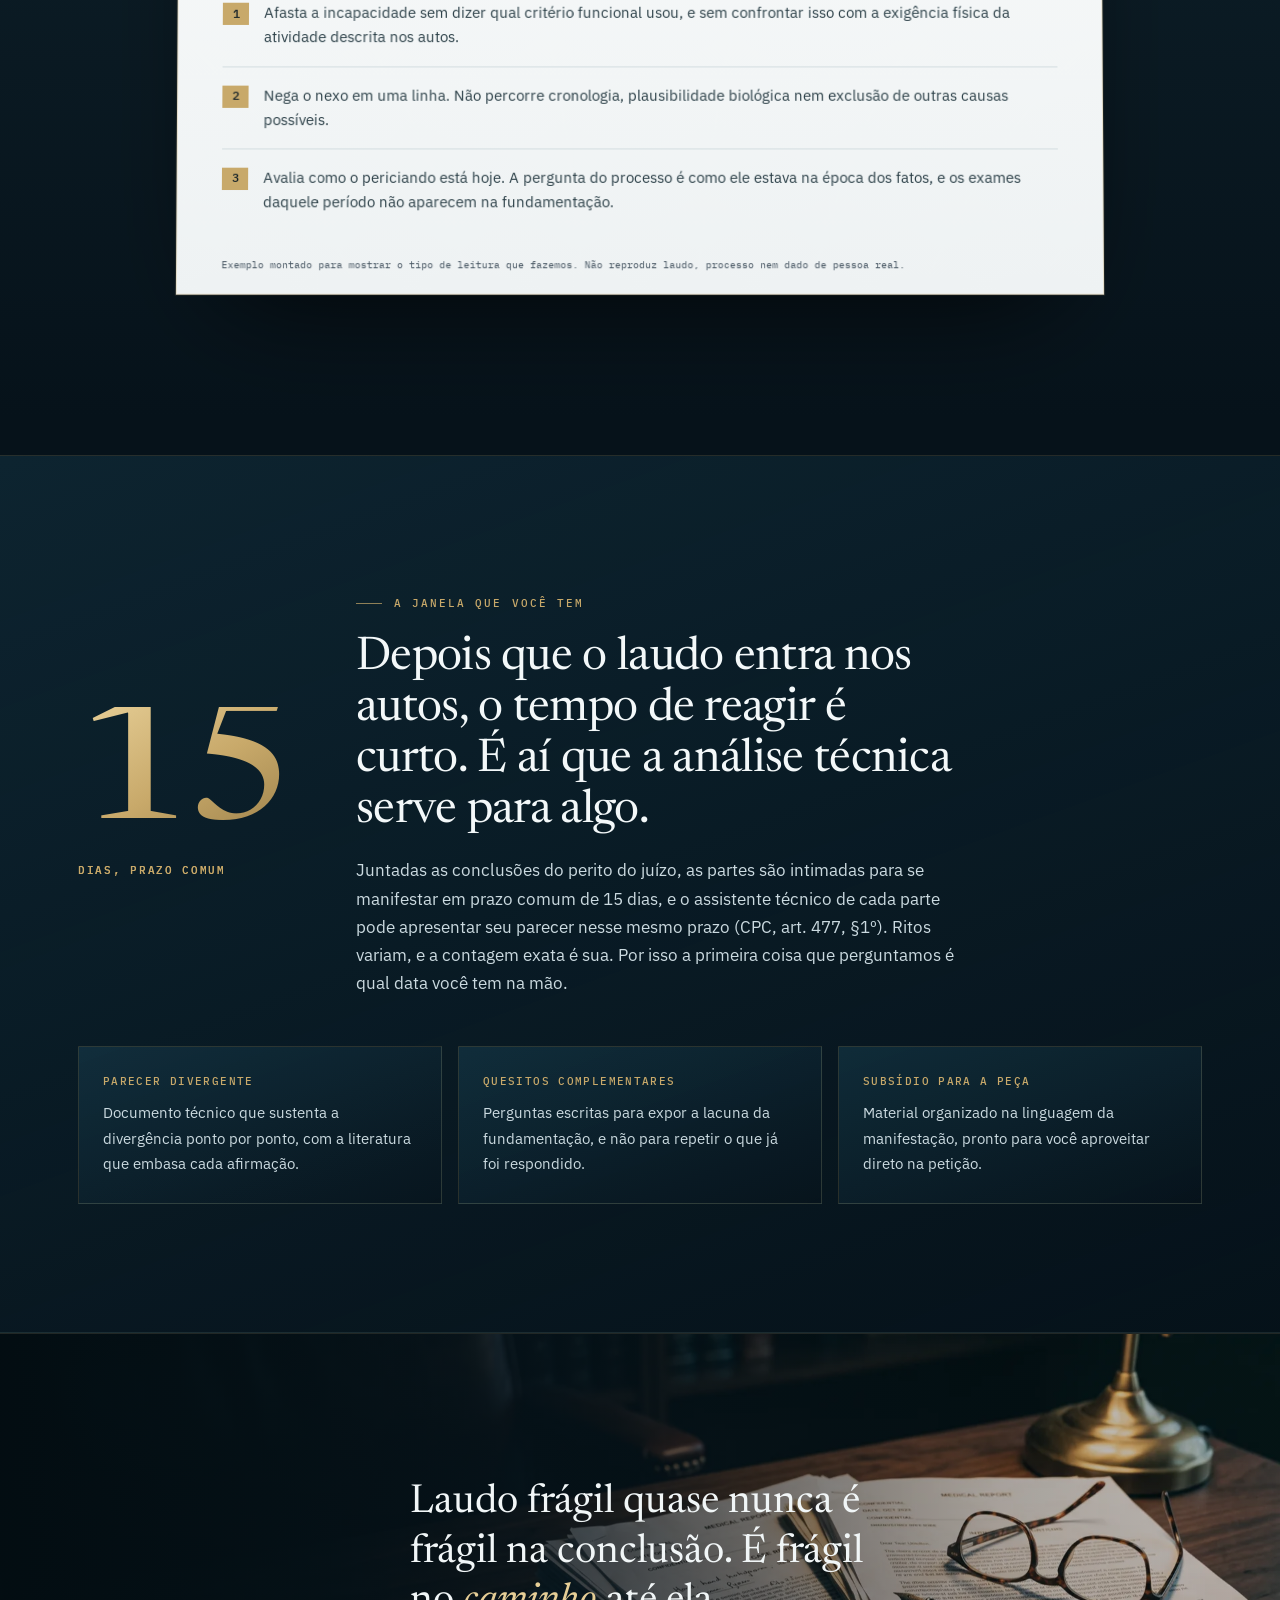
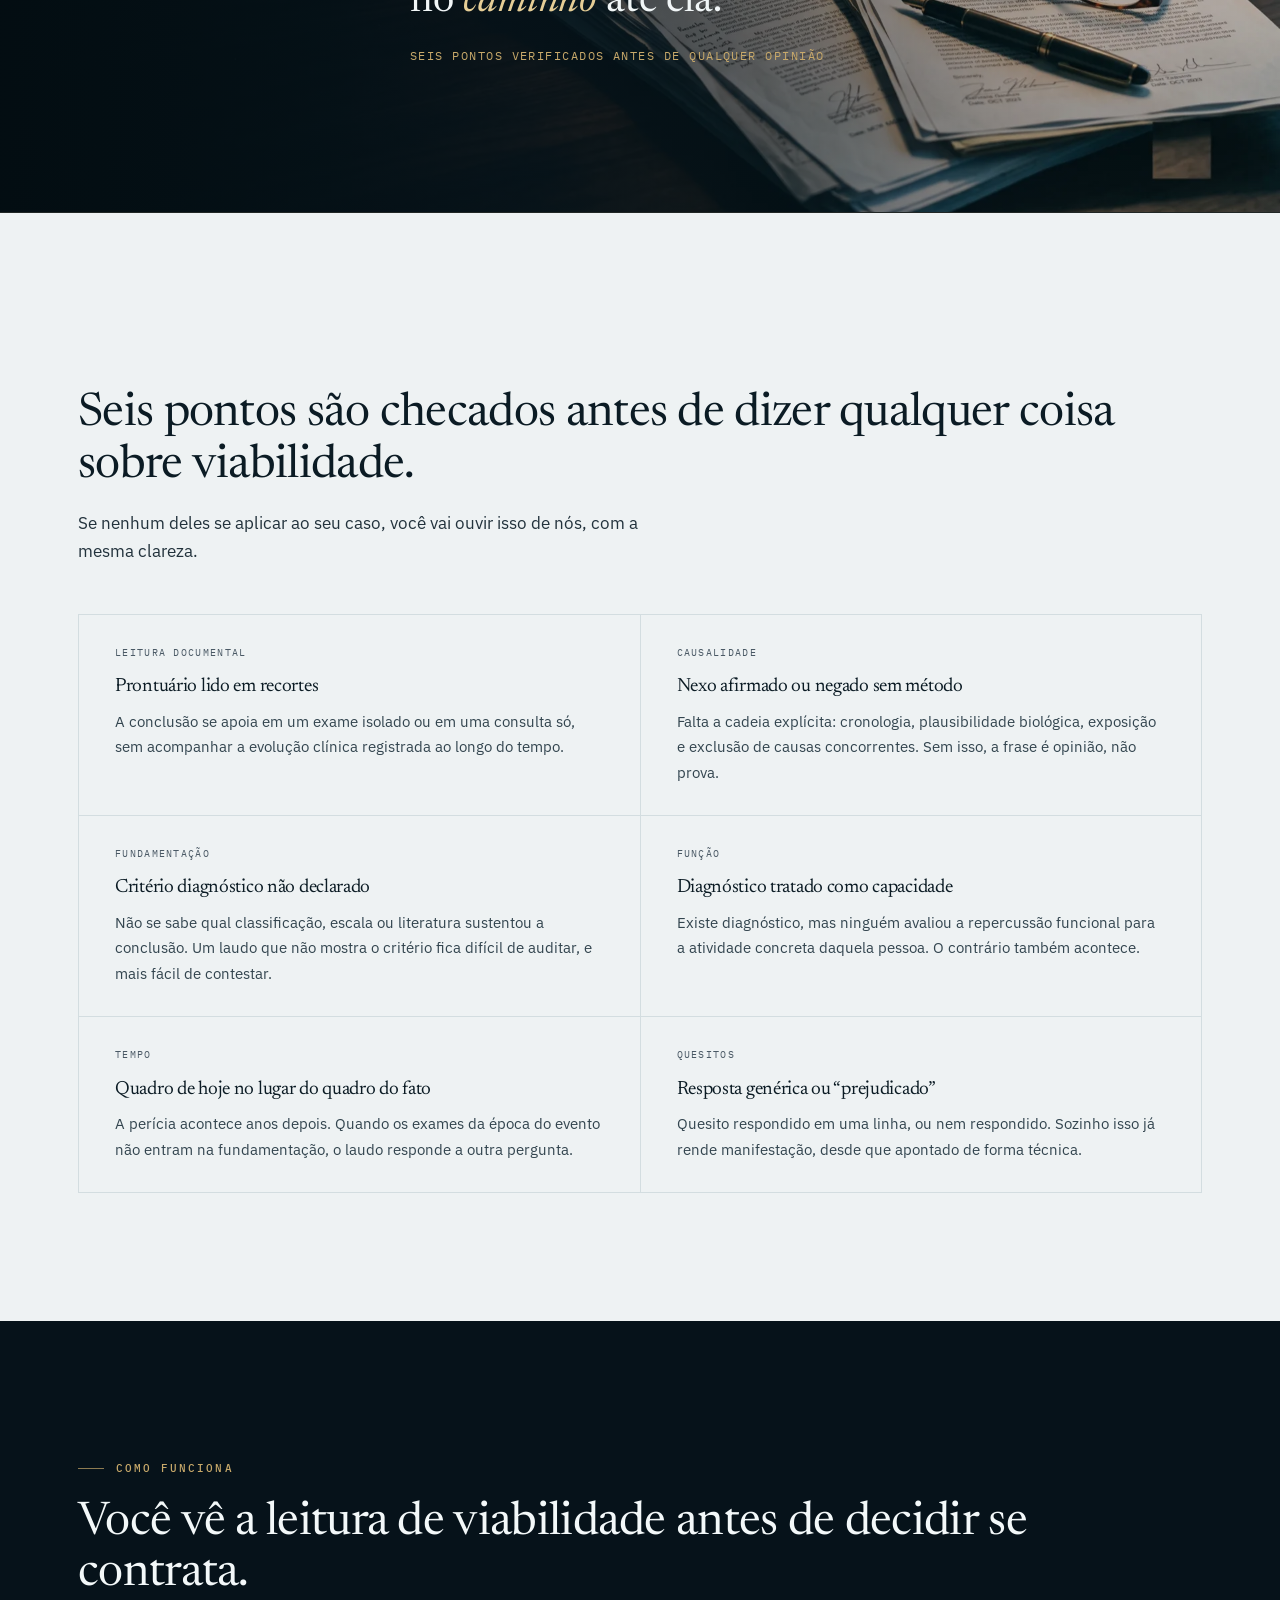
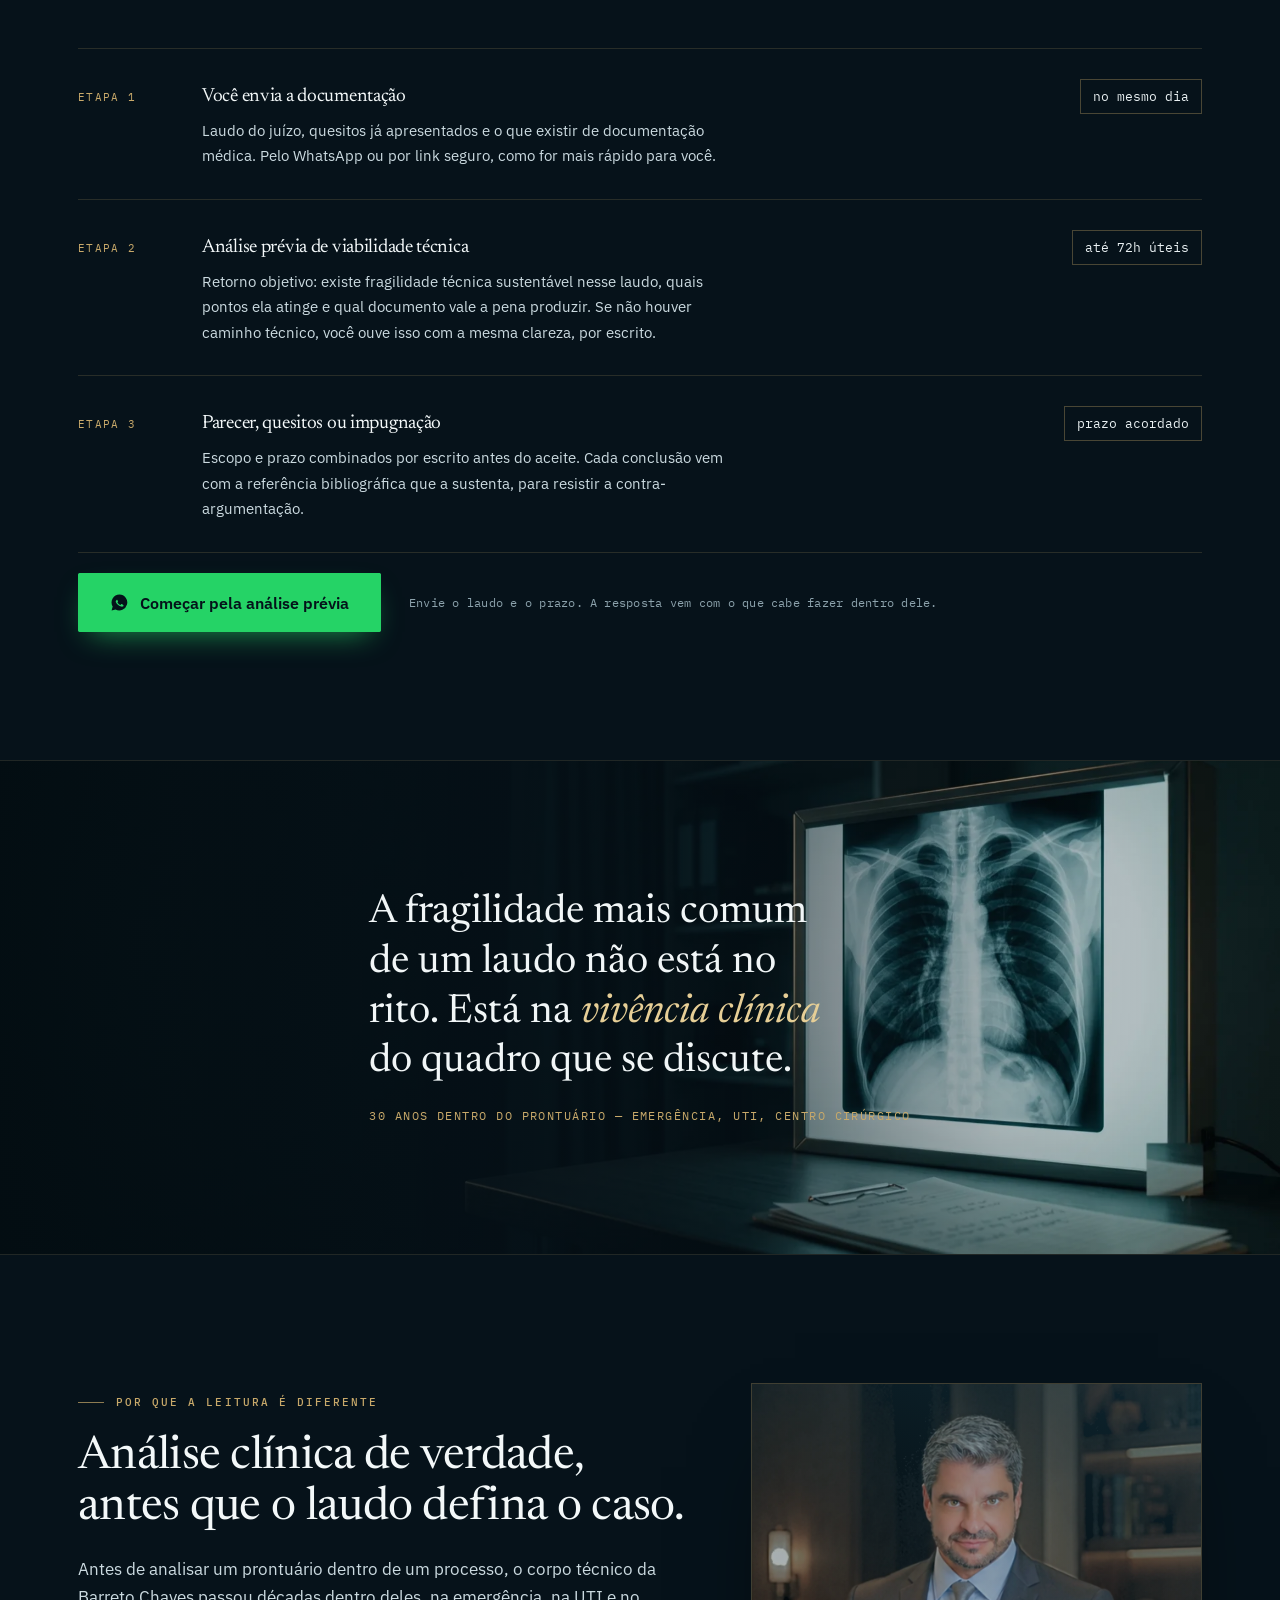
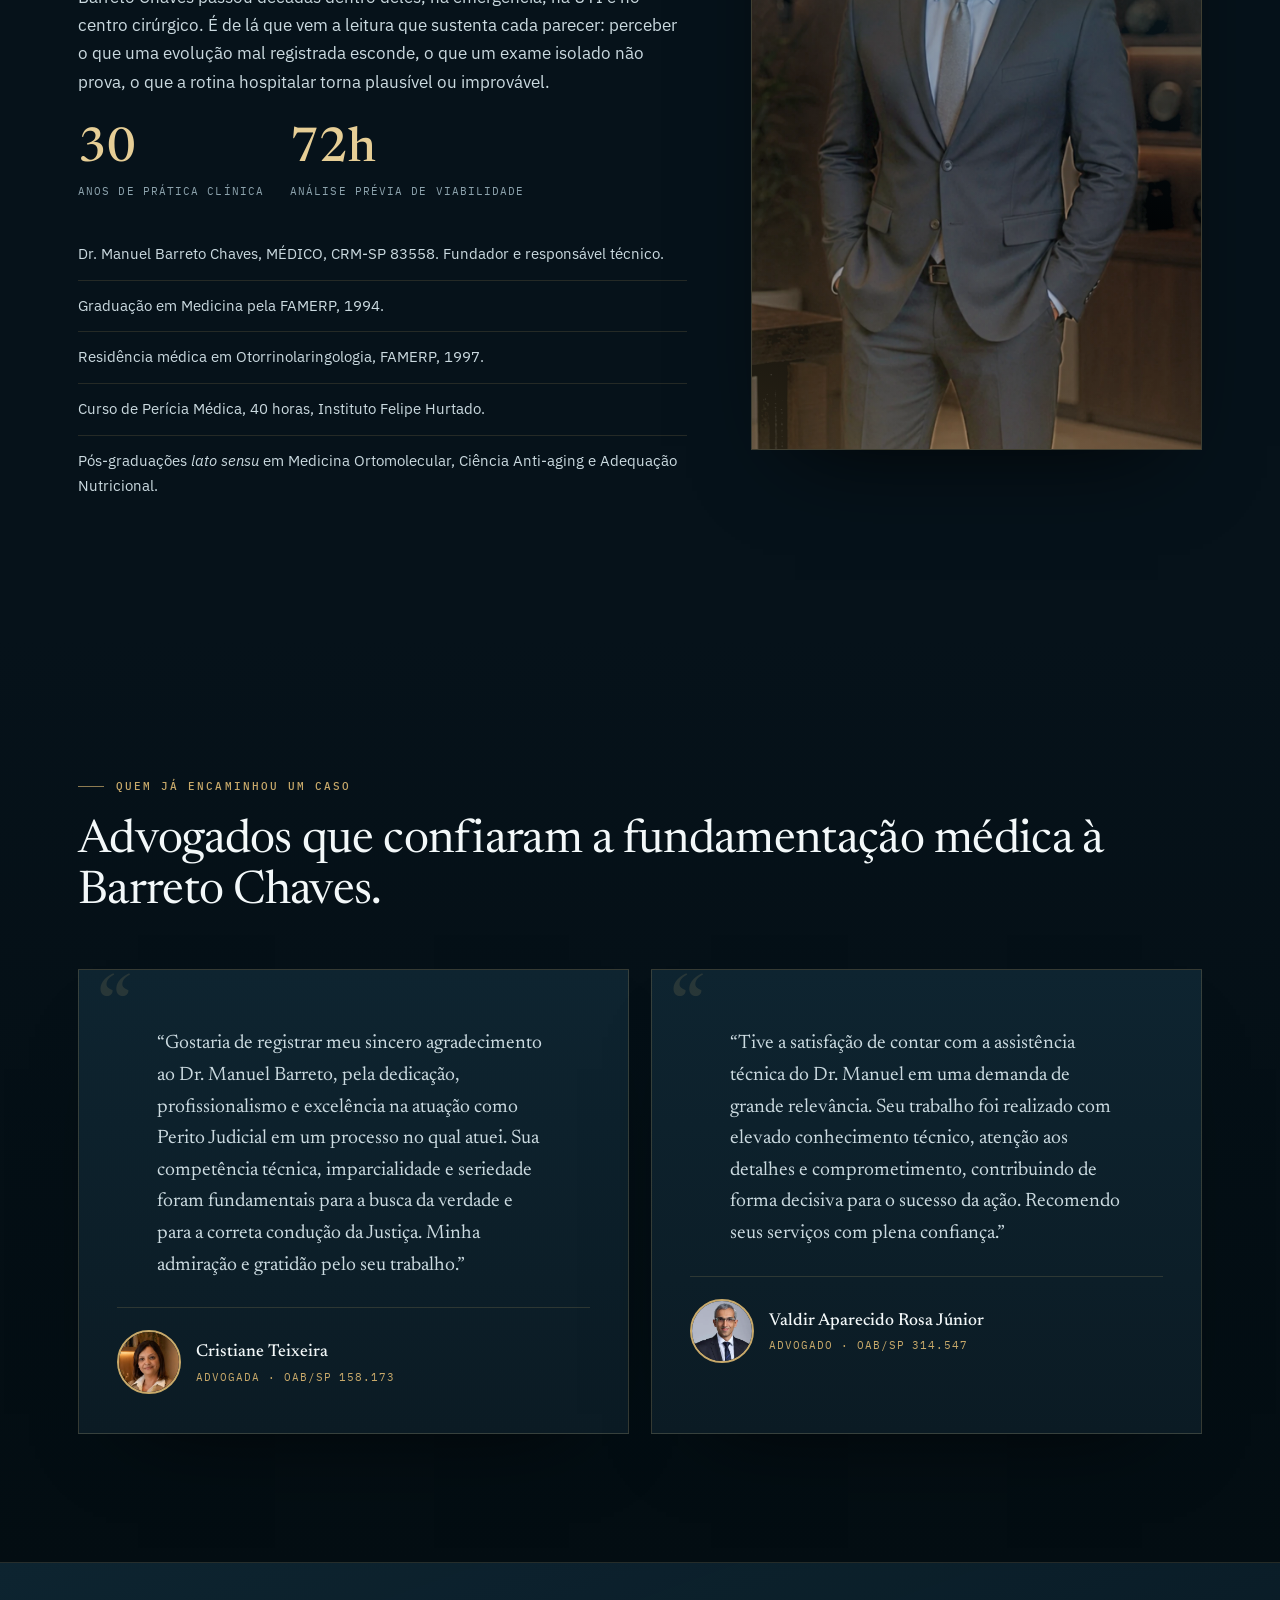
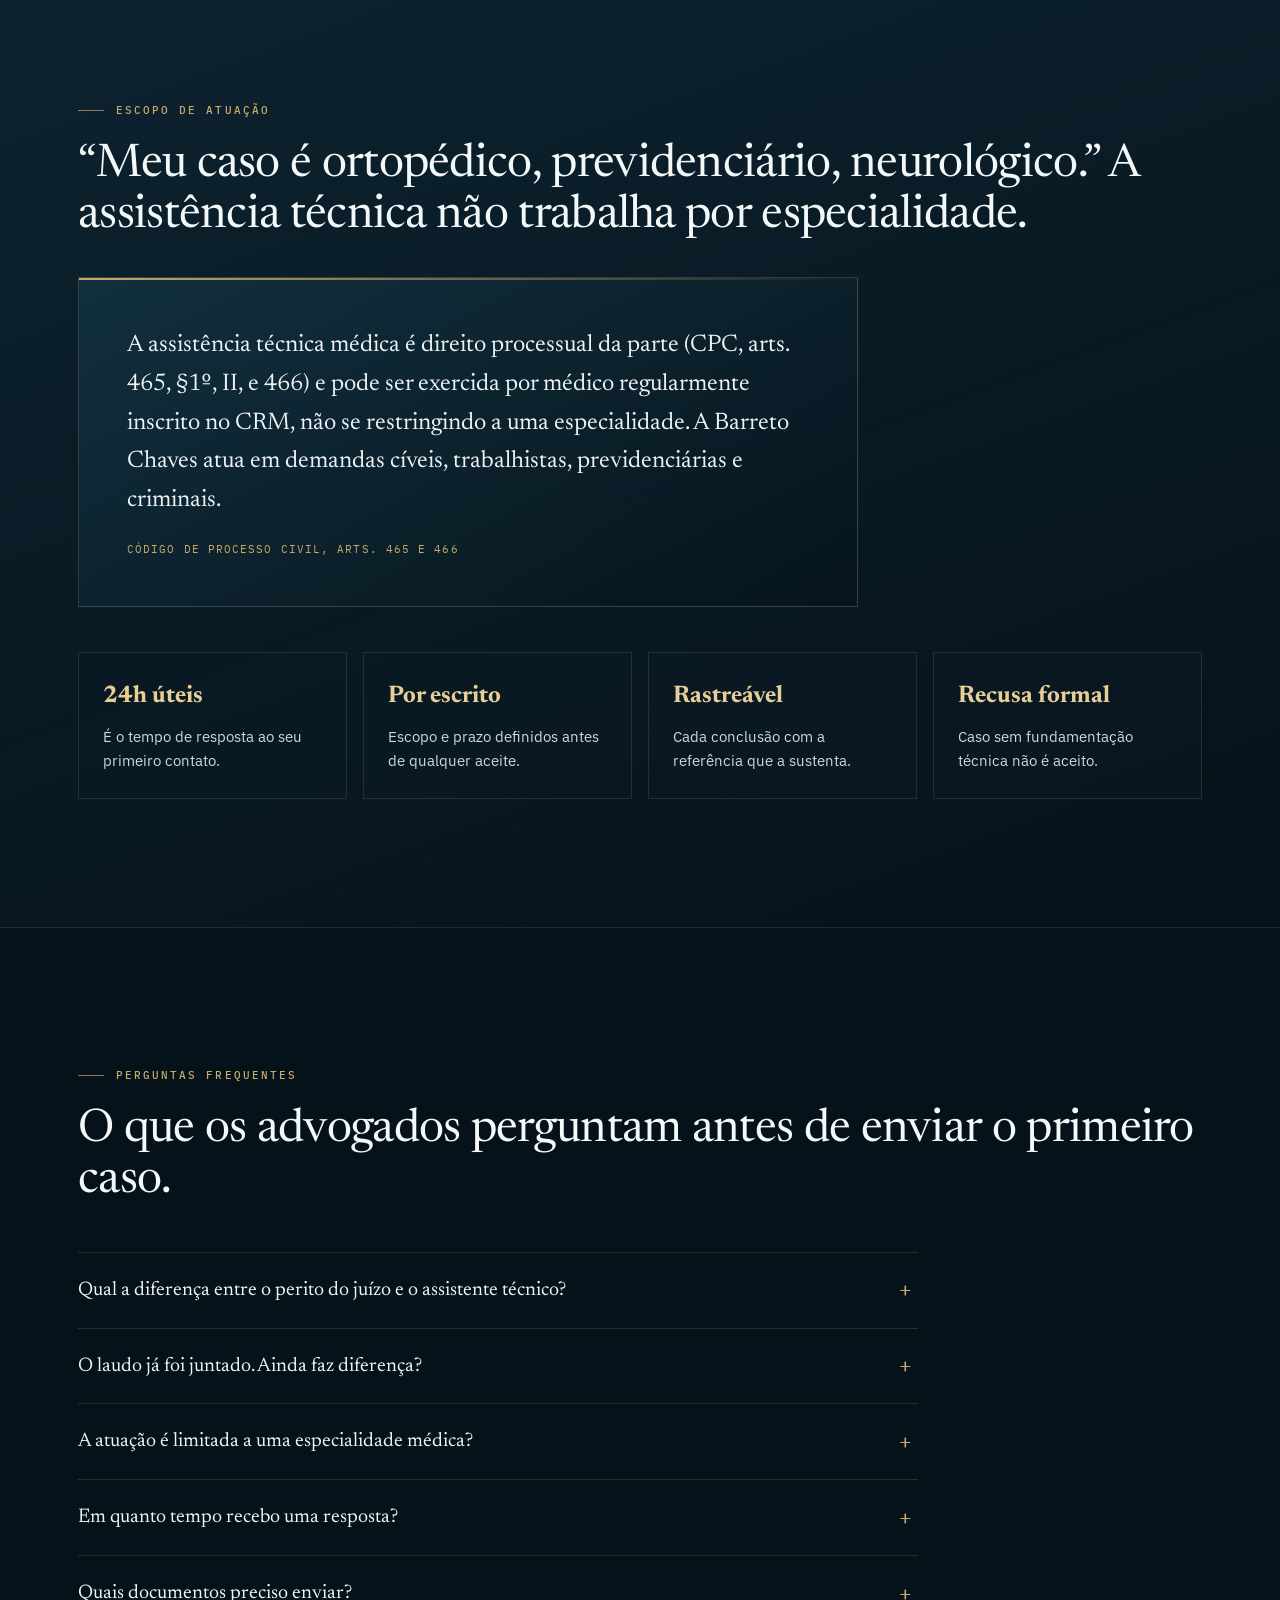
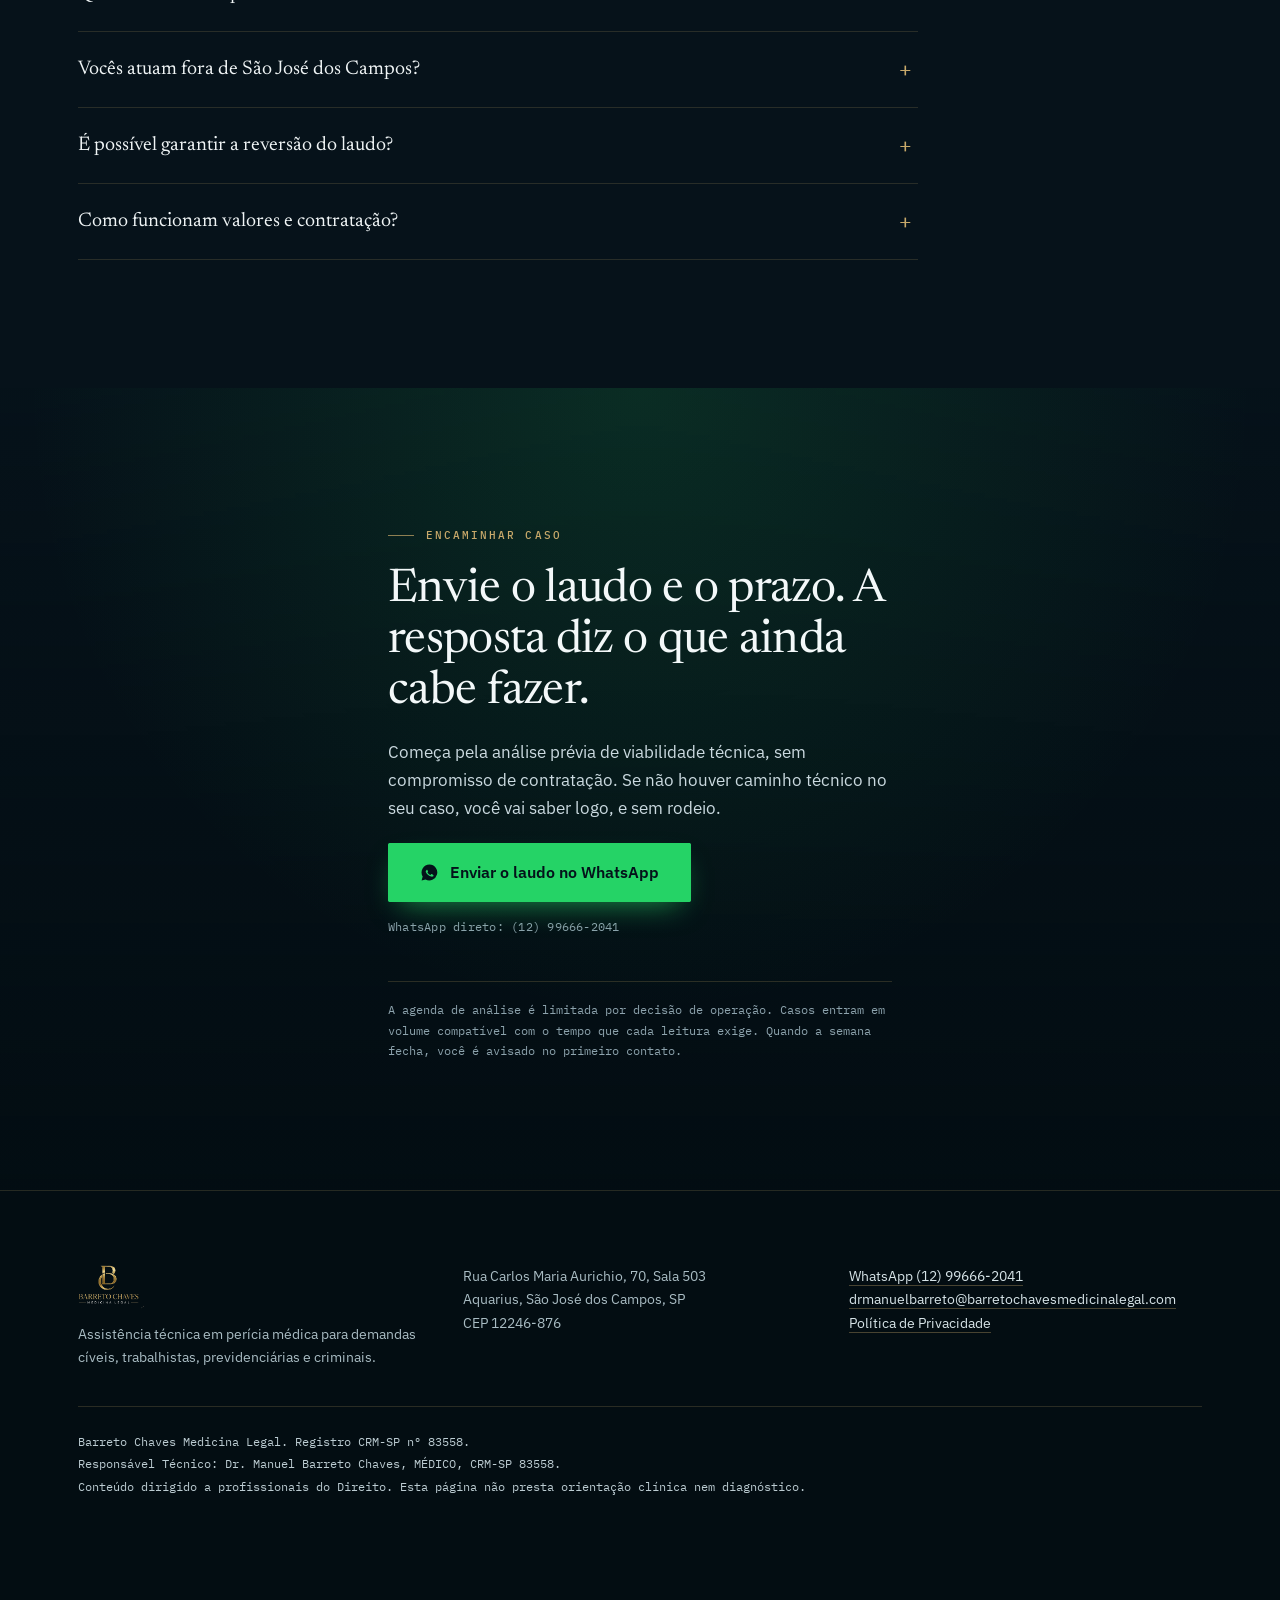
==== commit 8902c1ce: "Add files via upload" ====
--- a/index.html
+++ b/index.html
@@ -1,557 +1,986 @@
-﻿<!DOCTYPE html>
-<html lang="pt-br">
+<!DOCTYPE html>
+<html lang="pt-BR">
 <head>
-<meta charset="UTF-8">
-<meta name="viewport" content="width=device-width, initial-scale=1.0">
-
-<title>Barreto Chaves Medicina Legal | Perícia Médica e Assistência Técnica</title>
-
-<meta name="description" content="Assistência Técnica e Perícia Médica especializada para demandas judiciais. Pareceres técnicos, análise pericial e suporte estratégico com rigor científico. Dr. Manuel Barreto — CREMESP 83558.">
-<meta name="robots" content="index, follow">
-<meta name="google-site-verification" content="lU4fkDzZTom4ZbcM4dsgF1DwLamJExElgrS8YCEdbi8" />
-
+<meta charset="utf-8">
+<meta name="viewport" content="width=device-width, initial-scale=1">
+<title>Impugnação de laudo pericial médico | Assistência técnica para advogados</title>
+<meta name="description" content="Análise crítica do laudo do perito do juízo para advogados. Parecer técnico, quesitos e subsídios para impugnação. Retorno da análise prévia em até 72 horas úteis. CRM-SP 83558.">
+<link rel="canonical" href="https://barretochavesmedicinalegal.com/impugnacao-de-laudo-pericial">
+<meta name="robots" content="noindex, nofollow">
 <meta property="og:type" content="website">
-<meta property="og:title" content="Barreto Chaves Medicina Legal | Perícia Médica e Assistência Técnica">
-<meta property="og:description" content="Assistência Técnica e Perícia Médica especializada para demandas judiciais. Pareceres técnicos, análise pericial e suporte estratégico com rigor científico.">
-<meta property="og:image" content="https://barretochavesmedicinalegal.com/imagens/foto-doutor.png">
-<meta property="og:url" content="https://barretochavesmedicinalegal.com/">
 <meta property="og:locale" content="pt_BR">
-
-<link rel="canonical" href="https://barretochavesmedicinalegal.com/">
-
-<meta name="twitter:card" content="summary_large_image">
-<meta name="twitter:title" content="Barreto Chaves Medicina Legal | Perícia Médica e Assistência Técnica">
-<meta name="twitter:description" content="Assistência Técnica e Perícia Médica especializada para demandas judiciais. Pareceres técnicos, análise pericial e suporte estratégico com rigor científico.">
-<meta name="twitter:image" content="https://barretochavesmedicinalegal.com/imagens/foto-doutor.png">
+<meta property="og:title" content="Impugnação de laudo pericial médico. Assistência técnica para advogados.">
+<meta property="og:description" content="Lemos o laudo do juízo linha por linha e apontamos onde a conclusão não se sustenta. Análise prévia em até 72 horas úteis.">
+<meta property="og:url" content="https://barretochavesmedicinalegal.com/impugnacao-de-laudo-pericial">
+<meta name="theme-color" content="#06121A">
+
+<!--
+================================================================================
+LP-01 v3 · Dossiê Forense · /impugnacao-de-laudo-pericial · Barreto Chaves Medicina Legal
+Direção de arte: cinematográfica/forense. Foto real do RT em duotone. Documento
+anotado como peça viva (linha de scan + notas que se desenham). Bandas entre seções.
+Motion: vanilla JS (sem lib). prefers-reduced-motion desliga tudo. LCP = H1 texto.
+
+SUBSTITUIR ANTES DE PUBLICAR (busque por "[["):
+  [[ROTULO_CONVERSAO]]  rótulo de conversão do Google Ads (AW-18177286407/xxxx)
+  [[GA4_ID]]            ID de medição GA4
+  [[CRM_PJ]]            registro da PJ no CRM-SP (Res. CFM 2.336/2023, art. 5º)
+================================================================================
+-->
+
+<script>
+window.dataLayer = window.dataLayer || [];
+function gtag(){dataLayer.push(arguments);}
+gtag('consent','default',{
+  ad_storage:'denied', ad_user_data:'denied', ad_personalization:'denied',
+  analytics_storage:'denied', functionality_storage:'granted',
+  security_storage:'granted', wait_for_update:500
+});
+gtag('set','url_passthrough', true);
+gtag('set','ads_data_redaction', true);
+</script>
+
+<!-- Google Tag Manager -->
+<script>(function(w,d,s,l,i){w[l]=w[l]||[];w[l].push({'gtm.start':
+new Date().getTime(),event:'gtm.js'});var f=d.getElementsByTagName(s)[0],
+j=d.createElement(s),dl=l!='dataLayer'?'&l='+l:'';j.async=true;j.src=
+'https://www.googletagmanager.com/gtm.js?id='+i+dl;f.parentNode.insertBefore(j,f);
+})(window,document,'script','dataLayer','GTM-WVF89DW4');</script>
+<!-- End Google Tag Manager -->
+<!-- [PREVIEW] tracking desligado -->
+<script>
+/* preview */
+/* preview: config Ads desligado */
+/* preview: GA4 desligado */
+</script>
 
 <link rel="preconnect" href="https://fonts.googleapis.com">
-<link href="https://fonts.googleapis.com/css2?family=Cormorant+Garamond:wght@400;500;600&family=Inter:wght@300;400;500;600&display=swap" rel="stylesheet">
-<link rel="icon" type="image/png" href="imagens/favicon.png">
-<link rel="stylesheet" href="css/index.css">
+<link rel="preconnect" href="https://fonts.gstatic.com" crossorigin>
+<link href="https://fonts.googleapis.com/css2?family=Newsreader:ital,opsz,wght@0,6..72,400;0,6..72,500;0,6..72,600;1,6..72,400&family=IBM+Plex+Sans:wght@400;500;600&family=IBM+Plex+Mono:wght@400;500&display=swap" rel="stylesheet">
+
+<style>
+/* ============================================================
+   1. TOKENS
+   ============================================================ */
+:root{
+  --abyss:#030D12;
+  --deep:#06121A;
+  --ink:#0B1B24;
+  --ink-2:#0E2430;
+  --ink-3:#143646;
+  --ink-4:#1C4A5E;
+
+  --paper:#EEF2F3;
+  --paper-2:#F8FAFA;
+  --line:#D3DDE0;
+  --line-2:#BFCACE;
+
+  --text-d:#CBDAE0;
+  --text-d-soft:#8DA3AD;
+  --text-l:#22323C;
+  --muted:#4A5965;
+
+  --mark:#C8A96A;
+  --mark-2:#E6CE96;
+  --mark-deep:#9A7C42;
+  --mark-wash:rgba(200,169,106,.30);
+
+  --wa:#25D366;
+  --wa-deep:#12A150;
+
+  --f-display:"Newsreader",Georgia,"Times New Roman",serif;
+  --f-body:"IBM Plex Sans",system-ui,-apple-system,Segoe UI,sans-serif;
+  --f-data:"IBM Plex Mono",ui-monospace,SFMono-Regular,Menlo,monospace;
+
+  --measure:60ch;
+  --gut:clamp(20px,5vw,48px);
+  --ease:cubic-bezier(.22,.68,.24,1);
+  --maxw:1220px;
+}
+*,*::before,*::after{box-sizing:border-box}
+html{-webkit-text-size-adjust:100%;scroll-behavior:smooth}
+body{
+  margin:0;background:var(--deep);color:var(--text-d);
+  font-family:var(--f-body);font-size:17px;line-height:1.66;
+  -webkit-font-smoothing:antialiased;overflow-x:hidden
+}
+img{max-width:100%;height:auto;display:block}
+a{color:inherit}
+h1,h2,h3{font-family:var(--f-display);font-weight:400;letter-spacing:-.015em;margin:0;color:#F3F8F9}
+h1{font-size:clamp(1.95rem,4.5vw,3.5rem);line-height:1.06}
+h2{font-size:clamp(1.7rem,3.8vw,2.9rem);line-height:1.1}
+h3{font-size:1.2rem;line-height:1.3}
+p{margin:0 0 1.05em}
+p:last-child{margin-bottom:0}
+strong{font-weight:600;color:#EAF1F3}
+em{font-style:italic}
+
+.skip{position:absolute;left:-9999px}
+.skip:focus{left:12px;top:12px;z-index:99;background:var(--wa);color:#04121A;padding:12px 16px;font-weight:600}
+:focus-visible{outline:2px solid var(--wa);outline-offset:3px}
+.wrap{max-width:var(--maxw);margin:0 auto;padding:0 var(--gut);position:relative}
+.meas{max-width:var(--measure)}
+.tag{
+  font-family:var(--f-data);font-size:.71rem;font-weight:500;letter-spacing:.18em;
+  text-transform:uppercase;color:var(--mark);margin:0 0 1.25rem;display:inline-flex;align-items:center;gap:12px
+}
+.tag::before{content:"";width:26px;height:1px;background:var(--mark);opacity:.7}
+
+/* ============================================================
+   2. FUNDO CINEMÁTICO — luz que respira + grão
+   ============================================================ */
+.aura{position:fixed;inset:0;z-index:-2;pointer-events:none;background:
+  radial-gradient(120% 82% at 82% -8%, rgba(28,74,94,.55) 0%, transparent 56%),
+  radial-gradient(70% 60% at 96% 4%, rgba(200,169,106,.14) 0%, transparent 52%),
+  radial-gradient(100% 92% at 20% 108%, rgba(20,54,70,.42) 0%, transparent 60%),
+  var(--deep)}
+.aura::after{
+  content:"";position:absolute;inset:-20%;
+  background:radial-gradient(42% 42% at 72% 30%, rgba(200,169,106,.12), transparent 60%),
+             radial-gradient(40% 40% at 28% 70%, rgba(28,74,94,.42), transparent 65%);
+  animation:drift 28s var(--ease) infinite alternate
+}
+@keyframes drift{0%{transform:translate3d(0,0,0) scale(1)}100%{transform:translate3d(4%,-3%,0) scale(1.14)}}
+.grain{position:fixed;inset:0;z-index:-1;pointer-events:none;opacity:.05;
+  background-image:radial-gradient(#ffffff 1px, transparent 1px);background-size:3px 3px}
+
+/* ============================================================
+   3. BOTÕES
+   ============================================================ */
+.btn{
+  position:relative;display:inline-flex;align-items:center;gap:11px;isolation:isolate;
+  font-family:var(--f-body);font-size:1.02rem;font-weight:600;line-height:1;
+  padding:20px 32px;min-height:58px;text-decoration:none;border:0;cursor:pointer;
+  color:#04121A;background:linear-gradient(135deg,var(--wa) 0%,#3BE07C 45%,var(--wa-deep) 100%);
+  background-size:180% 180%;background-position:0% 50%;border-radius:2px;
+  box-shadow:0 12px 30px -12px rgba(37,211,102,.7);
+  transition:transform .22s var(--ease), box-shadow .22s var(--ease), background-position .5s var(--ease);
+  overflow:hidden
+}
+.btn:hover{transform:translateY(-2px);background-position:100% 50%;box-shadow:0 18px 40px -12px rgba(37,211,102,.9)}
+.btn:active{transform:translateY(0)}
+.btn::after{content:"";position:absolute;inset:0;z-index:-1;
+  background:linear-gradient(105deg,transparent 30%,rgba(255,255,255,.55) 50%,transparent 70%);
+  transform:translateX(-120%);transition:transform .7s var(--ease)}
+.btn:hover::after{transform:translateX(120%)}
+.btn-pulse::before{content:"";position:absolute;inset:0;z-index:-2;background:var(--wa);border-radius:2px;
+  animation:pulse 2.8s ease-out infinite}
+@keyframes pulse{0%{opacity:.5;transform:scale(1)}70%{opacity:0;transform:scale(1.16)}100%{opacity:0;transform:scale(1.16)}}
+.btn-line{display:inline-flex;align-items:center;gap:9px;min-height:48px;
+  font-family:var(--f-data);font-size:.82rem;letter-spacing:.07em;text-transform:uppercase;
+  color:var(--mark);text-decoration:none;padding:12px 2px;position:relative}
+.btn-line::after{content:"";position:absolute;left:2px;right:100%;bottom:8px;height:1px;background:var(--mark);transition:right .4s var(--ease)}
+.btn-line:hover::after{right:2px}
+.cta-row{margin-top:1.3rem;display:flex;flex-wrap:wrap;gap:16px 28px;align-items:center}
+.cta-note{font-family:var(--f-data);font-size:.75rem;line-height:1.5;color:var(--text-d-soft);letter-spacing:.02em}
+
+/* ============================================================
+   4. SEÇÕES / RITMO
+   ============================================================ */
+section{padding:clamp(74px,10vw,150px) 0;position:relative}
+#hero{padding-top:clamp(30px,5vw,56px);padding-bottom:clamp(50px,7vw,90px)}
+.band-line{border-top:1px solid rgba(200,169,106,.16)}
+.paper{background:var(--paper);color:var(--text-l)}
+.paper h1,.paper h2,.paper h3{color:var(--ink)}
+.paper .tag{color:var(--muted)}.paper .tag::before{background:var(--muted)}
+.paper strong{color:var(--ink)}
+.glass{background:linear-gradient(160deg, rgba(20,54,70,.5) 0%, rgba(6,18,26,.2) 100%);
+  border-top:1px solid rgba(200,169,106,.16);border-bottom:1px solid rgba(200,169,106,.08)}
+
+/* filete ECG entre seções */
+.trace{display:block;width:100%;height:38px;opacity:.5}
+.trace path{fill:none;stroke:var(--mark);stroke-width:1.2;stroke-linejoin:round;
+  stroke-dasharray:1400;stroke-dashoffset:1400;animation:draw 7s linear infinite}
+@keyframes draw{0%{stroke-dashoffset:1400}60%,100%{stroke-dashoffset:-1400}}
+
+/* revelação no scroll */
+.rv{opacity:0;transform:translateY(22px);transition:opacity .8s var(--ease), transform .8s var(--ease)}
+.rv.in{opacity:1;transform:none}
+.rv.d1{transition-delay:.1s}.rv.d2{transition-delay:.2s}.rv.d3{transition-delay:.3s}.rv.d4{transition-delay:.4s}
+
+/* ============================================================
+   5. TOPBAR
+   ============================================================ */
+.top{position:sticky;top:0;z-index:40;background:rgba(3,13,18,.72);backdrop-filter:blur(12px);
+  border-bottom:1px solid rgba(200,169,106,.14);transition:background .3s var(--ease)}
+.top.solid{background:rgba(3,13,18,.94)}
+.top-in{display:flex;align-items:center;justify-content:space-between;gap:16px;min-height:72px}
+.brand{display:flex;align-items:center;gap:13px;text-decoration:none}
+.brand img{height:58px;width:auto;filter:drop-shadow(0 2px 10px rgba(0,0,0,.4))}
+.brand .bt{font-family:var(--f-display);font-size:1.12rem;color:#F3F8F9;line-height:1.1}
+.brand .bt span{display:block;font-family:var(--f-data);font-size:.58rem;letter-spacing:.24em;text-transform:uppercase;color:var(--mark)}
+.top .btn{padding:13px 22px;font-size:.88rem;min-height:46px}
+@media (max-width:680px){.brand img{height:50px}}
+.nav{display:flex;gap:26px;margin:0 auto}
+.nav a{font-family:var(--f-data);font-size:.74rem;letter-spacing:.14em;text-transform:uppercase;color:var(--text-d);text-decoration:none;transition:color .2s var(--ease);white-space:nowrap}
+.nav a:hover{color:var(--mark)}
+.nav-toggle{display:none;flex-direction:column;justify-content:center;gap:5px;width:46px;height:46px;border:1px solid rgba(200,169,106,.3);border-radius:8px;background:transparent;cursor:pointer;flex:none}
+.nav-toggle span{display:block;width:20px;height:2px;background:var(--mark);margin:0 auto;transition:.2s var(--ease)}
+.nav-toggle[aria-expanded="true"] span:nth-child(1){transform:translateY(7px) rotate(45deg)}
+.nav-toggle[aria-expanded="true"] span:nth-child(2){opacity:0}
+.nav-toggle[aria-expanded="true"] span:nth-child(3){transform:translateY(-7px) rotate(-45deg)}
+.mobile-menu{display:none}
+.mobile-menu[hidden]{display:none}
+@media (max-width:900px){
+  .nav{display:none}
+  .top .top-btn{display:none}
+  .nav-toggle{display:flex}
+  .mobile-menu:not([hidden]){display:flex;flex-direction:column;gap:2px;padding:8px 20px 18px;background:rgba(3,13,18,.98);border-top:1px solid rgba(200,169,106,.14)}
+  .mobile-menu a{padding:14px 4px;color:var(--text-d);text-decoration:none;font-family:var(--f-data);font-size:.8rem;letter-spacing:.12em;text-transform:uppercase;border-bottom:1px solid rgba(255,255,255,.06)}
+  .mobile-menu a.btn{display:flex;justify-content:center;margin-top:12px;border-bottom:0;text-transform:none;letter-spacing:normal}
+}
+
+/* ============================================================
+   6. HERO
+   ============================================================ */
+#hero{position:relative;min-height:min(93vh,900px);display:flex;align-items:center;overflow:hidden;background:var(--deep);
+  padding-top:clamp(96px,13vh,160px);padding-bottom:clamp(56px,8vw,96px);border-bottom:1px solid rgba(200,169,106,.14)}
+.hero-bg{position:absolute;inset:0;width:100%;z-index:0}
+.hero-bg picture{display:contents}
+.hero-bg img{width:100%;height:100%;object-fit:cover;object-position:50% 32%;
+  filter:contrast(1.03) saturate(1.03);transform:scale(1.02);
+  animation:heroZoom 22s var(--ease) infinite alternate}
+@keyframes heroZoom{0%{transform:scale(1.02)}100%{transform:scale(1.07)}}
+/* legibilidade: escurece a esquerda pro texto sem tocar no retrato (imagem já vem tratada) */
+.hero-bg .duo{position:absolute;inset:0;pointer-events:none;
+  background:linear-gradient(90deg,rgba(6,18,26,.58) 0%,rgba(6,18,26,.30) 30%,rgba(6,18,26,0) 56%)}
+.hero-bg .veil{position:absolute;inset:0;pointer-events:none;
+  background:radial-gradient(52% 56% at 80% 15%, rgba(200,169,106,.2), transparent 60%)}
+.hero-bg .sweep{position:absolute;inset:0;overflow:hidden;pointer-events:none;z-index:1}
+.hero-bg .sweep::before{content:"";position:absolute;top:-20%;left:-45%;width:34%;height:150%;
+  background:linear-gradient(105deg,transparent,rgba(230,206,150,.2),transparent);
+  transform:skewX(-14deg);animation:sweep 7.5s var(--ease) infinite}
+@keyframes sweep{0%{left:-45%}55%,100%{left:125%}}
+.hero-in{position:relative;z-index:2;width:100%}
+.hero-copy{max-width:580px}
+.hero-copy h1 .glow{color:var(--mark-2);font-style:italic}
+.hero-sub{font-size:1.02rem;color:var(--text-d);max-width:48ch;margin-top:.85rem;line-height:1.5}
+/* batimento cardíaco (ECG) */
+.ecg{display:block;width:100%;max-width:340px;height:40px;margin:.7rem 0 .15rem;overflow:visible}
+.ecg path{fill:none;stroke:var(--mark);stroke-width:2;stroke-linecap:round;stroke-linejoin:round;
+  filter:drop-shadow(0 0 7px rgba(200,169,106,.55));
+  stroke-dasharray:640;stroke-dashoffset:640;animation:ecg 3.6s linear infinite}
+@keyframes ecg{0%{stroke-dashoffset:640}72%,100%{stroke-dashoffset:-640}}
+.hero-id{position:absolute;right:var(--gut);bottom:clamp(22px,4vw,40px);z-index:2;text-align:right}
+.hero-id b{display:block;font-family:var(--f-display);font-size:1.02rem;color:#F3F8F9;font-weight:500}
+.hero-id span{font-family:var(--f-data);font-size:.64rem;letter-spacing:.1em;text-transform:uppercase;color:var(--mark)}
+.proof{margin:1.5rem 0 0;padding:14px 0 0;border-top:1px solid rgba(200,169,106,.2);
+  list-style:none;display:flex;flex-wrap:wrap;gap:10px 26px;
+  font-family:var(--f-data);font-size:.74rem;color:var(--text-d-soft)}
+.proof li{position:relative;padding-left:15px}
+.proof li::before{content:"";position:absolute;left:0;top:.5em;width:5px;height:5px;background:var(--mark)}
+@media (max-width:900px){
+  #hero{min-height:auto;display:block;position:relative;padding-top:0;padding-bottom:clamp(40px,7vw,60px);background:var(--deep)}
+  .hero-bg{position:relative;top:auto;bottom:auto;right:auto;left:auto;width:100%;height:42vh;min-height:260px;max-height:400px;
+    -webkit-mask-image:none;mask-image:none}
+  .hero-copy .ecg{display:none}
+  .hero-sub{font-size:.98rem;margin-top:.7rem}
+  .cta-row{margin-top:1.1rem}
+  .proof{margin-top:1.1rem}
+  .hero-bg img{object-position:50% 8%;filter:none;animation:none;transform:none}
+  .hero-bg .veil{background:
+    linear-gradient(180deg,rgba(6,18,26,0) 18%,rgba(6,18,26,.42) 50%,rgba(6,18,26,.9) 80%,var(--deep) 100%),
+    radial-gradient(60% 50% at 78% 12%, rgba(200,169,106,.16), transparent 60%)}
+  .hero-in{max-width:100%;position:relative;z-index:2;margin-top:clamp(-160px,-26vw,-110px);padding-top:0}
+  .hero-id{position:static;text-align:left;margin-top:14px}
+}
+
+/* ============================================================
+   7. DOCUMENTO ANOTADO (assinatura)
+   ============================================================ */
+.reading{background:linear-gradient(180deg,var(--deep),var(--ink) 60%,var(--deep))}
+.doc-lead{max-width:56ch}
+.doc{position:relative;margin:3rem auto 0;max-width:920px;
+  background:linear-gradient(180deg,#FBFCFC 0%,#EEF2F3 100%);color:var(--text-l);
+  border:1px solid rgba(200,169,106,.3);
+  box-shadow:0 50px 110px -50px rgba(0,0,0,.85), 0 0 0 1px rgba(200,169,106,.12);
+  transform:perspective(1800px) rotateX(1.4deg);transform-origin:top center}
+.doc-head{display:flex;justify-content:space-between;gap:12px;flex-wrap:wrap;padding:15px 26px;
+  border-bottom:1px solid var(--line);font-family:var(--f-data);font-size:.64rem;
+  letter-spacing:.14em;text-transform:uppercase;color:var(--muted)}
+.doc-head .live{display:inline-flex;align-items:center;gap:7px;color:var(--mark-deep)}
+.doc-head .live::before{content:"";width:7px;height:7px;border-radius:50%;background:var(--wa);box-shadow:0 0 0 0 rgba(37,211,102,.5);animation:blink 2s ease-out infinite}
+@keyframes blink{0%{box-shadow:0 0 0 0 rgba(37,211,102,.5)}70%{box-shadow:0 0 0 7px rgba(37,211,102,0)}100%{box-shadow:0 0 0 0 rgba(37,211,102,0)}}
+.doc-body{padding:30px clamp(22px,4vw,44px) 12px;margin:0;position:relative}
+.doc-body p{font-family:var(--f-display);font-size:clamp(1.05rem,2.1vw,1.32rem);line-height:1.8;color:#1B2E38}
+.doc-body p+p{margin-top:1em}
+mark{background:linear-gradient(to top,var(--mark-wash) 0 42%,transparent 42%);color:inherit;padding:0 2px;cursor:default;
+  transition:background .3s var(--ease)}
+mark:hover{background:linear-gradient(to top,rgba(200,169,106,.5) 0 92%,transparent 92%)}
+mark sup{font-family:var(--f-data);font-size:.54em;font-weight:500;color:#101E26;
+  background:var(--mark);padding:1px 5px;margin-left:5px;vertical-align:.4em}
+/* linha de scan que percorre o documento */
+.doc-body .scan{position:absolute;left:0;right:0;top:0;height:64px;pointer-events:none;opacity:0;
+  background:linear-gradient(180deg,transparent,rgba(200,169,106,.16) 60%,rgba(200,169,106,.5));
+  border-bottom:1px solid rgba(200,169,106,.7)}
+.doc.in .doc-body .scan{opacity:1;animation:scan 4.4s var(--ease) 1}
+@keyframes scan{0%{top:0}88%,100%{top:calc(100% - 64px)}}
+.notes{list-style:none;margin:18px 0 0;padding:6px clamp(22px,4vw,44px) 26px;border-top:1px dashed var(--line-2)}
+.notes li{display:grid;grid-template-columns:26px 1fr;gap:15px;padding:16px 0;font-size:.94rem;
+  line-height:1.6;color:#2C4048;border-bottom:1px solid var(--line);
+  opacity:0;transform:translateX(-10px);transition:opacity .6s var(--ease), transform .6s var(--ease)}
+.notes li:last-child{border-bottom:0}
+.doc.in .notes li{opacity:1;transform:none}
+.doc.in .notes li:nth-child(1){transition-delay:2.6s}
+.doc.in .notes li:nth-child(2){transition-delay:3s}
+.doc.in .notes li:nth-child(3){transition-delay:3.4s}
+.notes .n{font-family:var(--f-data);font-size:.72rem;font-weight:500;color:#101E26;background:var(--mark);
+  height:22px;display:grid;place-items:center;margin-top:2px}
+.doc-foot{padding:0 clamp(22px,4vw,44px) 20px;font-family:var(--f-data);font-size:.63rem;line-height:1.6;color:var(--muted)}
+
+/* ============================================================
+   8. BANDA FULL-BLEED (imagem/textura entre seções)
+   ============================================================ */
+.band{position:relative;min-height:clamp(300px,42vw,480px);display:flex;align-items:center;
+  overflow:hidden;border-top:1px solid rgba(200,169,106,.14);border-bottom:1px solid rgba(200,169,106,.14)}
+/* foto forense de fundo (documento / raio-x) */
+.band .motif{position:absolute;inset:0;width:100%;height:100%;object-fit:cover;object-position:center right;z-index:0}
+.band .veil{position:absolute;inset:0;z-index:1;background:linear-gradient(90deg,rgba(3,13,18,.95) 0%,rgba(6,18,26,.78) 40%,rgba(6,18,26,.32) 78%,rgba(6,18,26,.2) 100%)}
+.band .wrap{position:relative;z-index:2}
+.band .q{font-family:var(--f-display);font-size:clamp(1.5rem,3.4vw,2.5rem);line-height:1.24;
+  color:#F1F6F7;max-width:20ch;margin:0}
+.band .q em{color:var(--mark-2)}
+.band .qa{margin-top:18px;font-family:var(--f-data);font-size:.76rem;letter-spacing:.12em;text-transform:uppercase;color:var(--mark)}
+
+/* ============================================================
+   9. PRAZO
+   ============================================================ */
+.deadline{display:grid;grid-template-columns:auto 1fr;gap:clamp(24px,5vw,60px);align-items:center}
+@media (max-width:760px){.deadline{grid-template-columns:1fr}}
+.clock{font-family:var(--f-display);font-size:clamp(5rem,15vw,11rem);line-height:.8;
+  background:linear-gradient(150deg,var(--mark-2),var(--mark) 45%,#8E7440);
+  -webkit-background-clip:text;background-clip:text;color:transparent;margin:0;font-weight:500}
+.clock small{display:block;font-family:var(--f-data);font-size:.66rem;letter-spacing:.16em;
+  text-transform:uppercase;color:var(--mark);margin-top:18px;-webkit-text-fill-color:var(--mark)}
+.inside{list-style:none;padding:0;margin:3rem 0 0;display:grid;gap:16px}
+@media (min-width:780px){.inside{grid-template-columns:repeat(3,1fr)}}
+.inside li{padding:26px 24px;font-size:.96rem;position:relative;
+  background:linear-gradient(160deg,rgba(28,74,94,.4),rgba(6,18,26,.5));
+  border:1px solid rgba(200,169,106,.18);
+  transition:transform .35s var(--ease), border-color .35s var(--ease), background .35s var(--ease)}
+.inside li:hover{transform:translateY(-6px);border-color:rgba(200,169,106,.55);
+  background:linear-gradient(160deg,rgba(28,74,94,.6),rgba(6,18,26,.45))}
+.inside b{display:block;font-family:var(--f-data);font-size:.66rem;letter-spacing:.13em;
+  text-transform:uppercase;color:var(--mark);font-weight:500;margin-bottom:10px}
+
+/* ============================================================
+   10. PONTOS DE FALHA (papel)
+   ============================================================ */
+.fails{list-style:none;padding:0;margin:3rem 0 0;display:grid;gap:0;
+  border-top:1px solid var(--line);border-left:1px solid var(--line)}
+@media (min-width:840px){.fails{grid-template-columns:1fr 1fr}}
+.fails li{padding:30px clamp(22px,3vw,36px);position:relative;background:transparent;
+  border-right:1px solid var(--line);border-bottom:1px solid var(--line);transition:background .3s var(--ease)}
+.fails li::before{content:"";position:absolute;left:0;top:0;bottom:0;width:3px;
+  background:linear-gradient(var(--mark),transparent);transform:scaleY(0);transform-origin:top;transition:transform .45s var(--ease)}
+.fails li:hover{background:var(--paper-2)}
+.fails li:hover::before{transform:scaleY(1)}
+.fails .lbl{font-family:var(--f-data);font-size:.63rem;letter-spacing:.13em;text-transform:uppercase;color:var(--muted);display:block;margin-bottom:14px}
+.fails h3{margin-bottom:.55rem}
+.fails p{font-size:.95rem;color:#33454F;margin:0}
+
+/* ============================================================
+   11. PROCESSO
+   ============================================================ */
+.flow{list-style:none;padding:0;margin:3rem 0 0}
+.flow li{display:grid;grid-template-columns:88px minmax(0,1fr) auto;gap:clamp(16px,3vw,36px);
+  padding:30px 0;border-top:1px solid rgba(200,169,106,.18);align-items:baseline;transition:padding-left .3s var(--ease)}
+.flow li:hover{padding-left:12px}
+.flow li:last-child{border-bottom:1px solid rgba(200,169,106,.18)}
+.flow .step{font-family:var(--f-data);font-size:.68rem;letter-spacing:.12em;text-transform:uppercase;color:var(--mark)}
+.flow .when{font-family:var(--f-data);font-size:.8rem;color:#EAF1F3;white-space:nowrap;border:1px solid rgba(200,169,106,.35);padding:6px 12px}
+.flow p{font-size:.96rem;color:var(--text-d);margin:.5rem 0 0;max-width:58ch}
+@media (max-width:740px){.flow li{grid-template-columns:1fr;gap:6px}.flow .when{justify-self:start;margin-top:10px}}
+
+/* ============================================================
+   12. DIFERENCIAL CLÍNICO
+   ============================================================ */
+.split{display:grid;grid-template-columns:minmax(0,1fr) minmax(0,.74fr);gap:clamp(32px,5vw,70px);align-items:start}
+@media (max-width:920px){.split{grid-template-columns:1fr}}
+.frame{position:relative;overflow:hidden;border:1px solid rgba(200,169,106,.3);box-shadow:0 40px 90px -44px rgba(0,0,0,.8)}
+.frame img{filter:contrast(1.03) saturate(1.03);transform:scale(1.02);transition:transform 1.1s var(--ease), filter .6s var(--ease)}
+.frame::after{content:"";position:absolute;inset:0;pointer-events:none;
+  background:linear-gradient(200deg,rgba(28,74,94,.5),rgba(6,18,26,.2) 55%,rgba(200,169,106,.2))}
+.frame:hover img{transform:scale(1.06);filter:contrast(1.04) saturate(1.06)}
+.stat{display:flex;gap:26px;flex-wrap:wrap;margin:1.9rem 0 .4rem}
+.stat b{font-family:var(--f-display);font-size:clamp(2.2rem,4vw,3rem);color:var(--mark-2);line-height:1;font-weight:500;display:block}
+.stat span{font-family:var(--f-data);font-size:.68rem;letter-spacing:.1em;text-transform:uppercase;color:var(--text-d-soft);margin-top:8px;display:block}
+.cv{list-style:none;padding:0;margin:1.8rem 0 0;font-size:.93rem}
+.cv li{padding:13px 0;border-top:1px solid rgba(200,169,106,.16);color:var(--text-d)}
+.cv li:first-child{border-top:0}
+.cap{font-family:var(--f-data);font-size:.63rem;color:var(--text-d-soft);margin-top:14px;line-height:1.6}
+
+/* ============================================================
+   13. ESCOPO
+   ============================================================ */
+.legal{position:relative;padding:clamp(28px,4vw,48px);max-width:78ch;
+  background:linear-gradient(150deg,rgba(28,74,94,.38),rgba(6,18,26,.55));border:1px solid rgba(200,169,106,.24)}
+.legal::before{content:"";position:absolute;left:0;top:0;width:100%;height:2px;background:linear-gradient(90deg,var(--mark),transparent)}
+.legal q{font-family:var(--f-display);font-size:clamp(1.15rem,2.3vw,1.5rem);line-height:1.62;quotes:none;display:block;color:#EDF3F4}
+.legal cite{display:block;font-family:var(--f-data);font-size:.68rem;font-style:normal;letter-spacing:.1em;text-transform:uppercase;color:var(--mark);margin-top:20px}
+.pledges{list-style:none;padding:0;margin:2.8rem 0 0;display:grid;gap:16px}
+@media (min-width:780px){.pledges{grid-template-columns:repeat(4,1fr)}}
+.pledges li{padding:24px;font-size:.92rem;color:var(--text-d);border:1px solid rgba(200,169,106,.16);
+  background:rgba(11,27,36,.5);transition:transform .3s var(--ease),border-color .3s var(--ease)}
+.pledges li:hover{transform:translateY(-6px);border-color:rgba(200,169,106,.5)}
+.pledges b{display:block;font-family:var(--f-display);font-size:1.5rem;color:var(--mark-2);margin-bottom:8px}
+
+/* ============================================================
+   14. FAQ
+   ============================================================ */
+.faq{margin-top:2.8rem;max-width:84ch;border-top:1px solid rgba(200,169,106,.18)}
+details{border-bottom:1px solid rgba(200,169,106,.18)}
+summary{cursor:pointer;list-style:none;padding:24px 48px 24px 0;position:relative;min-height:44px;
+  font-family:var(--f-display);font-size:clamp(1.08rem,1.8vw,1.24rem);line-height:1.36;color:#EFF4F5;transition:color .25s var(--ease)}
+summary:hover{color:var(--mark-2)}
+summary::-webkit-details-marker{display:none}
+summary::after{content:"+";position:absolute;right:6px;top:50%;transform:translateY(-50%);
+  font-family:var(--f-data);font-size:1.3rem;color:var(--mark);transition:transform .3s var(--ease)}
+details[open] summary::after{transform:translateY(-50%) rotate(45deg)}
+details p{padding:0 0 26px;max-width:68ch;font-size:.97rem;color:var(--text-d)}
+
+/* ============================================================
+   15. FECHAMENTO / RODAPÉ
+   ============================================================ */
+.close{background:radial-gradient(80% 130% at 50% 0%, rgba(37,211,102,.14), transparent 60%),
+  linear-gradient(180deg,rgba(6,18,26,.2),rgba(3,13,18,.9))}
+.close-in{max-width:60ch}
+.capacity{font-family:var(--f-data);font-size:.76rem;line-height:1.7;color:var(--text-d-soft);
+  border-top:1px solid rgba(200,169,106,.2);margin-top:2.8rem;padding-top:18px}
+footer{background:var(--abyss);color:#A9BCC3;padding:clamp(48px,6vw,74px) 0 130px;font-size:.88rem;border-top:1px solid rgba(200,169,106,.18)}
+.f-grid{display:grid;gap:32px;grid-template-columns:repeat(auto-fit,minmax(230px,1fr))}
+.f-brand{display:flex;align-items:center;gap:12px;margin-bottom:1em}
+.f-brand img{height:44px;width:auto}
+footer a{color:#D6E3E7;text-decoration:none;border-bottom:1px solid rgba(200,169,106,.35)}
+footer a:hover{color:var(--mark-2)}
+.cfm{margin-top:36px;padding-top:24px;border-top:1px solid rgba(200,169,106,.2);
+  font-family:var(--f-data);font-size:.74rem;line-height:1.9;color:#BCCCD2;font-weight:400}
+.cfm span{display:block;font-weight:400;color:#BCCCD2;font-size:.74rem}
+
+.sticky{position:fixed;left:0;right:0;bottom:0;z-index:50;display:none;
+  padding:10px 12px calc(10px + env(safe-area-inset-bottom));
+  background:linear-gradient(180deg,rgba(3,13,18,.4),rgba(3,13,18,.98));border-top:1px solid rgba(200,169,106,.2)}
+.sticky .btn{width:100%;justify-content:center}
+@media (max-width:900px){.sticky{display:block}body{padding-bottom:84px}}
+
+.consent{position:fixed;z-index:60;left:12px;right:12px;bottom:12px;max-width:520px;
+  background:rgba(6,18,26,.97);border:1px solid rgba(200,169,106,.35);padding:18px;
+  box-shadow:0 20px 50px rgba(0,0,0,.6);font-size:.86rem;color:var(--text-d)}
+.consent[hidden]{display:none}
+.consent .row{display:flex;gap:10px;flex-wrap:wrap;margin-top:12px}
+.consent .btn{padding:12px 18px;font-size:.85rem;min-height:44px}
+.consent .btn.sec{background:transparent;color:var(--mark);box-shadow:none;border:1px solid rgba(200,169,106,.45)}
+.consent .btn.sec::before,.consent .btn.sec::after{display:none}
+@media (max-width:900px){.consent{bottom:92px}}
+
+@media (prefers-reduced-motion:reduce){
+  html{scroll-behavior:auto}
+  *,*::before,*::after{animation:none!important;transition:none!important}
+  .rv{opacity:1;transform:none}
+  .notes li{opacity:1;transform:none}
+  .doc{transform:none}
+  .portrait img{filter:grayscale(.6) contrast(1.05)}
+}
+</style>
+</head>
+<body>
+<!-- Google Tag Manager (noscript) -->
+<noscript><iframe src="https://www.googletagmanager.com/ns.html?id=GTM-WVF89DW4"
+height="0" width="0" style="display:none;visibility:hidden"></iframe></noscript>
+<!-- End Google Tag Manager (noscript) -->
+<div class="aura" aria-hidden="true"></div>
+<div class="grain" aria-hidden="true"></div>
+<a class="skip" href="#conteudo">Ir para o conteúdo</a>
+
+<header class="top" id="top">
+  <div class="wrap top-in">
+    <a class="brand" href="/">
+      <img src="images/logo-barreto-transp.png" alt="Barreto Chaves Medicina Legal" width="120" height="79">
+    </a>
+    <nav class="nav" aria-label="Navegação principal">
+      <a href="#como-funciona">Como funciona</a>
+      <a href="#falhas">Onde falha</a>
+      <a href="#clinico">Diferencial</a>
+      <a href="#faq">Dúvidas</a>
+    </nav>
+    <a class="btn top-btn" href="#" data-cta="topbar">
+      <svg width="17" height="17" viewBox="0 0 24 24" fill="currentColor" aria-hidden="true"><path d="M12 2a10 10 0 0 0-8.6 15.1L2 22l4.9-1.3A10 10 0 1 0 12 2Zm5.3 14.1c-.2.6-1.2 1.2-1.7 1.2-.5.1-1 .1-1.7-.1a11 11 0 0 1-4.3-2.6 10 10 0 0 1-2.1-3c-.2-.5-.3-1.1-.1-1.6.1-.4.7-1.1 1-1.3.3-.2.7-.1.9.2l.8 1.4c.1.3.1.5-.1.8l-.4.5c-.1.2-.2.4 0 .7a7.4 7.4 0 0 0 3.2 2.7c.3.1.5.1.7-.1l.6-.7c.2-.2.5-.3.8-.2l1.5.7c.3.2.4.5.3.9Z"/></svg>
+      Enviar o laudo
+    </a>
+    <button class="nav-toggle" aria-label="Abrir menu" aria-expanded="false" aria-controls="mobile-menu">
+      <span></span><span></span><span></span>
+    </button>
+  </div>
+  <nav class="mobile-menu" id="mobile-menu" aria-label="Navegação" hidden>
+    <a href="#como-funciona">Como funciona</a>
+    <a href="#falhas">Onde falha</a>
+    <a href="#clinico">Diferencial</a>
+    <a href="#faq">Dúvidas</a>
+    <a class="btn" href="#" data-cta="mobilemenu">Enviar o laudo</a>
+  </nav>
+</header>
+
+<main id="conteudo">
+
+  <!-- ===================== 1. HERO ===================== -->
+  <section id="hero">
+    <div class="hero-bg">
+      <picture>
+        <source media="(max-width:900px)" srcset="images/hero-mobile-barreto.webp">
+        <img src="images/hero-desktop-barreto.webp" width="1920" height="750" fetchpriority="high"
+             alt="Dr. Manuel Barreto Chaves, médico responsável técnico da Barreto Chaves Medicina Legal.">
+      </picture>
+      <div class="duo" aria-hidden="true"></div>
+      <div class="sweep" aria-hidden="true"></div>
+      <div class="veil" aria-hidden="true"></div>
+    </div>
+    <div class="wrap hero-in">
+      <div class="hero-copy">
+      <span class="tag">Assistência técnica em perícia médica, para advogados</span>
+      <h1>O laudo veio contra o seu cliente. Ainda dá para responder com <span class="glow">técnica</span>.</h1>
+      <svg class="ecg" viewBox="0 0 360 46" preserveAspectRatio="none" aria-hidden="true">
+        <path d="M0 23 H96 l7 -4 6 4 H150 l9 -19 11 38 9 -34 7 22 6 -7 H250 l7 -4 6 4 H360"/>
+      </svg>
+      <p class="hero-sub">Lemos o laudo do perito do juízo com a documentação médica ao lado e mostramos onde a conclusão não se sustenta. Primeira leitura em até 72 horas úteis.</p>
+      <div class="cta-row">
+        <a class="btn btn-pulse" href="#" data-cta="hero-primario">
+          <svg width="19" height="19" viewBox="0 0 24 24" fill="currentColor" aria-hidden="true"><path d="M12 2a10 10 0 0 0-8.6 15.1L2 22l4.9-1.3A10 10 0 1 0 12 2Zm5.3 14.1c-.2.6-1.2 1.2-1.7 1.2-.5.1-1 .1-1.7-.1a11 11 0 0 1-4.3-2.6 10 10 0 0 1-2.1-3c-.2-.5-.3-1.1-.1-1.6.1-.4.7-1.1 1-1.3.3-.2.7-.1.9.2l.8 1.4c.1.3.1.5-.1.8l-.4.5c-.1.2-.2.4 0 .7a7.4 7.4 0 0 0 3.2 2.7c.3.1.5.1.7-.1l.6-.7c.2-.2.5-.3.8-.2l1.5.7c.3.2.4.5.3.9Z"/></svg>
+          Enviar o laudo no WhatsApp
+        </a>
+        <a class="btn-line" href="#como-funciona">Ver como funciona</a>
+      </div>
+      <p class="cta-note" style="margin-top:14px">Conversa direta com o responsável técnico. Sem formulário, sem robô.</p>
+      <ul class="proof">
+        <li>CRM-SP 83558</li>
+        <li>São José dos Campos, SP</li>
+        <li>Análise remota em todo o país</li>
+        <li>Resposta em até 24 horas úteis</li>
+      </ul>
+      </div>
+    </div>
+    <div class="hero-id" aria-hidden="true">
+      <b>Dr. Manuel Barreto Chaves</b>
+      <span>Médico · Responsável técnico · CRM-SP 83558</span>
+    </div>
+  </section>
+
+  <!-- ===================== 2. DOCUMENTO ANOTADO ===================== -->
+  <section class="reading band-line" id="leitura">
+    <div class="wrap">
+      <span class="tag rv">O que fazemos, na prática</span>
+      <h2 class="doc-lead rv">Não é opinião contra opinião. É o laudo lido linha por linha, com o apontamento técnico ao lado.</h2>
+      <figure class="doc" id="doc" style="margin-top:2.6rem">
+        <div class="doc-head">
+          <span>Trecho de conclusão pericial</span>
+          <span class="live">Leitura do corpo técnico</span>
+        </div>
+        <blockquote class="doc-body">
+          <div class="scan" aria-hidden="true"></div>
+          <p>“Da análise dos documentos apresentados, <mark>não se constata incapacidade laborativa<sup>1</sup></mark> para a atividade habitual.”</p>
+          <p>“<mark>Não há nexo entre a moléstia relatada e a atividade exercida<sup>2</sup></mark>, tendo em vista o quadro clínico atual do autor.”</p>
+          <p>“O periciando encontra-se <mark>apto, do ponto de vista clínico geral<sup>3</sup></mark>.”</p>
+        </blockquote>
+        <ol class="notes">
+          <li><span class="n">1</span><span>Afasta a incapacidade sem dizer qual critério funcional usou, e sem confrontar isso com a exigência física da atividade descrita nos autos.</span></li>
+          <li><span class="n">2</span><span>Nega o nexo em uma linha. Não percorre cronologia, plausibilidade biológica nem exclusão de outras causas possíveis.</span></li>
+          <li><span class="n">3</span><span>Avalia como o periciando está hoje. A pergunta do processo é como ele estava na época dos fatos, e os exames daquele período não aparecem na fundamentação.</span></li>
+        </ol>
+        <figcaption class="doc-foot">Exemplo montado para mostrar o tipo de leitura que fazemos. Não reproduz laudo, processo nem dado de pessoa real.</figcaption>
+      </figure>
+    </div>
+  </section>
+
+  <svg class="trace" viewBox="0 0 1200 34" preserveAspectRatio="none" aria-hidden="true">
+    <path d="M0 17h340l14-11 10 22 12-28 11 17h150l12-9 9 18 10-24 12 15h300l14-10 9 20 11-25 10 15h276"/>
+  </svg>
+
+  <!-- ===================== 3. PRAZO ===================== -->
+  <section class="glass" id="prazo">
+    <div class="wrap">
+      <div class="deadline rv">
+        <p class="clock"><span data-count="15">15</span><small>dias, prazo comum</small></p>
+        <div class="meas">
+          <span class="tag">A janela que você tem</span>
+          <h2>Depois que o laudo entra nos autos, o tempo de reagir é curto. É aí que a análise técnica serve para algo.</h2>
+          <p style="margin-top:1.2rem">Juntadas as conclusões do perito do juízo, as partes são intimadas para se manifestar em prazo comum de 15 dias, e o assistente técnico de cada parte pode apresentar seu parecer nesse mesmo prazo (CPC, art. 477, §1º). Ritos variam, e a contagem exata é sua. Por isso a primeira coisa que perguntamos é qual data você tem na mão.</p>
+        </div>
+      </div>
+      <ul class="inside">
+        <li class="rv d1"><b>Parecer divergente</b>Documento técnico que sustenta a divergência ponto por ponto, com a literatura que embasa cada afirmação.</li>
+        <li class="rv d2"><b>Quesitos complementares</b>Perguntas escritas para expor a lacuna da fundamentação, e não para repetir o que já foi respondido.</li>
+        <li class="rv d3"><b>Subsídio para a peça</b>Material organizado na linguagem da manifestação, pronto para você aproveitar direto na petição.</li>
+      </ul>
+    </div>
+  </section>
+
+  <!-- ===================== BANDA 1 ===================== -->
+  <section class="band" id="banda-1">
+    <img class="motif" src="images/banda-1.webp" alt="" decoding="async">
+    <div class="veil"></div>
+    <div class="wrap">
+      <p class="q rv">Laudo frágil quase nunca é frágil na conclusão. É frágil no <em>caminho</em> até ela.</p>
+      <p class="qa rv d1">Seis pontos verificados antes de qualquer opinião</p>
+    </div>
+  </section>
+
+  <!-- ===================== 4. ONDE O LAUDO FALHA ===================== -->
+  <section class="paper" id="falhas">
+    <div class="wrap">
+      <span class="tag rv">O que verificamos em toda leitura</span>
+      <h2 class="meas rv">Seis pontos são checados antes de dizer qualquer coisa sobre viabilidade.</h2>
+      <p class="meas rv d1" style="margin-top:1.1rem;color:var(--text-l)">Se nenhum deles se aplicar ao seu caso, você vai ouvir isso de nós, com a mesma clareza.</p>
+      <ul class="fails">
+        <li class="rv"><span class="lbl">Leitura documental</span><h3>Prontuário lido em recortes</h3><p>A conclusão se apoia em um exame isolado ou em uma consulta só, sem acompanhar a evolução clínica registrada ao longo do tempo.</p></li>
+        <li class="rv d1"><span class="lbl">Causalidade</span><h3>Nexo afirmado ou negado sem método</h3><p>Falta a cadeia explícita: cronologia, plausibilidade biológica, exposição e exclusão de causas concorrentes. Sem isso, a frase é opinião, não prova.</p></li>
+        <li class="rv"><span class="lbl">Fundamentação</span><h3>Critério diagnóstico não declarado</h3><p>Não se sabe qual classificação, escala ou literatura sustentou a conclusão. Um laudo que não mostra o critério fica difícil de auditar, e mais fácil de contestar.</p></li>
+        <li class="rv d1"><span class="lbl">Função</span><h3>Diagnóstico tratado como capacidade</h3><p>Existe diagnóstico, mas ninguém avaliou a repercussão funcional para a atividade concreta daquela pessoa. O contrário também acontece.</p></li>
+        <li class="rv"><span class="lbl">Tempo</span><h3>Quadro de hoje no lugar do quadro do fato</h3><p>A perícia acontece anos depois. Quando os exames da época do evento não entram na fundamentação, o laudo responde a outra pergunta.</p></li>
+        <li class="rv d1"><span class="lbl">Quesitos</span><h3>Resposta genérica ou “prejudicado”</h3><p>Quesito respondido em uma linha, ou nem respondido. Sozinho isso já rende manifestação, desde que apontado de forma técnica.</p></li>
+      </ul>
+    </div>
+  </section>
+
+  <!-- ===================== 5. COMO FUNCIONA ===================== -->
+  <section id="como-funciona">
+    <div class="wrap">
+      <span class="tag rv">Como funciona</span>
+      <h2 class="meas rv">Você vê a leitura de viabilidade antes de decidir se contrata.</h2>
+      <ol class="flow">
+        <li class="rv"><span class="step">Etapa 1</span><div><h3>Você envia a documentação</h3><p>Laudo do juízo, quesitos já apresentados e o que existir de documentação médica. Pelo WhatsApp ou por link seguro, como for mais rápido para você.</p></div><span class="when">no mesmo dia</span></li>
+        <li class="rv"><span class="step">Etapa 2</span><div><h3>Análise prévia de viabilidade técnica</h3><p>Retorno objetivo: existe fragilidade técnica sustentável nesse laudo, quais pontos ela atinge e qual documento vale a pena produzir. Se não houver caminho técnico, você ouve isso com a mesma clareza, por escrito.</p></div><span class="when">até 72h úteis</span></li>
+        <li class="rv"><span class="step">Etapa 3</span><div><h3>Parecer, quesitos ou impugnação</h3><p>Escopo e prazo combinados por escrito antes do aceite. Cada conclusão vem com a referência bibliográfica que a sustenta, para resistir a contra-argumentação.</p></div><span class="when">prazo acordado</span></li>
+      </ol>
+      <div class="cta-row">
+        <a class="btn btn-pulse" href="#" data-cta="processo">
+          <svg width="19" height="19" viewBox="0 0 24 24" fill="currentColor" aria-hidden="true"><path d="M12 2a10 10 0 0 0-8.6 15.1L2 22l4.9-1.3A10 10 0 1 0 12 2Zm5.3 14.1c-.2.6-1.2 1.2-1.7 1.2-.5.1-1 .1-1.7-.1a11 11 0 0 1-4.3-2.6 10 10 0 0 1-2.1-3c-.2-.5-.3-1.1-.1-1.6.1-.4.7-1.1 1-1.3.3-.2.7-.1.9.2l.8 1.4c.1.3.1.5-.1.8l-.4.5c-.1.2-.2.4 0 .7a7.4 7.4 0 0 0 3.2 2.7c.3.1.5.1.7-.1l.6-.7c.2-.2.5-.3.8-.2l1.5.7c.3.2.4.5.3.9Z"/></svg>
+          Começar pela análise prévia
+        </a>
+        <p class="cta-note">Envie o laudo e o prazo. A resposta vem com o que cabe fazer dentro dele.</p>
+      </div>
+    </div>
+  </section>
+
+  <!-- ===================== BANDA 2 ===================== -->
+  <section class="band" id="banda-2">
+    <img class="motif" src="images/banda-2.webp" alt="" decoding="async">
+    <div class="veil"></div>
+    <div class="wrap">
+      <p class="q rv">A fragilidade mais comum de um laudo não está no rito. Está na <em>vivência clínica</em> do quadro que se discute.</p>
+      <p class="qa rv d1">30 anos dentro do prontuário — emergência, UTI, centro cirúrgico</p>
+    </div>
+  </section>
+
+  <!-- ===================== 6. DIFERENCIAL CLÍNICO ===================== -->
+  <section id="clinico">
+    <div class="wrap split">
+      <div class="rv">
+        <span class="tag">Por que a leitura é diferente</span>
+        <h2>Análise clínica de verdade, antes que o laudo defina o caso.</h2>
+        <p style="margin-top:1.3rem">Antes de analisar um prontuário dentro de um processo, o corpo técnico da Barreto Chaves passou décadas dentro deles, na emergência, na UTI e no centro cirúrgico. É de lá que vem a leitura que sustenta cada parecer: perceber o que uma evolução mal registrada esconde, o que um exame isolado não prova, o que a rotina hospitalar torna plausível ou improvável.</p>
+        <div class="stat">
+          <div><b data-count="30">30</b><span>anos de prática clínica</span></div>
+          <div><b>72h</b><span>análise prévia de viabilidade</span></div>
+        </div>
+        <ul class="cv">
+          <li>Dr. Manuel Barreto Chaves, MÉDICO, CRM-SP 83558. Fundador e responsável técnico.</li>
+          <li>Graduação em Medicina pela FAMERP, 1994.</li>
+          <li>Residência médica em Otorrinolaringologia, FAMERP, 1997.</li>
+          <li>Curso de Perícia Médica, 40 horas, Instituto Felipe Hurtado.</li>
+          <li>Pós-graduações <em>lato sensu</em> em Medicina Ortomolecular, Ciência Anti-aging e Adequação Nutricional.</li>
+        </ul>
+      </div>
+      <div class="rv d1">
+        <div class="frame">
+          <img src="images/dr-barreto-sobre.webp" width="1080" height="1600" loading="lazy" decoding="async"
+               alt="Dr. Manuel Barreto Chaves, responsável técnico da Barreto Chaves Medicina Legal.">
+        </div>
+      </div>
+    </div>
+  </section>
+
+  <!-- ===================== DEPOIMENTOS ===================== -->
+  <style>
+    #depoimentos{background:linear-gradient(180deg,var(--deep),var(--abyss))}
+    .dep-grid{display:grid;grid-template-columns:1fr 1fr;gap:22px;margin-top:clamp(2.2rem,4vw,3.2rem)}
+    @media(max-width:760px){.dep-grid{grid-template-columns:1fr;gap:18px}}
+    .dep-card{margin:0;background:linear-gradient(180deg,var(--ink-2),var(--ink));border:1px solid rgba(200,169,106,.22);
+      box-shadow:0 40px 90px -60px rgba(0,0,0,.9);padding:clamp(28px,3vw,42px) clamp(24px,3vw,40px);position:relative;overflow:hidden}
+    .dep-card::before{content:"\201C";position:absolute;top:2px;left:18px;font-family:var(--f-display);font-size:5.5rem;line-height:1;color:var(--mark);opacity:.14;pointer-events:none}
+    .dep-quote{font-family:var(--f-display);font-size:clamp(1.04rem,1.55vw,1.22rem);line-height:1.62;color:var(--text-d);position:relative;z-index:1}
+    .dep-author{display:flex;align-items:center;gap:15px;margin-top:26px;padding-top:22px;border-top:1px solid rgba(200,169,106,.18)}
+    .dep-author img{width:64px;height:64px;border-radius:50%;object-fit:cover;object-position:center;border:2px solid var(--mark);flex-shrink:0}
+    .dep-author b{display:block;font-family:var(--f-display);font-size:1.08rem;color:#F3F8F9;font-weight:500}
+    .dep-author span{font-family:var(--f-data);font-size:.66rem;letter-spacing:.09em;text-transform:uppercase;color:var(--mark);margin-top:2px;display:block}
+  </style>
+  <section id="depoimentos">
+    <div class="wrap">
+      <span class="tag rv">Quem já encaminhou um caso</span>
+      <h2 class="meas rv">Advogados que confiaram a fundamentação médica à Barreto Chaves.</h2>
+      <div class="dep-grid">
+        <figure class="dep-card rv">
+          <blockquote class="dep-quote">“Gostaria de registrar meu sincero agradecimento ao Dr. Manuel Barreto, pela dedicação, profissionalismo e excelência na atuação como Perito Judicial em um processo no qual atuei. Sua competência técnica, imparcialidade e seriedade foram fundamentais para a busca da verdade e para a correta condução da Justiça. Minha admiração e gratidão pelo seu trabalho.”</blockquote>
+          <figcaption class="dep-author">
+            <img src="images/dep-cristiane.webp" width="440" height="440" loading="lazy" decoding="async" alt="Cristiane Teixeira, advogada">
+            <div><b>Cristiane Teixeira</b><span>Advogada · OAB/SP 158.173</span></div>
+          </figcaption>
+        </figure>
+        <figure class="dep-card rv d1">
+          <blockquote class="dep-quote">“Tive a satisfação de contar com a assistência técnica do Dr. Manuel em uma demanda de grande relevância. Seu trabalho foi realizado com elevado conhecimento técnico, atenção aos detalhes e comprometimento, contribuindo de forma decisiva para o sucesso da ação. Recomendo seus serviços com plena confiança.”</blockquote>
+          <figcaption class="dep-author">
+            <img src="images/dep-valdir.webp" width="440" height="440" loading="lazy" decoding="async" alt="Valdir Aparecido Rosa Júnior, advogado">
+            <div><b>Valdir Aparecido Rosa Júnior</b><span>Advogado · OAB/SP 314.547</span></div>
+          </figcaption>
+        </figure>
+      </div>
+    </div>
+  </section>
+
+  <!-- ===================== 7. ESCOPO ===================== -->
+  <section class="glass" id="escopo">
+    <div class="wrap">
+      <span class="tag rv">Escopo de atuação</span>
+      <h2 class="meas rv">“Meu caso é ortopédico, previdenciário, neurológico.” A assistência técnica não trabalha por especialidade.</h2>
+      <div class="legal rv" style="margin-top:2.2rem">
+        <q>A assistência técnica médica é direito processual da parte (CPC, arts. 465, §1º, II, e 466) e pode ser exercida por médico regularmente inscrito no CRM, não se restringindo a uma especialidade. A Barreto Chaves atua em demandas cíveis, trabalhistas, previdenciárias e criminais.</q>
+        <cite>Código de Processo Civil, arts. 465 e 466</cite>
+      </div>
+      <ul class="pledges">
+        <li class="rv"><b>24h úteis</b>É o tempo de resposta ao seu primeiro contato.</li>
+        <li class="rv d1"><b>Por escrito</b>Escopo e prazo definidos antes de qualquer aceite.</li>
+        <li class="rv d2"><b>Rastreável</b>Cada conclusão com a referência que a sustenta.</li>
+        <li class="rv d3"><b>Recusa formal</b>Caso sem fundamentação técnica não é aceito.</li>
+      </ul>
+    </div>
+  </section>
+
+  <!-- ===================== 8. FAQ ===================== -->
+  <section id="faq">
+    <div class="wrap">
+      <span class="tag rv">Perguntas frequentes</span>
+      <h2 class="meas rv">O que os advogados perguntam antes de enviar o primeiro caso.</h2>
+      <div class="faq rv d1">
+        <details><summary>Qual a diferença entre o perito do juízo e o assistente técnico?</summary><p>O perito é nomeado pelo juiz e produz a prova técnica do processo. O assistente técnico é indicado e contratado pela parte, trabalha ao lado do advogado e apresenta parecer próprio, inclusive divergente. São funções distintas, previstas no CPC, arts. 465 e 466.</p></details>
+        <details><summary>O laudo já foi juntado. Ainda faz diferença?</summary><p>Faz, desde que exista prazo em curso. É exatamente nessa hora que o parecer do assistente técnico existe: mostrar, com fundamento, onde a conclusão não se sustenta na documentação. O que ninguém pode fazer é prometer desfecho, porque a valoração da prova é do juízo.</p></details>
+        <details><summary>A atuação é limitada a uma especialidade médica?</summary><p>Não. A assistência técnica médica pode ser exercida por médico regularmente inscrito no CRM e não se restringe a uma especialidade (CPC, arts. 465, §1º, II, e 466). A atuação cobre demandas cíveis, trabalhistas, previdenciárias e criminais. Quando o caso pede aprofundamento em área específica, isso é dito na análise prévia.</p></details>
+        <details><summary>Em quanto tempo recebo uma resposta?</summary><p>Primeiro contato respondido em até 24 horas úteis. A análise prévia de viabilidade técnica sai em até 72 horas úteis depois que a documentação chega completa.</p></details>
+        <details><summary>Quais documentos preciso enviar?</summary><p>O laudo do perito do juízo, os quesitos apresentados pelas partes e a documentação médica que existir: prontuários, exames, atestados, relatórios e laudos anteriores. Documentação incompleta não impede a leitura inicial, mas limita o quanto a análise prévia consegue avançar.</p></details>
+        <details><summary>Vocês atuam fora de São José dos Campos?</summary><p>Sim. Análise documental e produção de parecer acontecem remotamente, para todo o país. Ato presencial, como audiência ou acompanhamento de perícia, é avaliado caso a caso por localidade e agenda.</p></details>
+        <details><summary>É possível garantir a reversão do laudo?</summary><p>Não, e desconfie de quem prometer. A atividade médica é obrigação de meio. O compromisso é com o rigor da análise, com a fundamentação e com o prazo combinado. Quem decide o peso da prova é o juízo.</p></details>
+        <details><summary>Como funcionam valores e contratação?</summary><p>Escopo varia com a complexidade do caso e o volume de documento, então não existe tabela pública. Depois da análise prévia você recebe escopo, prazo e valor por escrito, e decide a partir dali. Tudo o que chega é tratado em sigilo, conforme a LGPD.</p></details>
+      </div>
+    </div>
+  </section>
+
+  <!-- ===================== 9. FECHAMENTO ===================== -->
+  <section class="close" id="encaminhar">
+    <div class="wrap close-in rv">
+      <span class="tag">Encaminhar caso</span>
+      <h2>Envie o laudo e o prazo. A resposta diz o que ainda cabe fazer.</h2>
+      <p style="margin-top:1.2rem">Começa pela análise prévia de viabilidade técnica, sem compromisso de contratação. Se não houver caminho técnico no seu caso, você vai saber logo, e sem rodeio.</p>
+      <div class="cta-row">
+        <a class="btn btn-pulse" href="#" data-cta="fechamento">
+          <svg width="19" height="19" viewBox="0 0 24 24" fill="currentColor" aria-hidden="true"><path d="M12 2a10 10 0 0 0-8.6 15.1L2 22l4.9-1.3A10 10 0 1 0 12 2Zm5.3 14.1c-.2.6-1.2 1.2-1.7 1.2-.5.1-1 .1-1.7-.1a11 11 0 0 1-4.3-2.6 10 10 0 0 1-2.1-3c-.2-.5-.3-1.1-.1-1.6.1-.4.7-1.1 1-1.3.3-.2.7-.1.9.2l.8 1.4c.1.3.1.5-.1.8l-.4.5c-.1.2-.2.4 0 .7a7.4 7.4 0 0 0 3.2 2.7c.3.1.5.1.7-.1l.6-.7c.2-.2.5-.3.8-.2l1.5.7c.3.2.4.5.3.9Z"/></svg>
+          Enviar o laudo no WhatsApp
+        </a>
+        <p class="cta-note">WhatsApp direto: (12) 99666-2041</p>
+      </div>
+      <p class="capacity">A agenda de análise é limitada por decisão de operação. Casos entram em volume compatível com o tempo que cada leitura exige. Quando a semana fecha, você é avisado no primeiro contato.</p>
+    </div>
+  </section>
+</main>
+
+<footer>
+  <div class="wrap">
+    <div class="f-grid">
+      <div>
+        <div class="f-brand"><img src="images/logo-barreto-transp.png" alt="Barreto Chaves Medicina Legal" width="120" height="79"></div>
+        <p style="margin:0">Assistência técnica em perícia médica para demandas cíveis, trabalhistas, previdenciárias e criminais.</p>
+      </div>
+      <div>
+        <p style="margin:0">Rua Carlos Maria Aurichio, 70, Sala 503<br>Aquarius, São José dos Campos, SP<br>CEP 12246-876</p>
+      </div>
+      <div>
+        <p style="margin:0">
+          <a href="https://tintim.link/s/NKEZzXvx" data-cta="rodape">WhatsApp (12) 99666-2041</a><br>
+          <a href="mailto:drmanuelbarreto@barretochavesmedicinalegal.com">drmanuelbarreto@barretochavesmedicinalegal.com</a><br>
+          <a href="/politica-de-privacidade.html">Política de Privacidade</a>
+        </p>
+      </div>
+    </div>
+    <div class="cfm">
+      <span>Barreto Chaves Medicina Legal. Registro CRM-SP nº 83558.</span>
+      <span>Responsável Técnico: Dr. Manuel Barreto Chaves, MÉDICO, CRM-SP 83558.</span>
+      <span>Conteúdo dirigido a profissionais do Direito. Esta página não presta orientação clínica nem diagnóstico.</span>
+    </div>
+  </div>
+</footer>
+
+<div class="sticky" aria-label="Contato rápido">
+  <a class="btn btn-pulse" href="#" data-cta="sticky-mobile">
+    <svg width="19" height="19" viewBox="0 0 24 24" fill="currentColor" aria-hidden="true"><path d="M12 2a10 10 0 0 0-8.6 15.1L2 22l4.9-1.3A10 10 0 1 0 12 2Zm5.3 14.1c-.2.6-1.2 1.2-1.7 1.2-.5.1-1 .1-1.7-.1a11 11 0 0 1-4.3-2.6 10 10 0 0 1-2.1-3c-.2-.5-.3-1.1-.1-1.6.1-.4.7-1.1 1-1.3.3-.2.7-.1.9.2l.8 1.4c.1.3.1.5-.1.8l-.4.5c-.1.2-.2.4 0 .7a7.4 7.4 0 0 0 3.2 2.7c.3.1.5.1.7-.1l.6-.7c.2-.2.5-.3.8-.2l1.5.7c.3.2.4.5.3.9Z"/></svg>
+    Enviar o laudo no WhatsApp
+  </a>
+</div>
+
+<aside class="consent" id="consent" hidden aria-label="Aviso de cookies">
+  <p style="margin:0">Usamos cookies de medição para entender como esta página é encontrada e usada. A escolha é sua.</p>
+  <div class="row">
+    <button class="btn" type="button" data-consent="granted">Aceitar</button>
+    <button class="btn sec" type="button" data-consent="denied">Recusar</button>
+  </div>
+</aside>
+
+<script>
+(function(){
+  "use strict";
+  var PHONE = "5512996662041";
+  var WA_LINK = "https://tintim.link/s/NKEZzXvx"; // Tintim: rastreia atribuição e redireciona pro WhatsApp
+  function waHref(origin){ return WA_LINK; }
+  function fire(origin, go){
+    var done = false;
+    function nav(){ if(!done){ done = true; window.open(go, "_blank", "noopener"); } }
+    if (typeof gtag === "function"){
+      gtag("event","conversion",{ send_to:"AW-18177286407/[[ROTULO_CONVERSAO]]", event_callback: nav });
+      gtag("event","whatsapp_click",{ lp:"lp01_impugnacao", cta_origin: origin });
+      setTimeout(nav, 900);
+    } else { nav(); }
+    window.dataLayer.push({ event:"whatsapp_click", lp:"lp01_impugnacao", cta_origin: origin });
+  }
+  document.addEventListener("click", function(e){
+    var el = e.target.closest("[data-cta]"); if(!el) return;
+    e.preventDefault();
+    var o = el.getAttribute("data-cta");
+    fire(o, waHref(o));
+  });
+  document.querySelectorAll("[data-cta]").forEach(function(el){
+    el.setAttribute("href", waHref(el.getAttribute("data-cta")));
+    el.setAttribute("rel","noopener");
+  });
+
+  var reduce = window.matchMedia("(prefers-reduced-motion: reduce)").matches;
+
+  /* header sólido no scroll */
+  var top = document.getElementById("top");
+  addEventListener("scroll", function(){ top.classList.toggle("solid", scrollY > 30); }, { passive:true });
+
+  /* menu mobile (hamburger) */
+  var navToggle = document.querySelector(".nav-toggle");
+  var mobileMenu = document.getElementById("mobile-menu");
+  if (navToggle && mobileMenu){
+    navToggle.addEventListener("click", function(){
+      var open = navToggle.getAttribute("aria-expanded") === "true";
+      navToggle.setAttribute("aria-expanded", String(!open));
+      mobileMenu.hidden = open;
+    });
+    mobileMenu.querySelectorAll("a").forEach(function(a){
+      a.addEventListener("click", function(){ navToggle.setAttribute("aria-expanded","false"); mobileMenu.hidden = true; });
+    });
+  }
+
+  /* revelação + gatilho do documento */
+  var items = document.querySelectorAll(".rv, #doc");
+  if (reduce || !("IntersectionObserver" in window)){
+    items.forEach(function(el){ el.classList.add("in"); });
+  } else {
+    var io = new IntersectionObserver(function(entries){
+      entries.forEach(function(en){
+        if(en.isIntersecting){ en.target.classList.add("in"); io.unobserve(en.target); }
+      });
+    }, { rootMargin:"0px 0px -12% 0px", threshold:.16 });
+    items.forEach(function(el){ io.observe(el); });
+  }
+
+  /* contadores */
+  function countUp(el){
+    var target = parseInt(el.getAttribute("data-count"),10);
+    if(reduce){ el.textContent = target; return; }
+    var t0 = null, dur = 1100;
+    function tick(ts){
+      if(!t0) t0 = ts;
+      var p = Math.min((ts - t0)/dur, 1);
+      el.textContent = Math.round(target * (0.2 + 0.8*p*(2-p)));
+      if(p < 1) requestAnimationFrame(tick); else el.textContent = target;
+    }
+    requestAnimationFrame(tick);
+  }
+  var counters = document.querySelectorAll("[data-count]");
+  if (reduce || !("IntersectionObserver" in window)){
+    counters.forEach(function(el){ el.textContent = el.getAttribute("data-count"); });
+  } else {
+    var cio = new IntersectionObserver(function(entries){
+      entries.forEach(function(en){ if(en.isIntersecting){ countUp(en.target); cio.unobserve(en.target); } });
+    }, { threshold:.6 });
+    counters.forEach(function(el){ cio.observe(el); });
+  }
+
+  /* parallax nas bandas */
+  var layers = [].slice.call(document.querySelectorAll("[data-parallax]"));
+  if(!reduce && layers.length){
+    var ticking = false;
+    function onScroll(){
+      if(ticking) return; ticking = true;
+      requestAnimationFrame(function(){
+        var vh = window.innerHeight;
+        layers.forEach(function(l){
+          var r = l.getBoundingClientRect();
+          if(r.bottom < -100 || r.top > vh + 100) return;
+          var speed = parseFloat(l.getAttribute("data-parallax")) || .15;
+          var offset = (r.top + r.height/2 - vh/2) * -speed;
+          l.style.transform = "translate3d(0," + offset.toFixed(1) + "px,0)";
+        });
+        ticking = false;
+      });
+    }
+    addEventListener("scroll", onScroll, { passive:true });
+    addEventListener("resize", onScroll); onScroll();
+  }
+
+  /* micro-conversões */
+  var marks = {};
+  addEventListener("scroll", function(){
+    var pct = (scrollY + innerHeight) / document.body.scrollHeight * 100;
+    [50,75].forEach(function(m){
+      if(pct >= m && !marks[m]){ marks[m]=1; window.dataLayer.push({event:"scroll_depth",percent:m,lp:"lp01_impugnacao"}); }
+    });
+  }, { passive:true });
+  document.querySelectorAll("details").forEach(function(d){
+    d.addEventListener("toggle", function(){
+      if(d.open) window.dataLayer.push({ event:"faq_open", question:d.querySelector("summary").textContent.trim() });
+    });
+  });
+
+  /* Consent Mode v2 */
+  var box = document.getElementById("consent"), KEY = "bc_consent";
+  function apply(s){ gtag("consent","update",{ad_storage:s,ad_user_data:s,ad_personalization:s,analytics_storage:s}); }
+  try{ var saved = localStorage.getItem(KEY); if(saved){ apply(saved); } else { box.hidden = false; } }
+  catch(err){ box.hidden = false; }
+  box.addEventListener("click", function(e){
+    var b = e.target.closest("[data-consent]"); if(!b) return;
+    var s = b.getAttribute("data-consent");
+    try{ localStorage.setItem(KEY, s); }catch(err){}
+    apply(s); box.hidden = true;
+  });
+})();
+</script>
 
 <script type="application/ld+json">
 {
-  "@context": "https://schema.org",
-  "@graph": [
-    {
-      "@type": "Person",
-      "@id": "https://barretochavesmedicinalegal.com/#person",
-      "name": "Manuel Barreto Chaves",
-      "honorificPrefix": "Dr.",
-      "jobTitle": "Médico Perito e Assistente Técnico",
-      "description": "Médico especialista em Medicina Legal e Perícia Médica, com atuação em assistência técnica e pareceres médico-legais para demandas judiciais.",
-      "identifier": "CREMESP 83558",
-      "alumniOf": {
-        "@type": "EducationalOrganization",
-        "name": "Faculdade de Medicina de São José do Rio Preto — FAMERP"
-      },
-      "image": "https://barretochavesmedicinalegal.com/imagens/foto-doutor.png",
-      "url": "https://barretochavesmedicinalegal.com/",
-      "sameAs": [
-        "https://www.youtube.com/@barretochavesmedicinalegal",
-        "https://www.facebook.com/manuel.b.chaves/"
-      ],
-      "worksFor": {
-        "@id": "https://barretochavesmedicinalegal.com/#business"
-      }
-    },
-    {
-      "@type": "MedicalBusiness",
-      "@id": "https://barretochavesmedicinalegal.com/#business",
-      "name": "Barreto Chaves Medicina Legal",
-      "description": "Assistência Técnica e Perícia Médica especializada para demandas judiciais — pareceres técnicos, análise pericial e suporte estratégico com rigor científico.",
-      "url": "https://barretochavesmedicinalegal.com/",
-      "logo": "https://barretochavesmedicinalegal.com/imagens/favicon.png",
-      "image": "https://barretochavesmedicinalegal.com/imagens/foto-doutor.png",
-      "telephone": "+55-12-99666-2041",
-      "email": "drmanuelbarreto@barretochavesmedicinalegal.com",
-      "address": {
-        "@type": "PostalAddress",
-        "streetAddress": "Rua Carlos Maria Aurichio, 70 — Sala 503",
-        "addressLocality": "São José dos Campos",
-        "addressRegion": "SP",
-        "postalCode": "12246-876",
-        "addressCountry": "BR"
-      },
-      "geo": {
-        "@type": "GeoCoordinates",
-        "latitude": -23.2237,
-        "longitude": -45.9009
-      },
-      "areaServed": {
-        "@type": "State",
-        "name": "São Paulo"
-      },
-      "sameAs": [
-        "https://www.youtube.com/@barretochavesmedicinalegal",
-        "https://www.facebook.com/manuel.b.chaves/"
-      ],
-      "priceRange": "$$",
-      "hasOfferCatalog": {
-        "@type": "OfferCatalog",
-        "name": "Serviços de Perícia Médica",
-        "itemListElement": [
-          { "@type": "Offer", "itemOffered": { "@type": "Service", "name": "Assistência Técnica Médica" } },
-          { "@type": "Offer", "itemOffered": { "@type": "Service", "name": "Parecer Técnico Médico-Legal" } },
-          { "@type": "Offer", "itemOffered": { "@type": "Service", "name": "Análise Pericial" } },
-          { "@type": "Offer", "itemOffered": { "@type": "Service", "name": "Impugnação de Laudos Periciais" } },
-          { "@type": "Offer", "itemOffered": { "@type": "Service", "name": "Avaliação de Nexo Causal" } }
-        ]
-      }
-    }
-    ,
-    {
-      "@type": "VideoObject",
-      "name": "Barreto Chaves Medicina Legal | Apresentação Institucional",
-      "description": "Apresentação institucional do Dr. Manuel Barreto Chaves — Médico Perito e Assistente Técnico em Medicina Legal. Atuação em assistência técnica, pareceres médico-legais e análise pericial para demandas judiciais. São José dos Campos/SP.",
-      "thumbnailUrl": "https://i.ytimg.com/vi/l76UQY5f-8w/hqdefault.jpg",
-      "uploadDate": "2026-05-20",
-      "url": "https://www.youtube.com/shorts/l76UQY5f-8w",
-      "embedUrl": "https://www.youtube.com/embed/l76UQY5f-8w",
-      "publisher": {
-        "@id": "https://barretochavesmedicinalegal.com/#business"
-      }
-    }
+  "@context":"https://schema.org",
+  "@graph":[
+    {"@type":"ProfessionalService","@id":"https://barretochavesmedicinalegal.com/#organizacao","name":"Barreto Chaves Medicina Legal","description":"Assistência técnica médica em perícia judicial: análise crítica de laudo pericial, parecer técnico, quesitos e subsídios para impugnação em demandas cíveis, trabalhistas, previdenciárias e criminais.","url":"https://barretochavesmedicinalegal.com/","telephone":"+55-12-99666-2041","email":"drmanuelbarreto@barretochavesmedicinalegal.com","address":{"@type":"PostalAddress","streetAddress":"Rua Carlos Maria Aurichio, 70, Sala 503, Aquarius","addressLocality":"São José dos Campos","addressRegion":"SP","postalCode":"12246-876","addressCountry":"BR"},"areaServed":{"@type":"Country","name":"Brasil"},"employee":{"@type":"Person","name":"Manuel Barreto Chaves","jobTitle":"Médico, Responsável Técnico","identifier":"CRM-SP 83558"}},
+    {"@type":"WebPage","@id":"https://barretochavesmedicinalegal.com/impugnacao-de-laudo-pericial#pagina","url":"https://barretochavesmedicinalegal.com/impugnacao-de-laudo-pericial","name":"Impugnação de laudo pericial médico. Assistência técnica para advogados.","inLanguage":"pt-BR","isPartOf":{"@id":"https://barretochavesmedicinalegal.com/#organizacao"},"audience":{"@type":"Audience","audienceType":"Advogados e escritórios de advocacia"}},
+    {"@type":"FAQPage","@id":"https://barretochavesmedicinalegal.com/impugnacao-de-laudo-pericial#faq","mainEntity":[
+      {"@type":"Question","name":"Qual a diferença entre o perito do juízo e o assistente técnico?","acceptedAnswer":{"@type":"Answer","text":"O perito é nomeado pelo juiz e produz a prova técnica do processo. O assistente técnico é indicado e contratado pela parte, trabalha ao lado do advogado e apresenta parecer próprio, inclusive divergente, conforme o CPC, arts. 465 e 466."}},
+      {"@type":"Question","name":"O laudo já foi juntado. Ainda faz diferença?","acceptedAnswer":{"@type":"Answer","text":"Faz, desde que exista prazo em curso. O parecer do assistente técnico mostra com fundamento onde a conclusão do laudo não se sustenta na documentação. Nenhum profissional pode prometer desfecho, porque a valoração da prova é do juízo."}},
+      {"@type":"Question","name":"A atuação é limitada a uma especialidade médica?","acceptedAnswer":{"@type":"Answer","text":"Não. A assistência técnica médica pode ser exercida por médico regularmente inscrito no CRM e não se restringe a uma especialidade, conforme o CPC, arts. 465, parágrafo 1º, II, e 466. A atuação cobre demandas cíveis, trabalhistas, previdenciárias e criminais."}},
+      {"@type":"Question","name":"Em quanto tempo recebo uma resposta?","acceptedAnswer":{"@type":"Answer","text":"O primeiro contato é respondido em até 24 horas úteis. A análise prévia de viabilidade técnica sai em até 72 horas úteis após o recebimento da documentação completa."}},
+      {"@type":"Question","name":"Quais documentos preciso enviar?","acceptedAnswer":{"@type":"Answer","text":"Laudo do perito do juízo, quesitos apresentados pelas partes e a documentação médica disponível: prontuários, exames, atestados, relatórios e laudos anteriores."}},
+      {"@type":"Question","name":"Vocês atuam fora de São José dos Campos?","acceptedAnswer":{"@type":"Answer","text":"Sim. Análise documental e produção de parecer acontecem remotamente, para todo o país. Atos presenciais são avaliados caso a caso por localidade e agenda."}},
+      {"@type":"Question","name":"É possível garantir a reversão do laudo?","acceptedAnswer":{"@type":"Answer","text":"Não. A atividade médica é obrigação de meio. O compromisso é com o rigor da análise, a fundamentação e o prazo combinado. A valoração da prova é do juízo."}},
+      {"@type":"Question","name":"Como funcionam valores e contratação?","acceptedAnswer":{"@type":"Answer","text":"O escopo varia com a complexidade do caso e o volume documental, por isso não há tabela pública. Depois da análise prévia, escopo, prazo e valor são apresentados por escrito. Toda documentação é tratada em sigilo, conforme a LGPD."}}
+    ]}
   ]
 }
 </script>
-
-</head>
-
-<body>
-
-<header class="top-bar">
-  <nav class="topbar-nav">
-    <a href="assistencia-tecnica-medica.html">Assistência Técnica Médica</a>
-    <a href="erro-medico.html">Erro Médico</a>
-    <a href="parecer-tecnico-medico.html">Parecer Técnico Médico</a>
-  </nav>
-  <a href="https://wa.me/5512996662041" class="btn-site-oficial">Falar com Especialista</a>
-</header>
-
-<nav class="main-nav" aria-label="Navegação principal">
-  <button class="nav-hamburger" id="navHamburger" aria-label="Abrir menu" aria-expanded="false">
-    <span></span><span></span><span></span>
-  </button>
-  <div class="nav-links" id="navLinks">
-    <a href="pages/assistencia-tecnica-medica.html" class="nav-link">Assistência Técnica</a>
-    <a href="pages/erro-medico.html" class="nav-link">Erro Médico</a>
-    <a href="pages/parecer-tecnico-medico.html" class="nav-link">Parecer Técnico</a>
-  </div>
-</nav>
-
-<div class="mobile-topbar">
-  <a href="mailto:drmanuelbarreto@barretochavesmedicinalegal.com" class="topbar-item">
-    <span class="topbar-icon">✉</span>
-    <span class="topbar-text">drmanuelbarreto@barretochavesmedicinalegal.com</span>
-  </a>
-</div>
-
-<section class="hero">
-  <div class="tag tag-hero">
-    <span class="tag-nome">Barreto Chaves</span>
-    <span class="tag-sub">Medicina Legal</span>
-  </div>
-
-  <div class="hero-text">
-    <h1>Assistência Técnica e Perícia Médica Estratégica para Demandas Judiciais</h1>
-
-    <p>
-      Pareceres técnicos, assistência médica especializada e análise pericial com rigor científico, clareza técnica e atuação independente.
-    </p>
-
-    <div class="hero-ctas">
-      <a class="btn btn-primary" href="https://wa.me/5512996662041">Solicitar Análise Técnica</a>
-      <a class="btn btn-secondary" href="https://wa.me/5512996662041">Falar com Especialista</a>
-    </div>
-
-    <nav class="hero-nav">
-      <a href="curriculo.html">Currículo</a>
-      <a href="link_acesso.html">Saiba mais</a>
-    </nav>
-  </div>
-
-  <div class="photo-wrap">
-    <div class="glow"></div>
-    <div class="photo">
-      <img src="imagens/foto-doutor.png" alt="Dr. Manuel Barreto Chaves">
-    </div>
-  </div>
-</section>
-
-<!-- ===================== MATERIAL INSTITUCIONAL ===================== -->
-<section class="section material-inst">
-  <div class="mi-head">
-    <div class="tag">Acesso Rápido</div>
-    <h2>Material Institucional</h2>
-    <p class="mi-intro">
-      Acesso rápido ao currículo profissional, vídeo institucional e canais de contato para análise técnica e envio de documentação.
-    </p>
-  </div>
-
-  <div class="mi-cards">
-    <a class="mi-card" href="curriculo.html">
-      <div class="mi-icon" aria-hidden="true">
-        <svg viewBox="0 0 24 24" fill="none" stroke="currentColor" stroke-width="1.4" stroke-linecap="round" stroke-linejoin="round">
-          <path d="M14 3H7a2 2 0 0 0-2 2v14a2 2 0 0 0 2 2h10a2 2 0 0 0 2-2V8z"/>
-          <path d="M14 3v5h5"/>
-          <path d="M9 13h6M9 17h6M9 9h2"/>
-        </svg>
-      </div>
-      <div class="mi-body">
-        <div class="mi-eyebrow">Documento</div>
-        <h3>Currículo Profissional</h3>
-        <p>Formação, especializações e trajetória completa em Medicina Legal e Perícias Médicas.</p>
-      </div>
-      <span class="mi-arrow" aria-hidden="true">→</span>
-    </a>
-
-    <a class="mi-card" href="link_acesso.html">
-      <div class="mi-icon" aria-hidden="true">
-        <svg viewBox="0 0 24 24" fill="none" stroke="currentColor" stroke-width="1.4" stroke-linecap="round" stroke-linejoin="round">
-          <rect x="2.5" y="5" width="14" height="14" rx="2"/>
-          <path d="M16.5 9.5 22 6v12l-5.5-3.5z"/>
-        </svg>
-      </div>
-      <div class="mi-body">
-        <div class="mi-eyebrow">Apresentação</div>
-        <h3>Vídeo Institucional</h3>
-        <p>Apresentação profissional, áreas de atuação e abordagem técnica em perícia médico-legal.</p>
-      </div>
-      <span class="mi-arrow" aria-hidden="true">→</span>
-    </a>
-
-    <a class="mi-card" href="https://wa.me/5512996662041">
-      <div class="mi-icon" aria-hidden="true">
-        <svg viewBox="0 0 24 24" fill="none" stroke="currentColor" stroke-width="1.4" stroke-linecap="round" stroke-linejoin="round">
-          <path d="M21 11.5a8.38 8.38 0 0 1-.9 3.8 8.5 8.5 0 0 1-7.6 4.7 8.38 8.38 0 0 1-3.8-.9L3 21l1.9-5.7a8.38 8.38 0 0 1-.9-3.8 8.5 8.5 0 0 1 4.7-7.6 8.38 8.38 0 0 1 3.8-.9h.5a8.48 8.48 0 0 1 8 8z"/>
-        </svg>
-      </div>
-      <div class="mi-body">
-        <div class="mi-eyebrow">Contato Direto</div>
-        <h3>Contato Institucional</h3>
-        <p>Canal direto para análise técnica, envio de documentação e agendamento de consulta.</p>
-      </div>
-      <span class="mi-arrow" aria-hidden="true">→</span>
-    </a>
-  </div>
-</section>
-
-<section class="section light">
-  <div class="max">
-    <h2>Sem análise técnica adequada, o caso pode ser mal compreendido</h2>
-    <p>
-      Falhas na leitura de prontuários, ausência de nexo causal bem definido ou interpretação imprecisa dos dados médicos podem comprometer a adequada avaliação do processo.
-    </p>
-  </div>
-</section>
-
-<!-- ===================== POSICIONAMENTO ESTRATÉGICO ===================== -->
-<section class="section positioning">
-  <div class="pos-inner">
-    <div class="tag">Posicionamento</div>
-    <h2>Precisão técnica aplicada à adequada compreensão dos fatos</h2>
-    <div class="pos-divider" aria-hidden="true"></div>
-    <p class="pos-text">
-      Atuação médico-jurídica especializada em assistência técnica, pareceres e análise pericial aplicada a demandas cíveis, trabalhistas, previdenciárias e relacionadas a suposto erro médico, com rigor científico, clareza técnica e absoluta imparcialidade.
-    </p>
-  </div>
-</section>
-
-<!-- ===================== DOR DO CLIENTE ===================== -->
-<section class="section pain">
-  <div class="pain-head">
-    <div class="tag">Quando a Perícia Importa</div>
-    <h2>Quando a análise técnica pode mudar o rumo do processo</h2>
-    <p class="section-intro">
-      Cenários em que a leitura técnica especializada faz diferença concreta na condução da demanda médico-legal.
-    </p>
-  </div>
-
-  <div class="pain-grid">
-    <div class="pain-card">
-      <span class="pain-num">01</span>
-      <h3>Contestação técnica em alegações de erro médico</h3>
-    </div>
-    <div class="pain-card">
-      <span class="pain-num">02</span>
-      <h3>Assistência especializada para advogados</h3>
-    </div>
-    <div class="pain-card">
-      <span class="pain-num">03</span>
-      <h3>Pareceres técnicos independentes</h3>
-    </div>
-    <div class="pain-card">
-      <span class="pain-num">04</span>
-      <h3>Análise de viabilidade processual</h3>
-    </div>
-    <div class="pain-card">
-      <span class="pain-num">05</span>
-      <h3>Impugnação de conclusões periciais</h3>
-    </div>
-    <div class="pain-card">
-      <span class="pain-num">06</span>
-      <h3>Avaliação de nexo causal e dano corporal</h3>
-    </div>
-    <div class="pain-card">
-      <span class="pain-num">07</span>
-      <h3>Análise crítica de prontuários e documentos médicos</h3>
-    </div>
-  </div>
-</section>
-
-<section class="section dark">
-  <div class="tag">Áreas de Atuação</div>
-
-  <h2>Atuação abrangente em demandas médico-legais</h2>
-
-  <div class="intro-tech">
-    Atuação técnico-pericial especializada em demandas médico-legais complexas, com análise documental criteriosa, interpretação técnico-científica e suporte estratégico voltado à adequada compreensão médica dos fatos em contexto judicial.
-  </div>
-
-  <div class="cards">
-    <div class="card">
-      <h3>Suposto erro médico</h3>
-      <p>Análise técnica de conduta médica, prontuários, nexo causal, dano alegado e responsabilidade civil médica.</p>
-    </div>
-
-    <div class="card">
-      <h3>Previdenciária</h3>
-      <p>Avaliação de incapacidade laboral, nexo, repercussão funcional e documentação clínica.</p>
-    </div>
-
-    <div class="card">
-      <h3>Trabalhista</h3>
-      <p>Assistência técnica e análise médico-pericial em demandas trabalhistas, incluindo nexo ocupacional e repercussão funcional.</p>
-    </div>
-
-    <div class="card">
-      <h3>Cível e criminal</h3>
-      <p>Atuação técnica em questões médico-legais cíveis e criminais, com análise documental e suporte pericial especializado.</p>
-    </div>
-  </div>
-</section>
-
-<!-- ===================== METODOLOGIA TÉCNICO-PERICIAL ===================== -->
-<section class="section method">
-  <div class="method-head">
-    <div class="tag">Metodologia</div>
-    <h2>Metodologia técnico-pericial</h2>
-    <p class="section-intro">
-      Três pilares que orientam toda análise médico-pericial conduzida em demandas judiciais.
-    </p>
-  </div>
-
-  <div class="method-grid">
-    <article class="method-card">
-      <div class="method-num">01</div>
-      <h3>Análise documental</h3>
-      <p>Interpretação técnica criteriosa de prontuários, exames e documentação médica.</p>
-    </article>
-
-    <article class="method-card">
-      <div class="method-num">02</div>
-      <h3>Nexo causal</h3>
-      <p>Avaliação técnico-científica da relação entre conduta, dano alegado e repercussão funcional.</p>
-    </article>
-
-    <article class="method-card">
-      <div class="method-num">03</div>
-      <h3>Clareza pericial</h3>
-      <p>Elaboração de pareceres e análises com linguagem técnica compatível com o ambiente jurídico.</p>
-    </article>
-  </div>
-</section>
-
-<section class="section light">
-  <h2>Assistência técnica médica para atuação estratégica</h2>
-
-  <div class="service-grid">
-    <div class="service">
-      <h3>Análise do caso</h3>
-      <p>Avaliação inicial da documentação médica, cronologia dos fatos e pontos técnicos relevantes.</p>
-    </div>
-
-    <div class="service">
-      <h3>Quesitos e pareceres</h3>
-      <p>Elaboração de quesitos técnicos, parecer médico e subsídios para estratégia processual.</p>
-    </div>
-
-    <div class="service">
-      <h3>Impugnação de laudos</h3>
-      <p>Análise crítica de laudos periciais, identificação de inconsistências e suporte técnico à manifestação processual.</p>
-    </div>
-  </div>
-
-  <a class="btn" href="https://wa.me/5512996662041">Encaminhar caso para análise</a>
-</section>
-
-<section class="section dark">
-  <div class="tag">Responsabilidade Civil Médica</div>
-  <h2>Precisão técnica em casos de suposto erro médico</h2>
-  <p class="max">
-    Avaliação técnica de conduta, prontuários, nexo causal, dano alegado e adequação às boas práticas médicas, com abordagem objetiva, criteriosa e fundamentada.
-  </p>
-</section>
-
-<section class="section light authority-section">
-  <div class="authority">
-    <div class="photo">
-      <img src="imagens/foto-doutor.png" alt="Dr. Manuel Barreto">
-    </div>
-
-    <div class="authority-content">
-      <div class="tag">Apresentação Profissional</div>
-
-      <h2>Dr. Manuel Barreto</h2>
-
-      <div class="authority-crm">Médico Perito — CREMESP 83558</div>
-
-      <ul class="credentials">
-        <li><span class="cred-mark" aria-hidden="true"></span><span>Formação médica pela Faculdade de Medicina de São José do Rio Preto — FAMERP, 1994.</span></li>
-        <li><span class="cred-mark" aria-hidden="true"></span><span>Título de Especialista em Otorrinolaringologia.</span></li>
-        <li><span class="cred-mark" aria-hidden="true"></span><span>Curso de Perícia Médica — CPEM.</span></li>
-        <li><span class="cred-mark" aria-hidden="true"></span><span>Pós-graduação em Medicina Integrativa.</span></li>
-        <li><span class="cred-mark" aria-hidden="true"></span><span>Pós-graduação em Medicina Ortomolecular.</span></li>
-      </ul>
-
-      <blockquote class="authority-quote">
-        Atuação pautada em rigor científico, clareza técnica, imparcialidade e compromisso com a adequada compreensão técnica dos fatos no contexto judicial.
-      </blockquote>
-    </div>
-  </div>
-</section>
-
-<!-- ===================== DIFERENCIAIS TÉCNICOS ===================== -->
-<section class="section differentials">
-  <div class="diff-head">
-    <div class="tag">Diferenciais Técnicos</div>
-    <h2>Atributos que sustentam cada análise pericial</h2>
-    <p class="section-intro">
-      Princípios que orientam a elaboração de pareceres, laudos e manifestações técnicas em demandas médico-legais.
-    </p>
-  </div>
-
-  <div class="diff-grid">
-    <article class="diff-card">
-      <div class="diff-icon" aria-hidden="true">
-        <svg viewBox="0 0 32 32" fill="none" stroke="currentColor" stroke-width="1.3" stroke-linecap="round" stroke-linejoin="round">
-          <circle cx="16" cy="16" r="11"/>
-          <path d="M11 16h10M16 11v10"/>
-        </svg>
-      </div>
-      <h3>Clareza Pericial</h3>
-      <p>Comunicação técnica precisa e fundamentada, com linguagem compatível ao ambiente jurídico, favorecendo a adequada compreensão dos fatos médicos pelo Juízo e pelas partes.</p>
-    </article>
-
-    <article class="diff-card">
-      <div class="diff-icon" aria-hidden="true">
-        <svg viewBox="0 0 32 32" fill="none" stroke="currentColor" stroke-width="1.3" stroke-linecap="round" stroke-linejoin="round">
-          <path d="M7 5h18l-2 22H9z"/>
-          <path d="M11 11h10M11 16h10M11 21h7"/>
-        </svg>
-      </div>
-      <h3>Rigor Científico</h3>
-      <p>Análise pautada em evidências, literatura médica atualizada e metodologia pericial criteriosa, com fundamentação técnica robusta em cada manifestação processual.</p>
-    </article>
-
-    <article class="diff-card">
-      <div class="diff-icon" aria-hidden="true">
-        <svg viewBox="0 0 32 32" fill="none" stroke="currentColor" stroke-width="1.3" stroke-linecap="round" stroke-linejoin="round">
-          <path d="M16 5 26 11v10L16 27 6 21V11z"/>
-          <path d="M16 5v22M6 11l20 10M26 11 6 21"/>
-        </svg>
-      </div>
-      <h3>Estratégia Técnica</h3>
-      <p>Suporte especializado a advogados na elaboração de quesitos, identificação de pontos críticos e definição da abordagem técnica mais adequada para cada demanda médico-legal.</p>
-    </article>
-  </div>
-</section>
-
-<section class="section dark">
-  <h2>Rigor técnico. Clareza. Imparcialidade.</h2>
-  <p class="max">
-    Precisão técnica a serviço da adequada compreensão dos fatos, para decisões mais seguras e melhor condução do processo.
-  </p>
-</section>
-
-<footer class="footer">
-  <div class="footer-title">
-    Precisão técnica a serviço da adequada compreensão dos fatos.
-  </div>
-
-  <div class="footer-sub">
-    Barreto Chaves Medicina Legal
-  </div>
-
-  <div class="contact-block">
-    <div>
-      📍 Rua Carlos Maria Aurichio, 70 — Sala 503<br>
-      Aquarius — São José dos Campos/SP — CEP 12246-876
-    </div>
-
-    <div style="margin-top:18px;">
-      ✉ drmanuelbarreto@barretochavesmedicinalegal.com
-    </div>
-
-  </div>
-
-  <div class="footer-policy">
-    <a href="politica-de-privacidade.html">Política de Privacidade</a>
-  </div>
-
-  <div class="social-links">
-    <a class="social-btn" href="https://www.facebook.com/manuel.b.chaves/" target="_blank" rel="noopener" aria-label="Facebook">
-      <svg viewBox="0 0 24 24" fill="currentColor" xmlns="http://www.w3.org/2000/svg">
-        <path d="M24 12.073C24 5.405 18.627 0 12 0S0 5.405 0 12.073C0 18.1 4.388 23.094 10.125 24v-8.437H7.078v-3.49h3.047V9.41c0-3.025 1.792-4.697 4.533-4.697 1.312 0 2.686.236 2.686.236v2.97h-1.513c-1.491 0-1.956.93-1.956 1.886v2.267h3.328l-.532 3.49h-2.796V24C19.612 23.094 24 18.1 24 12.073z"/>
-      </svg>
-      Facebook
-    </a>
-
-    <a class="social-btn social-btn--yt" href="https://www.youtube.com/@barretochavesmedicinalegal" target="_blank" rel="noopener" aria-label="YouTube">
-      <svg viewBox="0 0 24 24" fill="currentColor" xmlns="http://www.w3.org/2000/svg">
-        <path d="M23.498 6.186a3.016 3.016 0 0 0-2.122-2.136C19.505 3.545 12 3.545 12 3.545s-7.505 0-9.377.505A3.017 3.017 0 0 0 .502 6.186C0 8.07 0 12 0 12s0 3.93.502 5.814a3.016 3.016 0 0 0 2.122 2.136c1.871.505 9.376.505 9.376.505s7.505 0 9.377-.505a3.015 3.015 0 0 0 2.122-2.136C24 15.93 24 12 24 12s0-3.93-.502-5.814zM9.545 15.568V8.432L15.818 12l-6.273 3.568z"/>
-      </svg>
-      YouTube
-    </a>
-
-    <a class="social-btn social-btn--wa" href="https://wa.me/5512996662041" target="_blank" rel="noopener" aria-label="WhatsApp">
-      <svg viewBox="0 0 32 32" fill="currentColor" xmlns="http://www.w3.org/2000/svg">
-        <path d="M16.04 4C9.42 4 4.04 9.38 4.04 16c0 2.11.55 4.17 1.6 5.99L4 28l6.18-1.62a11.96 11.96 0 0 0 5.86 1.5h.01c6.62 0 12-5.38 12-12s-5.38-12-12-12zm0 21.95h-.01a9.93 9.93 0 0 1-5.07-1.39l-.36-.21-3.67.96.98-3.58-.24-.37a9.95 9.95 0 0 1-1.53-5.32c0-5.5 4.48-9.97 9.99-9.97a9.94 9.94 0 0 1 7.07 2.92 9.93 9.93 0 0 1 2.92 7.06c0 5.5-4.48 9.9-9.99 9.9zm5.47-7.46c-.3-.15-1.77-.87-2.05-.97-.27-.1-.47-.15-.67.15-.2.3-.77.97-.94 1.17-.17.2-.35.22-.65.07-.3-.15-1.27-.47-2.41-1.49-.89-.79-1.49-1.77-1.66-2.07-.17-.3-.02-.46.13-.61.13-.13.3-.35.45-.52.15-.17.2-.3.3-.5.1-.2.05-.37-.02-.52-.07-.15-.67-1.62-.92-2.21-.24-.58-.49-.5-.67-.51-.17-.01-.37-.01-.57-.01-.2 0-.52.07-.79.37-.27.3-1.04 1.02-1.04 2.49 0 1.47 1.07 2.89 1.22 3.09.15.2 2.11 3.22 5.11 4.51.71.31 1.27.49 1.71.63.72.23 1.37.2 1.88.12.57-.08 1.77-.72 2.02-1.41.25-.7.25-1.29.17-1.41-.07-.13-.27-.2-.57-.35z"/>
-      </svg>
-      WhatsApp
-    </a>
-  </div>
-
-</footer>
-
-
-<button class="back-to-top" id="backToTop" aria-label="Voltar ao topo" onclick="window.scrollTo({top:0,behavior:'smooth'})">&#8679;</button>
-
-<a class="whats-float" href="https://wa.me/5512996662041" target="_blank" rel="noopener" aria-label="Falar no WhatsApp">
-  <span class="whats-pulse" aria-hidden="true"></span>
-  <svg class="whats-icon" viewBox="0 0 32 32" xmlns="http://www.w3.org/2000/svg" aria-hidden="true">
-    <path fill="#fff" d="M16.04 4C9.42 4 4.04 9.38 4.04 16c0 2.11.55 4.17 1.6 5.99L4 28l6.18-1.62a11.96 11.96 0 0 0 5.86 1.5h.01c6.62 0 12-5.38 12-12s-5.38-12-12-12zm0 21.95h-.01a9.93 9.93 0 0 1-5.07-1.39l-.36-.21-3.67.96.98-3.58-.24-.37a9.95 9.95 0 0 1-1.53-5.32c0-5.5 4.48-9.97 9.99-9.97a9.94 9.94 0 0 1 7.07 2.92 9.93 9.93 0 0 1 2.92 7.06c0 5.5-4.48 9.9-9.99 9.9zm5.47-7.46c-.3-.15-1.77-.87-2.05-.97-.27-.1-.47-.15-.67.15-.2.3-.77.97-.94 1.17-.17.2-.35.22-.65.07-.3-.15-1.27-.47-2.41-1.49-.89-.79-1.49-1.77-1.66-2.07-.17-.3-.02-.46.13-.61.13-.13.3-.35.45-.52.15-.17.2-.3.3-.5.1-.2.05-.37-.02-.52-.07-.15-.67-1.62-.92-2.21-.24-.58-.49-.5-.67-.51-.17-.01-.37-.01-.57-.01-.2 0-.52.07-.79.37-.27.3-1.04 1.02-1.04 2.49 0 1.47 1.07 2.89 1.22 3.09.15.2 2.11 3.22 5.11 4.51.71.31 1.27.49 1.71.63.72.23 1.37.2 1.88.12.57-.08 1.77-.72 2.02-1.41.25-.7.25-1.29.17-1.41-.07-.13-.27-.2-.57-.35z"/>
-  </svg>
-</a>
-
-<script src="js/index.js"></script>
-
-<!-- Google tag (gtag.js) — substituir AW-18177286407 pelo ID real após ativar a conta -->
-<script async src="https://www.googletagmanager.com/gtag/js?id=AW-18177286407"></script>
-<script>
-  window.dataLayer = window.dataLayer || [];
-  function gtag(){dataLayer.push(arguments);}
-  gtag('js', new Date());
-  gtag('config', 'AW-18177286407');
-</script>
-<script>
-document.querySelectorAll('a[href*="wa.me"]').forEach(function(el){
-  el.addEventListener('click', function(){
-    gtag('event', 'whatsapp_click', { event_category: 'contato' });
-  });
-});
-</script>
-
 </body>
 </html>
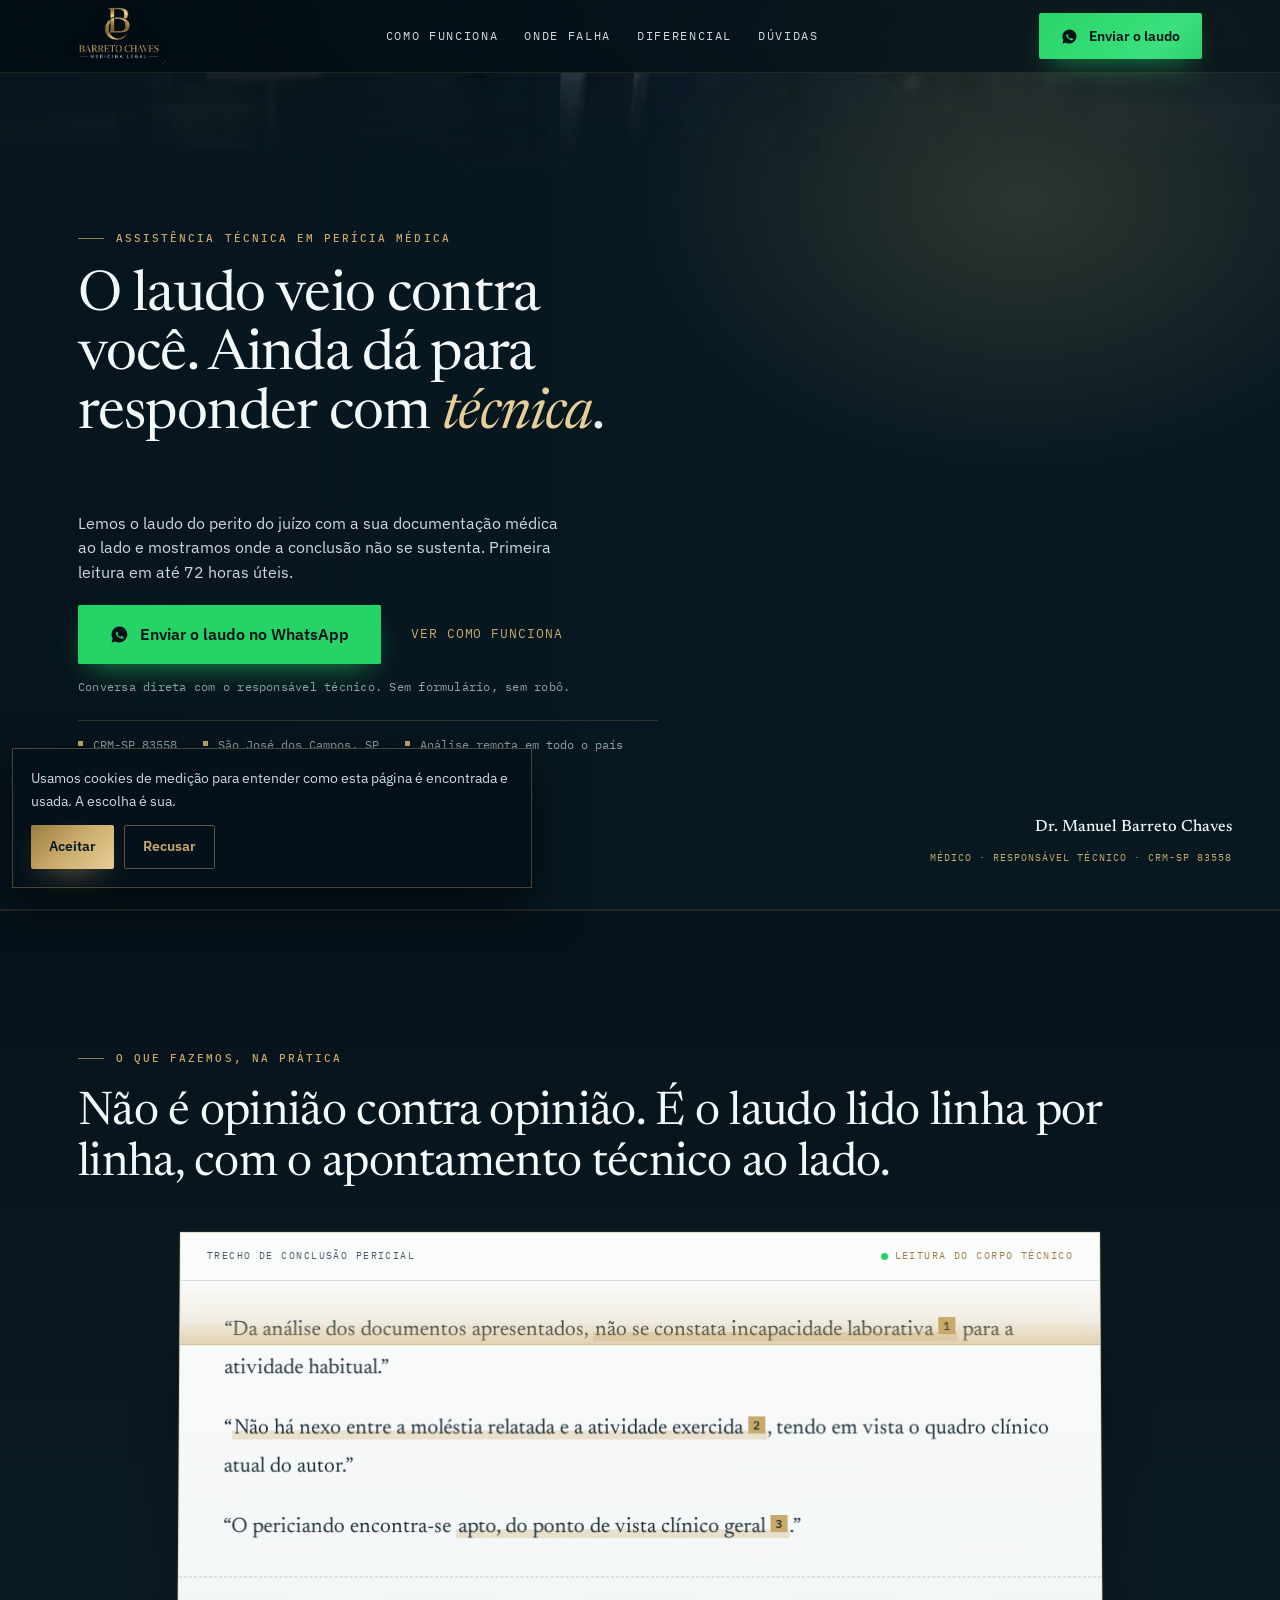
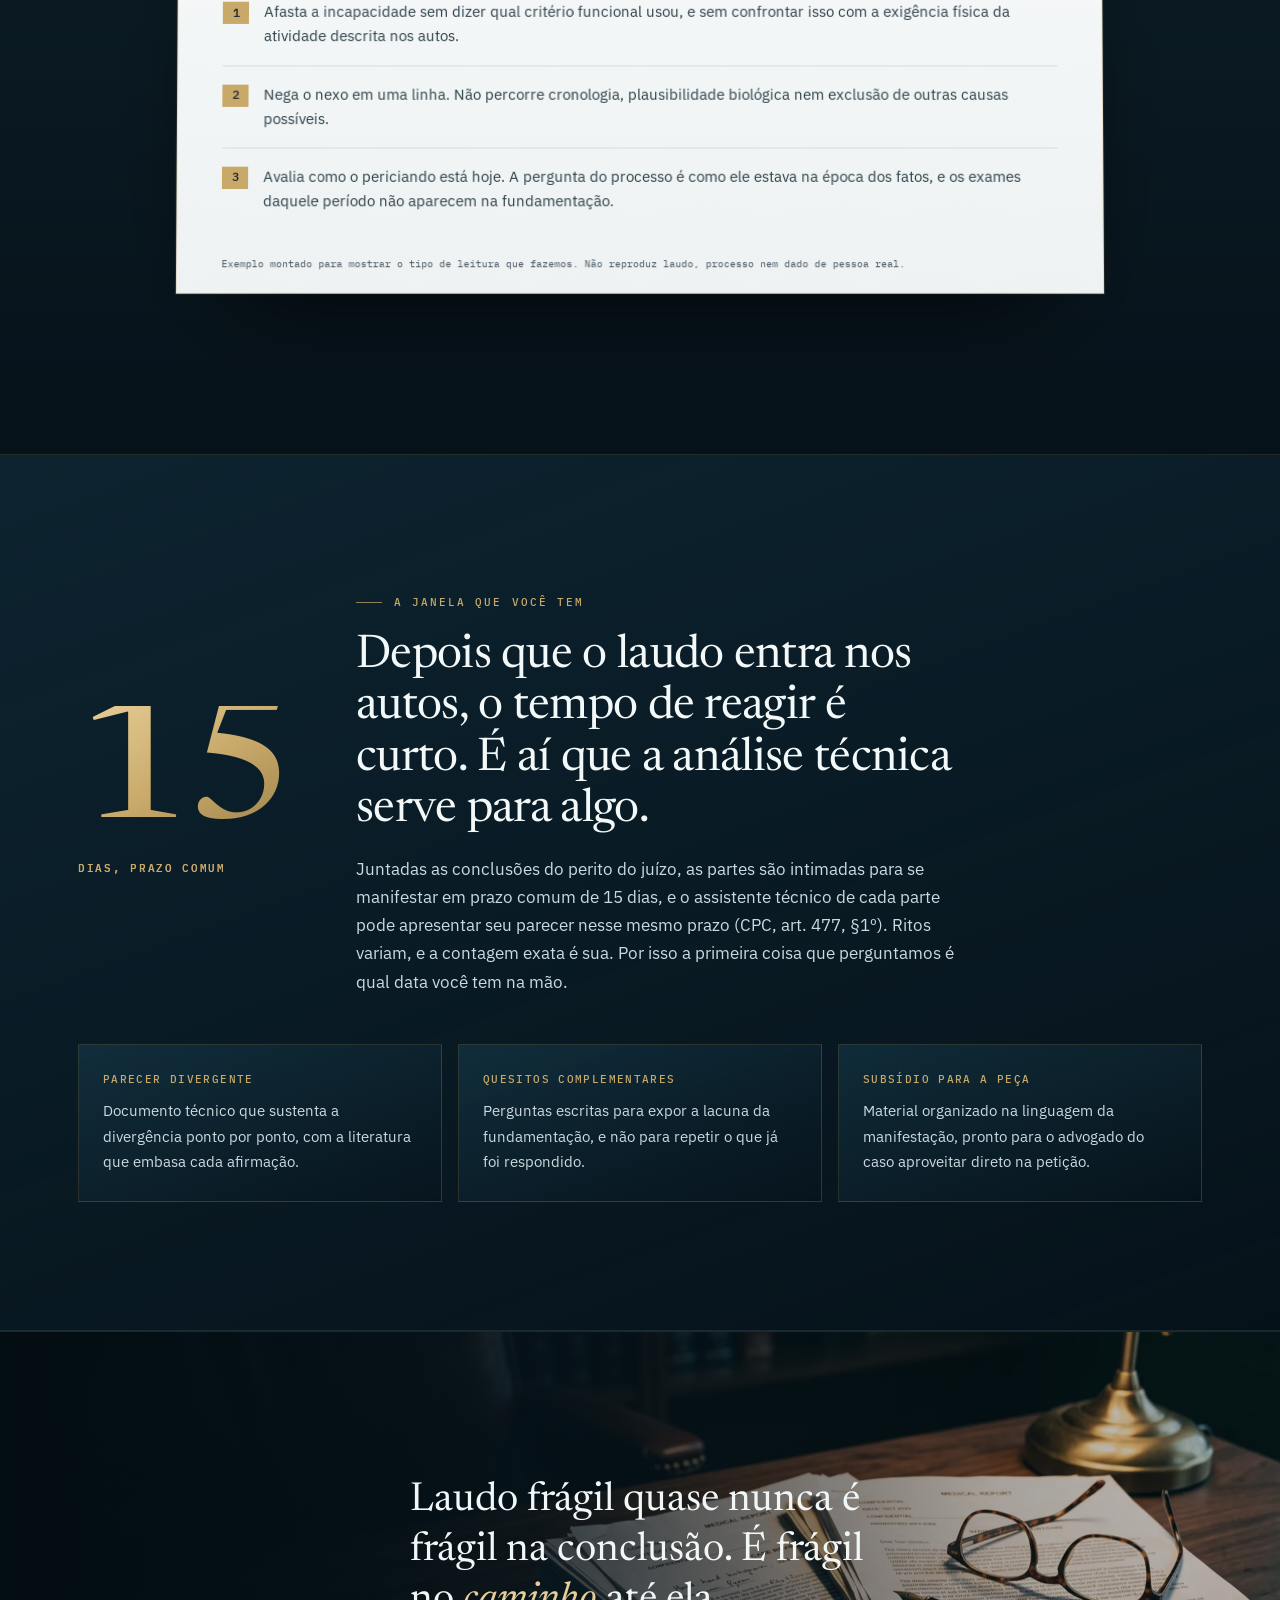
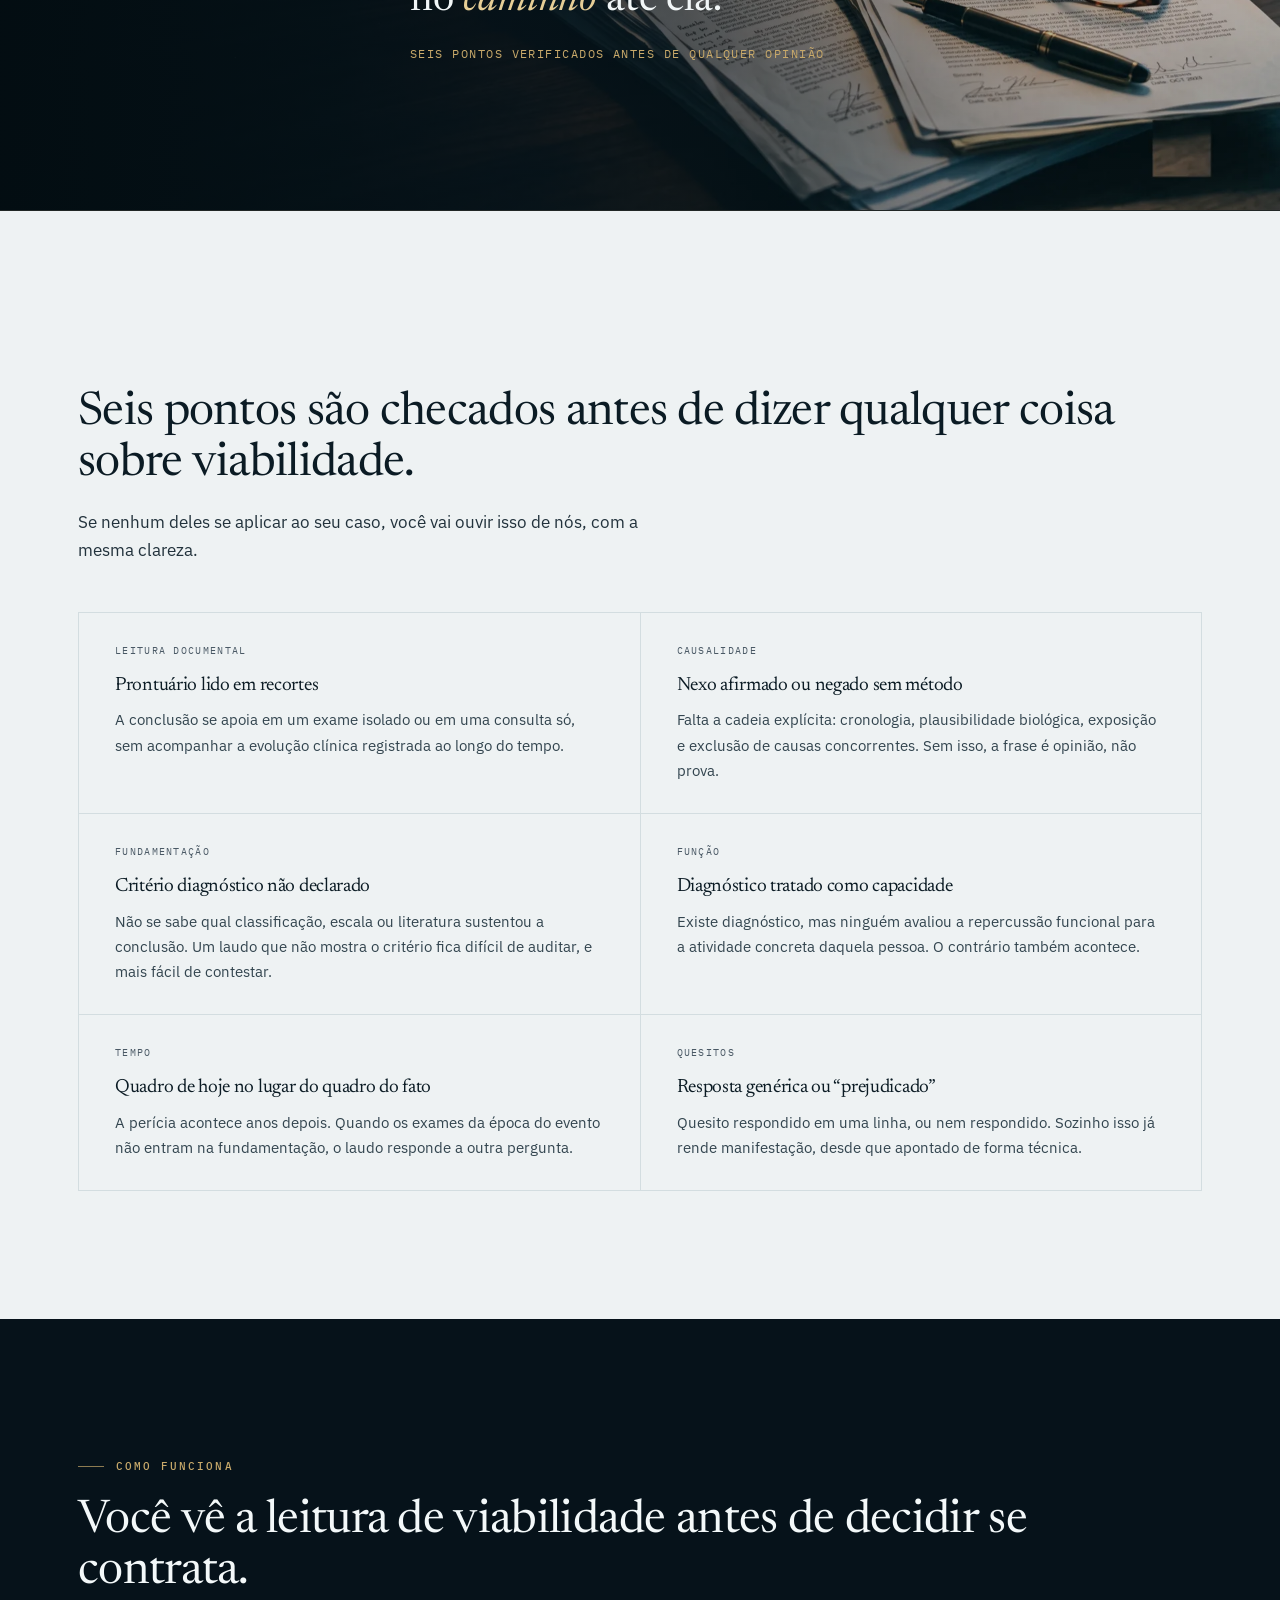
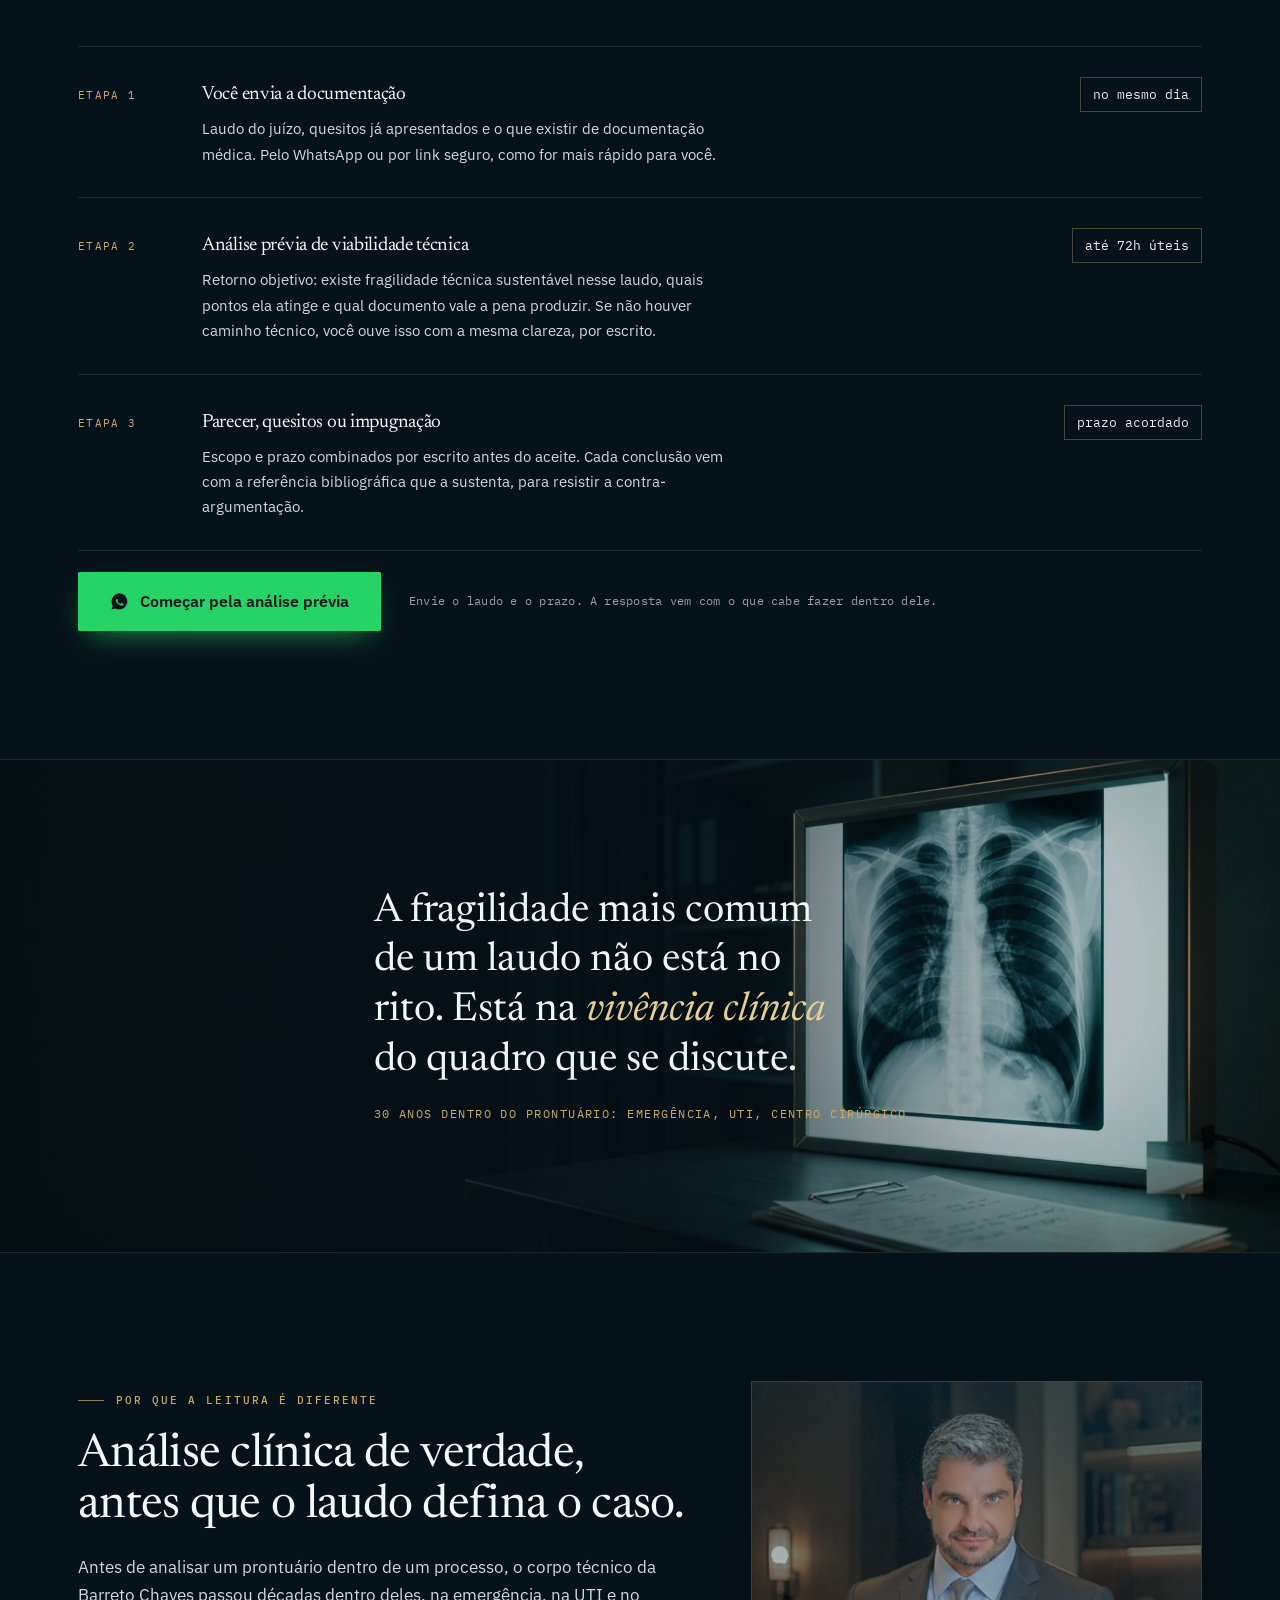
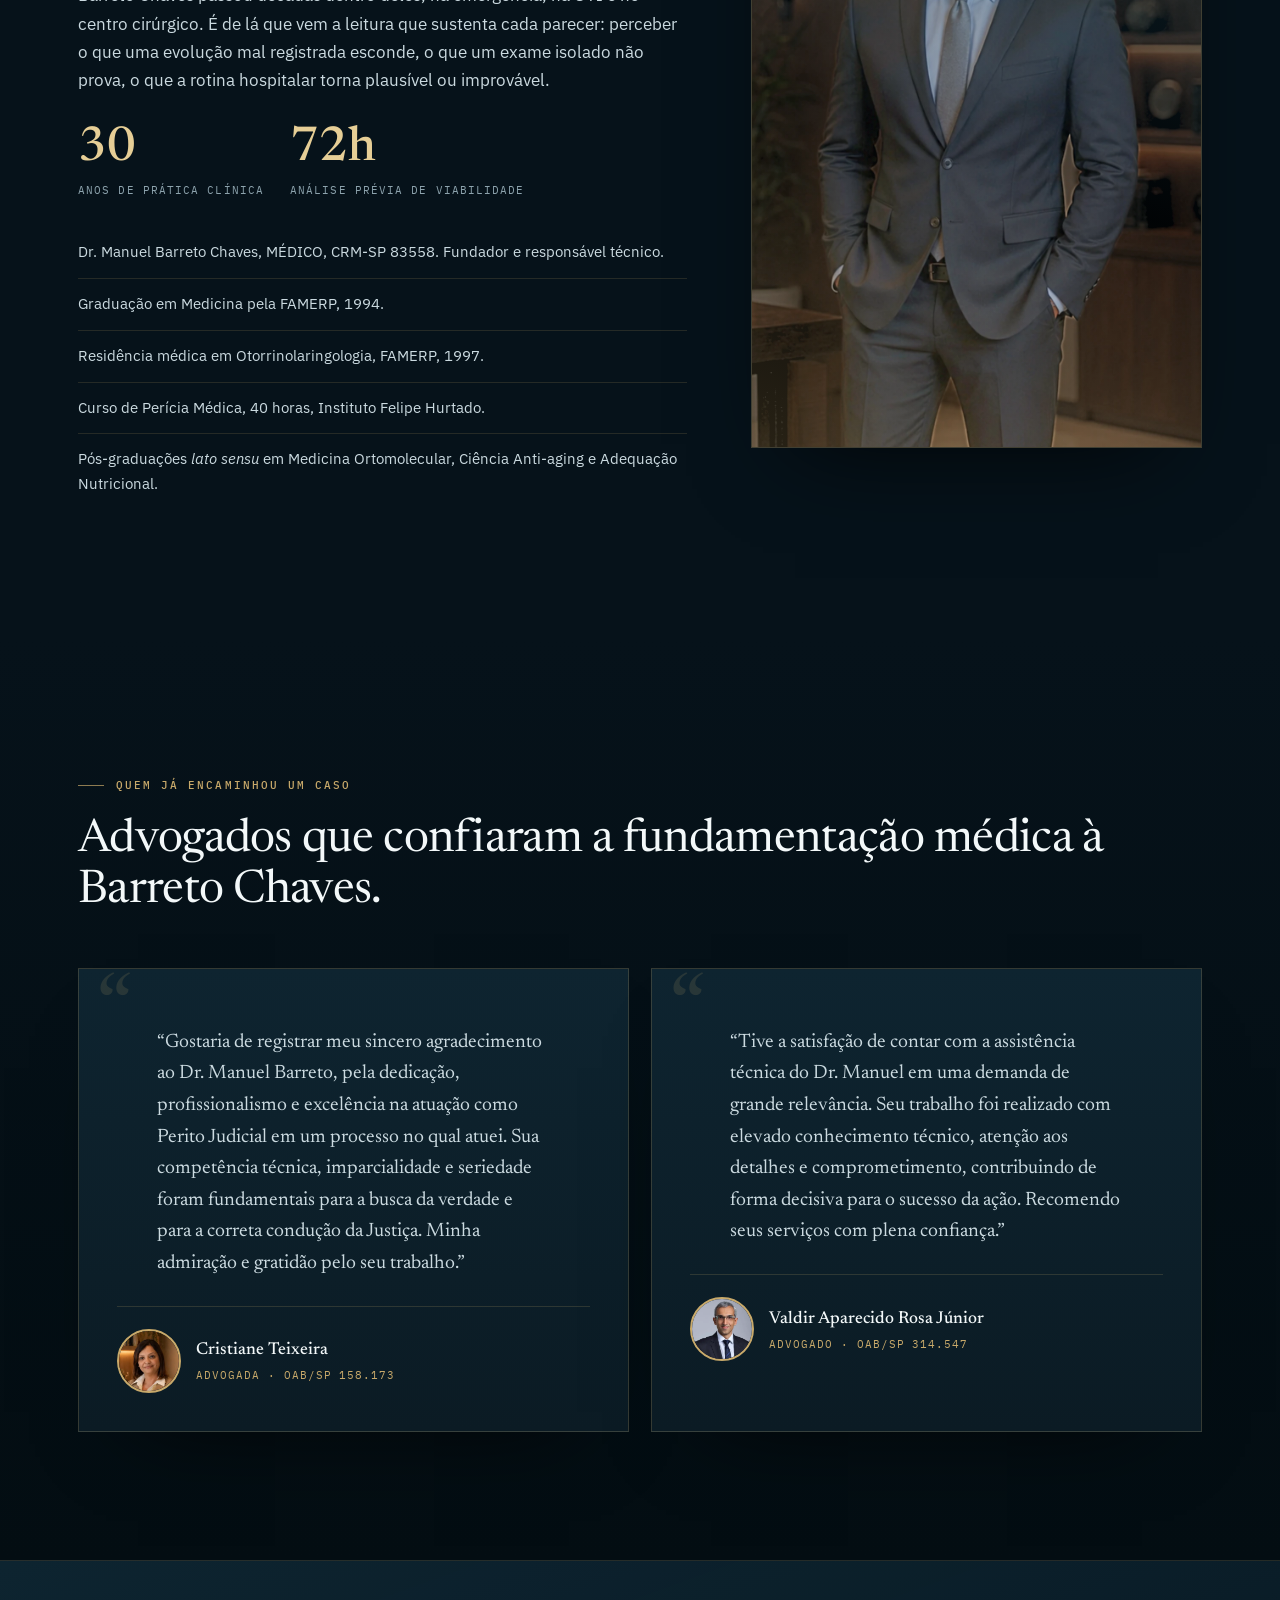
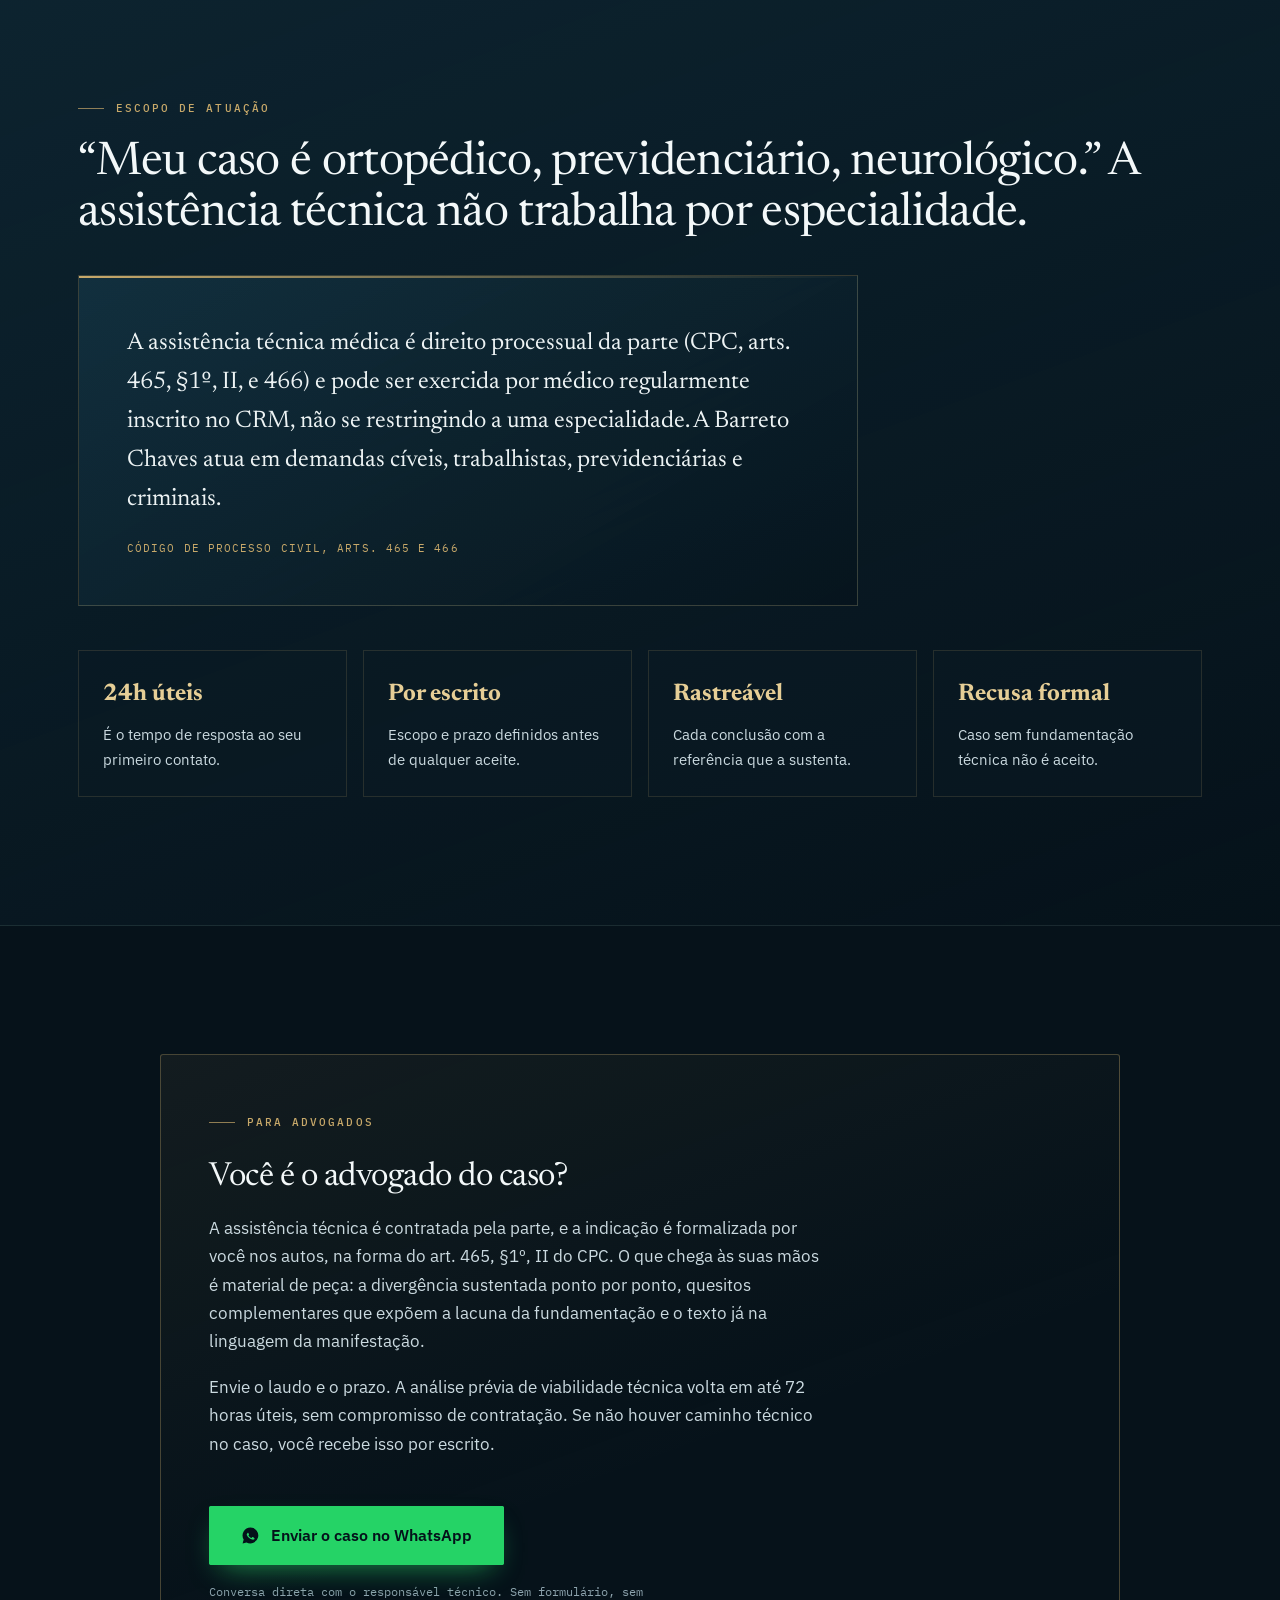
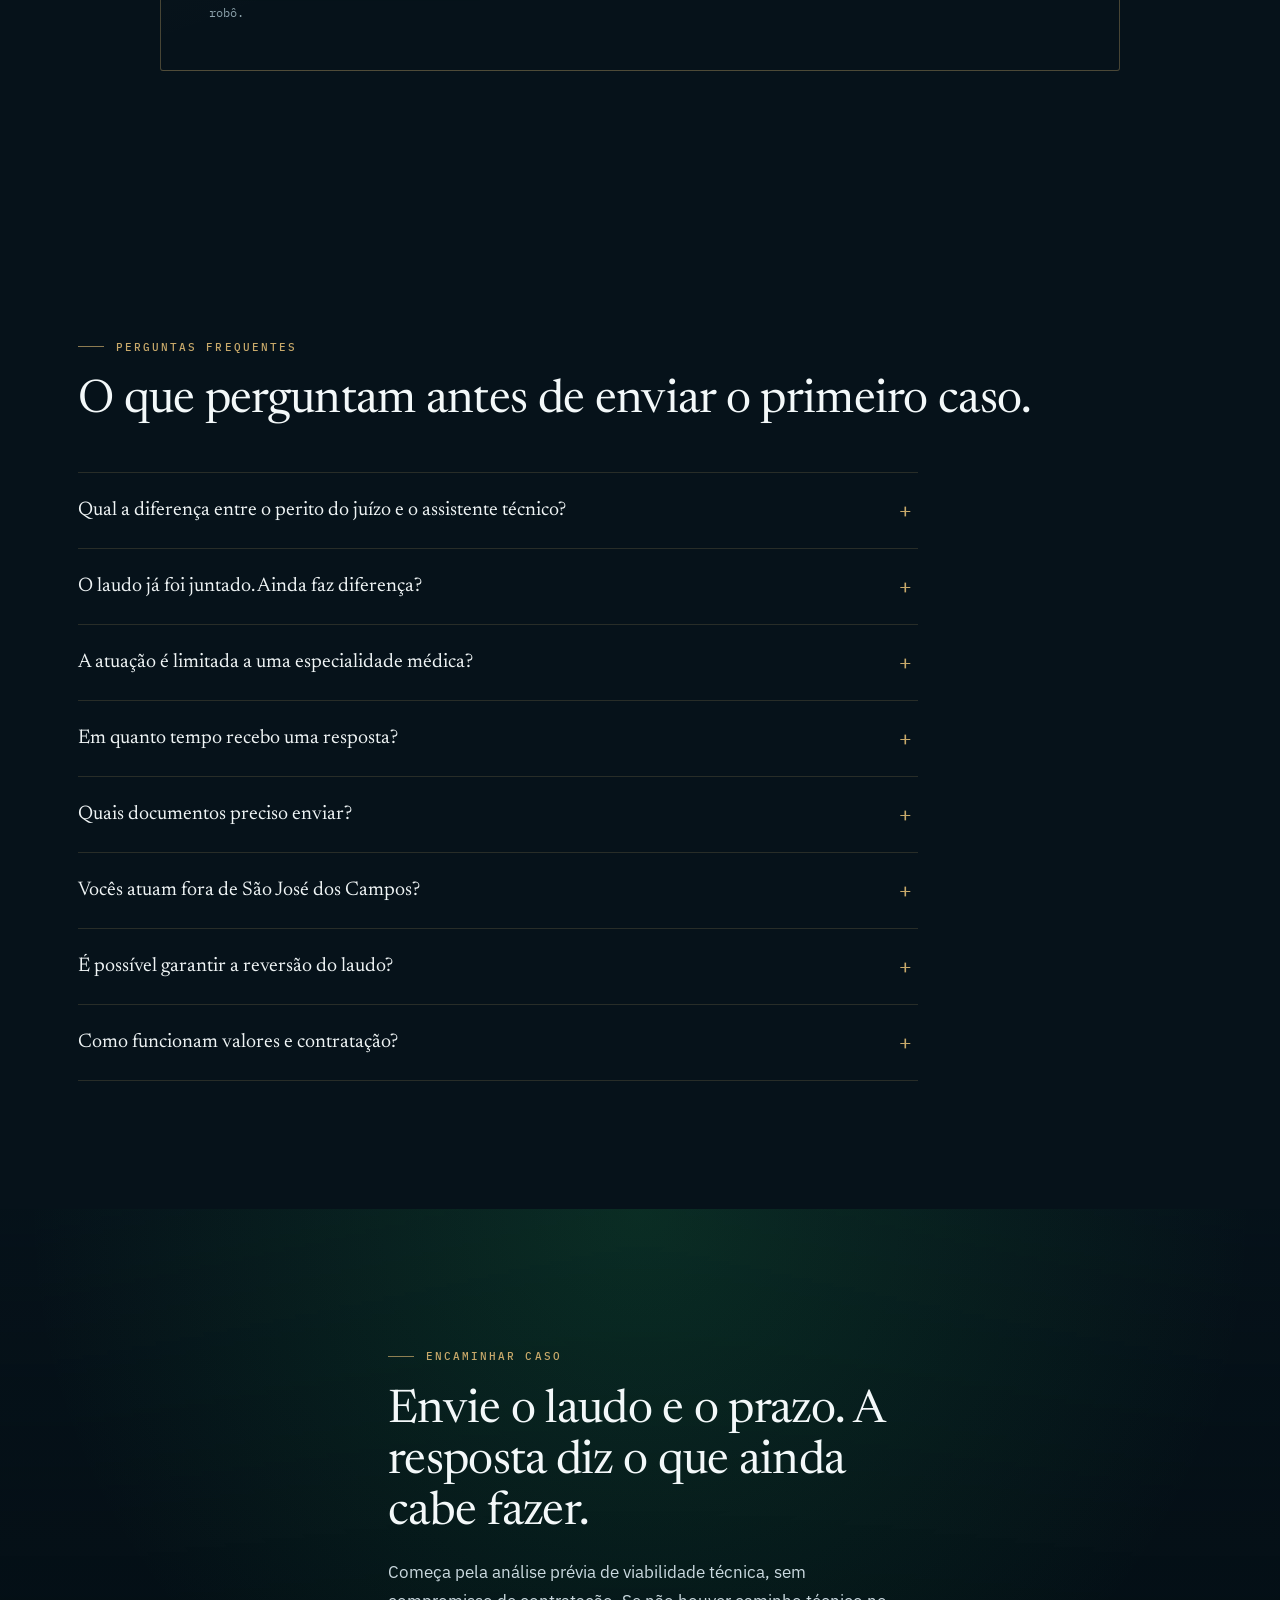
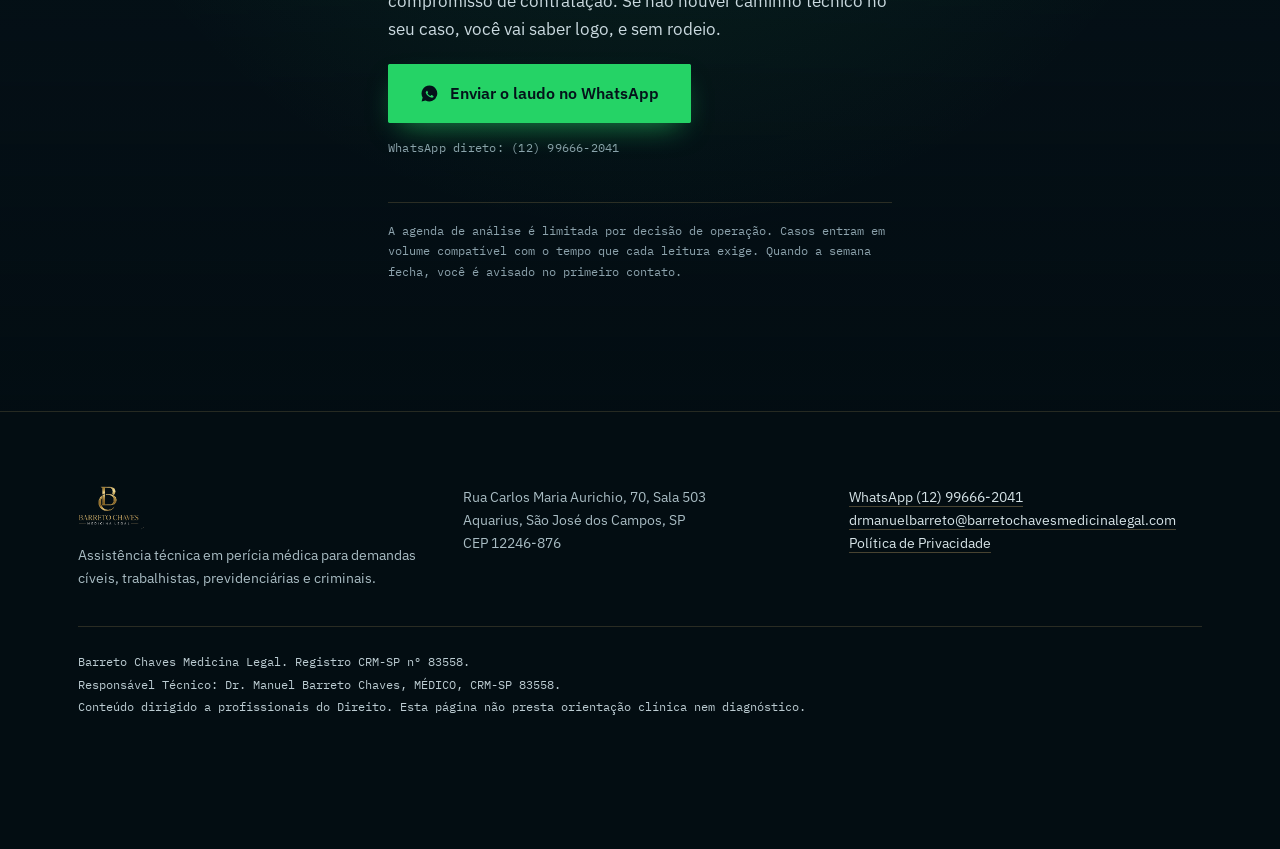
==== commit 9c251d40: "LP: CTA único no mobile e headline para o cliente final Corrige o botão de WhatsApp duplicado no mob" ====
--- a/index.html
+++ b/index.html
@@ -3,8 +3,8 @@
 <head>
 <meta charset="utf-8">
 <meta name="viewport" content="width=device-width, initial-scale=1">
-<title>Impugnação de laudo pericial médico | Assistência técnica para advogados</title>
-<meta name="description" content="Análise crítica do laudo do perito do juízo para advogados. Parecer técnico, quesitos e subsídios para impugnação. Retorno da análise prévia em até 72 horas úteis. CRM-SP 83558.">
+<title>Impugnação de laudo pericial médico | Assistência técnica em perícia médica</title>
+<meta name="description" content="Análise crítica do laudo do perito do juízo, para quem está no processo e para advogados. Parecer técnico, quesitos e subsídios para impugnação. Retorno da análise prévia em até 72 horas úteis. CRM-SP 83558.">
 <link rel="canonical" href="https://barretochavesmedicinalegal.com/impugnacao-de-laudo-pericial">
 <meta name="robots" content="noindex, nofollow">
 <meta property="og:type" content="website">
@@ -462,6 +462,20 @@
   background:linear-gradient(180deg,rgba(3,13,18,.4),rgba(3,13,18,.98));border-top:1px solid rgba(200,169,106,.2)}
 .sticky .btn{width:100%;justify-content:center}
 @media (max-width:900px){.sticky{display:block}body{padding-bottom:84px}}
+/* faixa "voce e o advogado do caso": caminho proprio, sem tirar o foco de quem esta no processo */
+.adv{border:1px solid rgba(200,169,106,.34);border-radius:3px;padding:clamp(28px,4vw,48px);
+  max-width:960px;margin-inline:auto;
+  background:linear-gradient(160deg,rgba(200,169,106,.07),rgba(6,18,26,0) 62%),rgba(6,18,26,.5)}
+.adv h2{margin:.5rem 0 0;font-size:clamp(1.5rem,2.6vw,2.1rem)}
+.adv p{color:var(--text-d);margin-top:1.1rem;max-width:62ch}
+.adv .btn{margin-top:1.9rem}
+.adv .adv-nota{font-family:var(--f-data);font-size:.78rem;color:var(--text-d-soft);margin-top:1rem}
+
+/* o CTA do hero "vira" a barra fixa: com JS, a barra so entra quando o botao do hero sai da tela.
+   Sem JS nada muda (a barra segue como antes), a classe .js-sticky so e' posta pelo script. */
+.js-sticky .sticky{transform:translateY(115%);opacity:0;pointer-events:none;
+  transition:transform .34s var(--ease),opacity .28s var(--ease)}
+.js-sticky .sticky.is-on{transform:none;opacity:1;pointer-events:auto}
 
 .consent{position:fixed;z-index:60;left:12px;right:12px;bottom:12px;max-width:520px;
   background:rgba(6,18,26,.97);border:1px solid rgba(200,169,106,.35);padding:18px;
@@ -471,7 +485,14 @@
 .consent .btn{padding:12px 18px;font-size:.85rem;min-height:44px}
 .consent .btn.sec{background:transparent;color:var(--mark);box-shadow:none;border:1px solid rgba(200,169,106,.45)}
 .consent .btn.sec::before,.consent .btn.sec::after{display:none}
-@media (max-width:900px){.consent{bottom:92px}}
+/* botao Aceitar em dourado da marca: o verde fica reservado ao WhatsApp */
+.consent .btn.acc{background:linear-gradient(135deg,var(--mark-deep) 0%,var(--mark) 45%,var(--mark-2) 100%);
+  color:#0B1B24;box-shadow:0 12px 30px -14px rgba(200,169,106,.75)}
+.consent .btn.acc::before,.consent .btn.acc::after{display:none}
+/* no mobile o aviso encosta no rodape da tela (longe do CTA do hero) e so sobe
+   quando a barra fixa esta no ar, pra nao cobrir uma a outra */
+@media (max-width:900px){.consent{bottom:12px;transition:bottom .34s var(--ease)}
+  body.sticky-on .consent{bottom:92px}}
 
 @media (prefers-reduced-motion:reduce){
   html{scroll-behavior:auto}
@@ -536,12 +557,12 @@
     </div>
     <div class="wrap hero-in">
       <div class="hero-copy">
-      <span class="tag">Assistência técnica em perícia médica, para advogados</span>
-      <h1>O laudo veio contra o seu cliente. Ainda dá para responder com <span class="glow">técnica</span>.</h1>
+      <span class="tag">Assistência técnica em perícia médica</span>
+      <h1>O laudo veio contra você. Ainda dá para responder com <span class="glow">técnica</span>.</h1>
       <svg class="ecg" viewBox="0 0 360 46" preserveAspectRatio="none" aria-hidden="true">
         <path d="M0 23 H96 l7 -4 6 4 H150 l9 -19 11 38 9 -34 7 22 6 -7 H250 l7 -4 6 4 H360"/>
       </svg>
-      <p class="hero-sub">Lemos o laudo do perito do juízo com a documentação médica ao lado e mostramos onde a conclusão não se sustenta. Primeira leitura em até 72 horas úteis.</p>
+      <p class="hero-sub">Lemos o laudo do perito do juízo com a sua documentação médica ao lado e mostramos onde a conclusão não se sustenta. Primeira leitura em até 72 horas úteis.</p>
       <div class="cta-row">
         <a class="btn btn-pulse" href="#" data-cta="hero-primario">
           <svg width="19" height="19" viewBox="0 0 24 24" fill="currentColor" aria-hidden="true"><path d="M12 2a10 10 0 0 0-8.6 15.1L2 22l4.9-1.3A10 10 0 1 0 12 2Zm5.3 14.1c-.2.6-1.2 1.2-1.7 1.2-.5.1-1 .1-1.7-.1a11 11 0 0 1-4.3-2.6 10 10 0 0 1-2.1-3c-.2-.5-.3-1.1-.1-1.6.1-.4.7-1.1 1-1.3.3-.2.7-.1.9.2l.8 1.4c.1.3.1.5-.1.8l-.4.5c-.1.2-.2.4 0 .7a7.4 7.4 0 0 0 3.2 2.7c.3.1.5.1.7-.1l.6-.7c.2-.2.5-.3.8-.2l1.5.7c.3.2.4.5.3.9Z"/></svg>
@@ -608,7 +629,7 @@
       <ul class="inside">
         <li class="rv d1"><b>Parecer divergente</b>Documento técnico que sustenta a divergência ponto por ponto, com a literatura que embasa cada afirmação.</li>
         <li class="rv d2"><b>Quesitos complementares</b>Perguntas escritas para expor a lacuna da fundamentação, e não para repetir o que já foi respondido.</li>
-        <li class="rv d3"><b>Subsídio para a peça</b>Material organizado na linguagem da manifestação, pronto para você aproveitar direto na petição.</li>
+        <li class="rv d3"><b>Subsídio para a peça</b>Material organizado na linguagem da manifestação, pronto para o advogado do caso aproveitar direto na petição.</li>
       </ul>
     </div>
   </section>
@@ -666,7 +687,7 @@
     <div class="veil"></div>
     <div class="wrap">
       <p class="q rv">A fragilidade mais comum de um laudo não está no rito. Está na <em>vivência clínica</em> do quadro que se discute.</p>
-      <p class="qa rv d1">30 anos dentro do prontuário — emergência, UTI, centro cirúrgico</p>
+      <p class="qa rv d1">30 anos dentro do prontuário: emergência, UTI, centro cirúrgico</p>
     </div>
   </section>
 
@@ -753,11 +774,31 @@
     </div>
   </section>
 
+  <!-- ===================== VOCE E ADVOGADO ===================== -->
+  <section id="advogados">
+    <div class="wrap">
+      <div class="adv rv">
+        <span class="tag">Para advogados</span>
+        <h2>Você é o advogado do caso?</h2>
+        <p>A assistência técnica é contratada pela parte, e a indicação é formalizada por você nos autos,
+        na forma do art. 465, §1º, II do CPC. O que chega às suas mãos é material de peça: a divergência
+        sustentada ponto por ponto, quesitos complementares que expõem a lacuna da fundamentação e o texto
+        já na linguagem da manifestação.</p>
+        <p>Envie o laudo e o prazo. A análise prévia de viabilidade técnica volta em até 72 horas úteis,
+        sem compromisso de contratação. Se não houver caminho técnico no caso, você recebe isso por escrito.</p>
+        <a class="btn btn-pulse" href="#" data-cta="advogado"><svg width="19" height="19" viewBox="0 0 24 24" fill="currentColor" aria-hidden="true"><path d="M12 2a10 10 0 0 0-8.6 15.1L2 22l4.9-1.3A10 10 0 1 0 12 2Zm5.3 14.1c-.2.6-1.2 1.2-1.7 1.2-.5.1-1 .1-1.7-.1a11 11 0 0 1-4.3-2.6 10 10 0 0 1-2.1-3c-.2-.5-.3-1.1-.1-1.6.1-.4.7-1.1 1-1.3.3-.2.7-.1.9.2l.8 1.4c.1.3.1.5-.1.8l-.4.5c-.1.2-.2.4 0 .7a7.4 7.4 0 0 0 3.2 2.7c.3.1.5.1.7-.1l.6-.7c.2-.2.5-.3.8-.2l1.5.7c.3.2.4.5.3.9Z"/></svg>
+          Enviar o caso no WhatsApp
+        </a>
+        <p class="adv-nota">Conversa direta com o responsável técnico. Sem formulário, sem robô.</p>
+      </div>
+    </div>
+  </section>
+
   <!-- ===================== 8. FAQ ===================== -->
   <section id="faq">
     <div class="wrap">
       <span class="tag rv">Perguntas frequentes</span>
-      <h2 class="meas rv">O que os advogados perguntam antes de enviar o primeiro caso.</h2>
+      <h2 class="meas rv">O que perguntam antes de enviar o primeiro caso.</h2>
       <div class="faq rv d1">
         <details><summary>Qual a diferença entre o perito do juízo e o assistente técnico?</summary><p>O perito é nomeado pelo juiz e produz a prova técnica do processo. O assistente técnico é indicado e contratado pela parte, trabalha ao lado do advogado e apresenta parecer próprio, inclusive divergente. São funções distintas, previstas no CPC, arts. 465 e 466.</p></details>
         <details><summary>O laudo já foi juntado. Ainda faz diferença?</summary><p>Faz, desde que exista prazo em curso. É exatamente nessa hora que o parecer do assistente técnico existe: mostrar, com fundamento, onde a conclusão não se sustenta na documentação. O que ninguém pode fazer é prometer desfecho, porque a valoração da prova é do juízo.</p></details>
@@ -825,7 +866,7 @@
 <aside class="consent" id="consent" hidden aria-label="Aviso de cookies">
   <p style="margin:0">Usamos cookies de medição para entender como esta página é encontrada e usada. A escolha é sua.</p>
   <div class="row">
-    <button class="btn" type="button" data-consent="granted">Aceitar</button>
+    <button class="btn acc" type="button" data-consent="granted">Aceitar</button>
     <button class="btn sec" type="button" data-consent="denied">Recusar</button>
   </div>
 </aside>
@@ -949,6 +990,20 @@
     });
   });
 
+  /* Barra fixa do mobile: entra quando o CTA do hero sai da tela, sai quando ele volta.
+     So liga se houver IntersectionObserver e se os dois elementos existirem. */
+  (function(){
+    var bar  = document.querySelector(".sticky"),
+        hero = document.querySelector('[data-cta="hero-primario"]');
+    if(!bar || !hero || !("IntersectionObserver" in window)) return;
+    document.documentElement.classList.add("js-sticky");
+    new IntersectionObserver(function(es){
+      var visivel = !es[0].isIntersecting;
+      bar.classList.toggle("is-on", visivel);
+      document.body.classList.toggle("sticky-on", visivel);
+    },{threshold:0}).observe(hero);
+  })();
+
   /* Consent Mode v2 */
   var box = document.getElementById("consent"), KEY = "bc_consent";
   function apply(s){ gtag("consent","update",{ad_storage:s,ad_user_data:s,ad_personalization:s,analytics_storage:s}); }
@@ -968,7 +1023,7 @@
   "@context":"https://schema.org",
   "@graph":[
     {"@type":"ProfessionalService","@id":"https://barretochavesmedicinalegal.com/#organizacao","name":"Barreto Chaves Medicina Legal","description":"Assistência técnica médica em perícia judicial: análise crítica de laudo pericial, parecer técnico, quesitos e subsídios para impugnação em demandas cíveis, trabalhistas, previdenciárias e criminais.","url":"https://barretochavesmedicinalegal.com/","telephone":"+55-12-99666-2041","email":"drmanuelbarreto@barretochavesmedicinalegal.com","address":{"@type":"PostalAddress","streetAddress":"Rua Carlos Maria Aurichio, 70, Sala 503, Aquarius","addressLocality":"São José dos Campos","addressRegion":"SP","postalCode":"12246-876","addressCountry":"BR"},"areaServed":{"@type":"Country","name":"Brasil"},"employee":{"@type":"Person","name":"Manuel Barreto Chaves","jobTitle":"Médico, Responsável Técnico","identifier":"CRM-SP 83558"}},
-    {"@type":"WebPage","@id":"https://barretochavesmedicinalegal.com/impugnacao-de-laudo-pericial#pagina","url":"https://barretochavesmedicinalegal.com/impugnacao-de-laudo-pericial","name":"Impugnação de laudo pericial médico. Assistência técnica para advogados.","inLanguage":"pt-BR","isPartOf":{"@id":"https://barretochavesmedicinalegal.com/#organizacao"},"audience":{"@type":"Audience","audienceType":"Advogados e escritórios de advocacia"}},
+    {"@type":"WebPage","@id":"https://barretochavesmedicinalegal.com/impugnacao-de-laudo-pericial#pagina","url":"https://barretochavesmedicinalegal.com/impugnacao-de-laudo-pericial","name":"Impugnação de laudo pericial médico. Assistência técnica em perícia médica.","inLanguage":"pt-BR","isPartOf":{"@id":"https://barretochavesmedicinalegal.com/#organizacao"},"audience":{"@type":"Audience","audienceType":"Partes em processo judicial com perícia médica, advogados e escritórios de advocacia"}},
     {"@type":"FAQPage","@id":"https://barretochavesmedicinalegal.com/impugnacao-de-laudo-pericial#faq","mainEntity":[
       {"@type":"Question","name":"Qual a diferença entre o perito do juízo e o assistente técnico?","acceptedAnswer":{"@type":"Answer","text":"O perito é nomeado pelo juiz e produz a prova técnica do processo. O assistente técnico é indicado e contratado pela parte, trabalha ao lado do advogado e apresenta parecer próprio, inclusive divergente, conforme o CPC, arts. 465 e 466."}},
       {"@type":"Question","name":"O laudo já foi juntado. Ainda faz diferença?","acceptedAnswer":{"@type":"Answer","text":"Faz, desde que exista prazo em curso. O parecer do assistente técnico mostra com fundamento onde a conclusão do laudo não se sustenta na documentação. Nenhum profissional pode prometer desfecho, porque a valoração da prova é do juízo."}},
